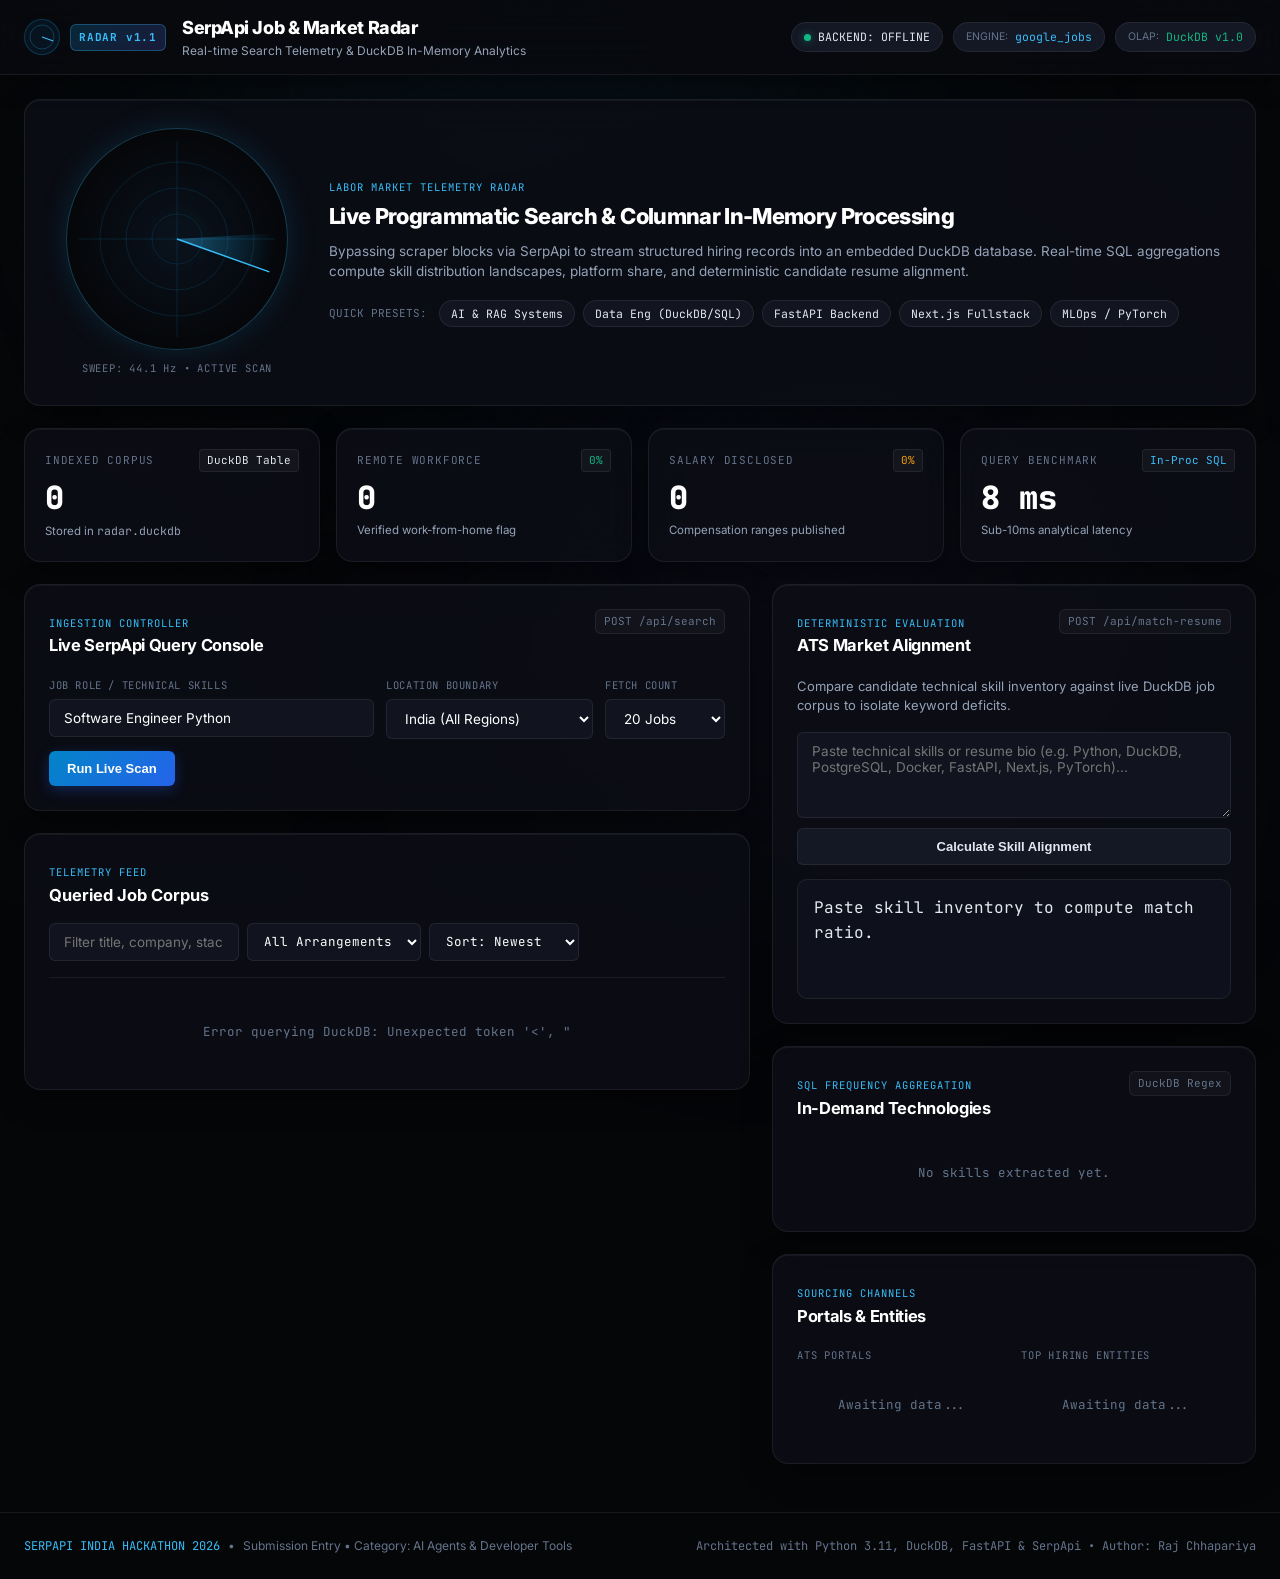
==== static/index.html @ 5a9f79fa "feat(sec-seo): implement security headers, rate limiting, and json-ld schema" ====
<!doctype html>
<html lang="en">
  <head>
    <meta charset="UTF-8" />
    <meta name="viewport" content="width=device-width, initial-scale=1.0" />
    <title>
      SerpApi Job &amp; Market Radar — Real-Time Technical Labor Intelligence
    </title>
    <meta
      name="description"
      content="Live developer job search radar and analytical market intelligence platform. Real-time Google Jobs telemetry via SerpApi and DuckDB in-memory analytical SQL processing."
    />
    <meta
      name="keywords"
      content="SerpApi, Google Jobs API, DuckDB, Python Job Search, Tech Labor Market, ATS Matcher, Real-Time Job Analytics, Software Engineer Jobs India"
    />
    <meta name="author" content="Raj Chhapariya" />
    <meta name="robots" content="index, follow" />
    <link rel="canonical" href="http://127.0.0.1:8000/" />

    <!-- Open Graph Meta Tags -->
    <meta property="og:type" content="website" />
    <meta property="og:url" content="http://127.0.0.1:8000/" />
    <meta
      property="og:title"
      content="SerpApi Job &amp; Market Radar — Real-Time Technical Labor Intelligence"
    />
    <meta
      property="og:description"
      content="Live developer job search radar and market intelligence platform with in-process DuckDB SQL analytics and deterministic ATS keyword gap matching."
    />
    <meta property="og:site_name" content="SerpApi Job &amp; Market Radar" />
    <meta property="og:locale" content="en_US" />

    <!-- Twitter Card Meta Tags -->
    <meta name="twitter:card" content="summary_large_image" />
    <meta name="twitter:title" content="SerpApi Job &amp; Market Radar" />
    <meta
      name="twitter:description"
      content="Stream live Google Jobs data via SerpApi into DuckDB for instant sub-10ms labor market analytics and ATS resume alignment."
    />

    <!-- Structured Data (JSON-LD) -->
    <script type="application/ld+json">
      {
        "@context": "https://schema.org",
        "@type": "WebApplication",
        "name": "SerpApi Job & Market Radar",
        "applicationCategory": "DeveloperApplication",
        "operatingSystem": "All",
        "description": "Real-time technical job search telemetry and in-process DuckDB analytics engine built with Python, FastAPI, and SerpApi.",
        "browserRequirements": "Requires JavaScript. Requires HTML5 Canvas.",
        "author": {
          "@type": "Person",
          "name": "Raj Chhapariya",
          "url": "https://rajchhapariya.space"
        },
        "featureList": [
          "Live Google Jobs extraction via SerpApi",
          "Sub-10ms in-memory analytical SQL via DuckDB",
          "60 FPS Sonar Radar Telemetry Canvas",
          "Deterministic ATS resume keyword gap matching",
          "Multi-channel sourcing telemetry across LinkedIn, Greenhouse, and Lever"
        ],
        "offers": {
          "@type": "Offer",
          "price": "0",
          "priceCurrency": "USD"
        }
      }
    </script>

    <link rel="stylesheet" href="/static/style.css" />
    <link rel="preconnect" href="https://fonts.googleapis.com" />
    <link rel="preconnect" href="https://fonts.gstatic.com" crossorigin />
    <link
      href="https://fonts.googleapis.com/css2?family=Inter:wght@400;500;600;700;800&family=JetBrains+Mono:wght@400;500;600&display=swap"
      rel="stylesheet"
    />
  </head>
  <body class="obsidian-theme">
    <!-- Zero-Byte Procedural SVG Film Grain Overlay -->
    <div class="film-grain-overlay" aria-hidden="true"></div>

    <!-- Volumetric Respiratory Bloom Lighting Pools -->
    <div class="bloom-pool bloom-cyan" aria-hidden="true"></div>
    <div class="bloom-pool bloom-indigo" aria-hidden="true"></div>

    <!-- Glassmorphic Header with Living Telemetry -->
    <header class="app-header">
      <div class="header-container">
        <div class="brand-group">
          <div class="brand-logo-frame">
            <canvas
              id="headerRadarCanvas"
              width="34"
              height="34"
              class="radar-mini-canvas"
            ></canvas>
            <div class="brand-badge">RADAR v1.1</div>
          </div>
          <div class="brand-titles">
            <h1>SerpApi Job &amp; Market Radar</h1>
            <p class="brand-subtitle">
              Real-time Search Telemetry &amp; DuckDB In-Memory Analytics
            </p>
          </div>
        </div>

        <div class="header-telemetry">
          <div class="telemetry-pill" id="apiStatusPill">
            <span class="status-indicator"></span>
            <span id="apiStatusText" class="font-mono">INITIALIZING...</span>
          </div>
          <div class="telemetry-pill">
            <span class="pill-label">ENGINE:</span>
            <span class="font-mono text-cyan">google_jobs</span>
          </div>
          <div class="telemetry-pill">
            <span class="pill-label">OLAP:</span>
            <span class="font-mono text-emerald">DuckDB v1.0</span>
          </div>
        </div>
      </div>
    </header>

    <!-- Main Viewport Shell -->
    <main class="main-shell">
      <!-- Top Hero Telemetry Radar Banner -->
      <section class="hero-radar-banner spotlight-card">
        <div class="radar-banner-grid">
          <div class="radar-visual-col">
            <canvas
              id="mainRadarCanvas"
              width="220"
              height="220"
              class="radar-main-canvas"
            ></canvas>
            <div class="radar-frequency-tag">
              SWEEP: 44.1 Hz &bull; ACTIVE SCAN
            </div>
          </div>
          <div class="radar-info-col">
            <div class="section-eyebrow">LABOR MARKET TELEMETRY RADAR</div>
            <h2>
              Live Programmatic Search &amp; Columnar In-Memory Processing
            </h2>
            <p class="hero-description">
              Bypassing scraper blocks via SerpApi to stream structured hiring
              records into an embedded DuckDB database. Real-time SQL
              aggregations compute skill distribution landscapes, platform
              share, and deterministic candidate resume alignment.
            </p>

            <!-- Quick Query Preset Chips -->
            <div class="preset-chips-container">
              <span class="preset-label font-mono">QUICK PRESETS:</span>
              <button
                type="button"
                class="preset-chip"
                data-query="Applied AI Engineer RAG"
                data-location="India"
              >
                AI &amp; RAG Systems
              </button>
              <button
                type="button"
                class="preset-chip"
                data-query="Data Engineer DuckDB SQL"
                data-location="Remote"
              >
                Data Eng (DuckDB/SQL)
              </button>
              <button
                type="button"
                class="preset-chip"
                data-query="Python FastAPI Backend"
                data-location="Bengaluru, Karnataka, India"
              >
                FastAPI Backend
              </button>
              <button
                type="button"
                class="preset-chip"
                data-query="Full Stack Next.js TypeScript"
                data-location="Remote"
              >
                Next.js Fullstack
              </button>
              <button
                type="button"
                class="preset-chip"
                data-query="MLOps PyTorch Docker"
                data-location="India"
              >
                MLOps / PyTorch
              </button>
            </div>
          </div>
        </div>
      </section>

      <!-- Key Metrics Bento Row -->
      <section class="metrics-bento-grid">
        <div class="metric-card spotlight-card">
          <div class="metric-top">
            <span class="metric-label font-mono">INDEXED CORPUS</span>
            <span class="metric-tag font-mono">DuckDB Table</span>
          </div>
          <div class="metric-value font-mono" id="statTotalJobs">0</div>
          <div class="metric-footer">
            <span class="metric-sub"
              >Stored in <code class="font-mono">radar.duckdb</code></span
            >
          </div>
        </div>

        <div class="metric-card spotlight-card">
          <div class="metric-top">
            <span class="metric-label font-mono">REMOTE WORKFORCE</span>
            <span
              class="metric-tag font-mono text-emerald"
              id="statRemotePercent"
              >0%</span
            >
          </div>
          <div class="metric-value font-mono text-emerald" id="statRemoteJobs">
            0
          </div>
          <div class="metric-footer">
            <span class="metric-sub">Verified work-from-home flag</span>
          </div>
        </div>

        <div class="metric-card spotlight-card">
          <div class="metric-top">
            <span class="metric-label font-mono">SALARY DISCLOSED</span>
            <span class="metric-tag font-mono text-amber" id="statSalaryPercent"
              >0%</span
            >
          </div>
          <div class="metric-value font-mono text-amber" id="statSalaryJobs">
            0
          </div>
          <div class="metric-footer">
            <span class="metric-sub">Compensation ranges published</span>
          </div>
        </div>

        <div class="metric-card spotlight-card">
          <div class="metric-top">
            <span class="metric-label font-mono">QUERY BENCHMARK</span>
            <span class="metric-tag font-mono text-cyan">In-Proc SQL</span>
          </div>
          <div class="metric-value font-mono text-cyan" id="statLatency">
            8 ms
          </div>
          <div class="metric-footer">
            <span class="metric-sub">Sub-10ms analytical latency</span>
          </div>
        </div>
      </section>

      <!-- Asymmetric 8 / 4 Bento Grid -->
      <div class="asymmetric-bento-layout">
        <!-- Left Column (8 Columns): Search Control & Job Feed -->
        <div class="main-column-8">
          <!-- Search Console -->
          <section class="console-card spotlight-card">
            <div class="card-header">
              <div>
                <span class="section-eyebrow">INGESTION CONTROLLER</span>
                <h3>Live SerpApi Query Console</h3>
              </div>
              <span class="card-tag font-mono">POST /api/search</span>
            </div>

            <form id="searchForm" class="search-form">
              <div class="form-grid">
                <div class="form-field flex-grow-2">
                  <label for="queryInput" class="font-mono"
                    >JOB ROLE / TECHNICAL SKILLS</label
                  >
                  <input
                    type="text"
                    id="queryInput"
                    value="Software Engineer Python"
                    placeholder="e.g. Data Engineer DuckDB, AI Engineer, Next.js"
                    required
                  />
                </div>

                <div class="form-field flex-grow-1">
                  <label for="locationInput" class="font-mono"
                    >LOCATION BOUNDARY</label
                  >
                  <select id="locationInput">
                    <option value="India" selected>India (All Regions)</option>
                    <option value="Remote">100% Remote Global</option>
                    <option value="Bengaluru, Karnataka, India">
                      Bengaluru, India
                    </option>
                    <option value="Gurgaon, Haryana, India">
                      Gurgaon / NCR, India
                    </option>
                    <option value="Hyderabad, Telangana, India">
                      Hyderabad, India
                    </option>
                    <option value="United States">
                      United States (Remote)
                    </option>
                  </select>
                </div>

                <div class="form-field flex-fixed-120">
                  <label for="resultsLimit" class="font-mono"
                    >FETCH COUNT</label
                  >
                  <select id="resultsLimit">
                    <option value="10">10 Jobs</option>
                    <option value="20" selected>20 Jobs</option>
                    <option value="50">50 Jobs</option>
                  </select>
                </div>

                <div class="form-field flex-btn">
                  <button type="submit" id="searchBtn" class="btn btn-primary">
                    <span id="searchBtnText">Run Live Scan</span>
                  </button>
                </div>
              </div>
            </form>

            <div
              id="searchNotification"
              class="telemetry-notification font-mono"
              style="display: none"
            ></div>
          </section>

          <!-- Active Jobs Feed Section -->
          <section class="jobs-section spotlight-card">
            <div class="jobs-section-toolbar">
              <div>
                <span class="section-eyebrow">TELEMETRY FEED</span>
                <h3>Queried Job Corpus</h3>
              </div>

              <div class="jobs-filter-group">
                <input
                  type="text"
                  id="filterKeyword"
                  placeholder="Filter title, company, stack..."
                  class="filter-search-input"
                />
                <select id="filterWorkType" class="filter-select">
                  <option value="">All Arrangements</option>
                  <option value="Remote">Remote Only</option>
                  <option value="On-site">On-site Only</option>
                  <option value="Hybrid">Hybrid Only</option>
                </select>
                <select id="filterSort" class="filter-select">
                  <option value="newest" selected>Sort: Newest</option>
                  <option value="company">Sort: Company</option>
                  <option value="title">Sort: Role</option>
                </select>
              </div>
            </div>

            <div id="jobsContainer" class="jobs-stream-container">
              <p class="empty-state font-mono">Awaiting telemetry stream...</p>
            </div>
          </section>
        </div>

        <!-- Right Column (4 Columns): Telemetry Analytics & ATS Matcher -->
        <aside class="sidebar-column-4">
          <!-- ATS Candidate Resume Matcher -->
          <section class="ats-matcher-card spotlight-card">
            <div class="card-header">
              <div>
                <span class="section-eyebrow">DETERMINISTIC EVALUATION</span>
                <h3>ATS Market Alignment</h3>
              </div>
              <span class="card-tag font-mono">POST /api/match-resume</span>
            </div>

            <p class="card-subtext">
              Compare candidate technical skill inventory against live DuckDB
              job corpus to isolate keyword deficits.
            </p>

            <div class="ats-input-wrap">
              <textarea
                id="resumeInput"
                rows="4"
                placeholder="Paste technical skills or resume bio (e.g. Python, DuckDB, PostgreSQL, Docker, FastAPI, Next.js, PyTorch)..."
              ></textarea>
              <button
                type="button"
                id="matchBtn"
                class="btn btn-secondary w-full"
              >
                Calculate Skill Alignment
              </button>
            </div>

            <div id="matcherResults" class="ats-results-panel">
              <div class="ats-empty-state font-mono">
                Paste skill inventory to compute match ratio.
              </div>
            </div>
          </section>

          <!-- Top Demanded Skills Frequency -->
          <section class="skills-card spotlight-card">
            <div class="card-header">
              <div>
                <span class="section-eyebrow">SQL FREQUENCY AGGREGATION</span>
                <h3>In-Demand Technologies</h3>
              </div>
              <span class="card-tag font-mono">DuckDB Regex</span>
            </div>
            <div id="skillsChart" class="skills-bars-container">
              <p class="empty-state font-mono">No skills extracted yet.</p>
            </div>
          </section>

          <!-- Application Portals & Hiring Entities -->
          <section class="distribution-card spotlight-card">
            <div class="card-header">
              <div>
                <span class="section-eyebrow">SOURCING CHANNELS</span>
                <h3>Portals &amp; Entities</h3>
              </div>
            </div>

            <div class="channels-split-grid">
              <div class="channel-col">
                <span class="channel-heading font-mono">ATS PORTALS</span>
                <div id="platformsList" class="channel-badges-list">
                  <p class="empty-state font-mono">Awaiting data...</p>
                </div>
              </div>

              <div class="channel-col">
                <span class="channel-heading font-mono"
                  >TOP HIRING ENTITIES</span
                >
                <div id="companiesList" class="channel-badges-list">
                  <p class="empty-state font-mono">Awaiting data...</p>
                </div>
              </div>
            </div>
          </section>
        </aside>
      </div>
    </main>

    <!-- Interactive Slide-Over Job Inspection Drawer -->
    <aside id="jobDetailDrawer" class="job-drawer" aria-hidden="true">
      <div class="drawer-backdrop" id="drawerBackdrop"></div>
      <div class="drawer-panel">
        <div class="drawer-header">
          <div>
            <span class="section-eyebrow">RECORD INSPECTION</span>
            <h3 id="drawerJobTitle" class="drawer-title">Job Title</h3>
            <p id="drawerJobCompany" class="drawer-company font-mono">
              Company Name
            </p>
          </div>
          <button
            type="button"
            id="closeDrawerBtn"
            class="drawer-close-btn"
            aria-label="Close Drawer"
          >
            &times;
          </button>
        </div>

        <div class="drawer-body">
          <div class="drawer-badges-row" id="drawerBadges"></div>

          <div class="drawer-section">
            <span class="drawer-label font-mono">LOCATION &amp; SCHEDULE</span>
            <p id="drawerLocation" class="drawer-data-text font-mono"></p>
          </div>

          <div class="drawer-section" id="drawerSalaryWrap">
            <span class="drawer-label font-mono">COMPENSATION PACKAGE</span>
            <p
              id="drawerSalary"
              class="drawer-data-text text-amber font-mono"
            ></p>
          </div>

          <div class="drawer-section">
            <span class="drawer-label font-mono"
              >JOB DESCRIPTION &amp; REQUIREMENTS</span
            >
            <div id="drawerDescription" class="drawer-description-text"></div>
          </div>
        </div>

        <div class="drawer-footer">
          <a
            id="drawerApplyBtn"
            href="#"
            target="_blank"
            rel="noopener noreferrer"
            class="btn btn-primary drawer-apply-btn"
          >
            Proceed to Official Portal Application
          </a>
        </div>
      </div>
    </aside>

    <!-- Sleek Obsidian Footer -->
    <footer class="app-footer">
      <div class="footer-inner">
        <div class="footer-brand">
          <span class="font-mono text-cyan">SERPAPI INDIA HACKATHON 2026</span>
          <span class="footer-divider">&bull;</span>
          <span
            >Submission Entry &bull; Category: AI Agents &amp; Developer
            Tools</span
          >
        </div>
        <div class="footer-meta font-mono">
          Architected with Python 3.11, DuckDB, FastAPI &amp; SerpApi &bull;
          Author: Raj Chhapariya
        </div>
      </div>
    </footer>

    <script src="/static/app.js"></script>
  </body>
</html>
---- static/style.css ----
:root {
  --bg-space: #050608;
  --bg-canvas: #090a0f;
  --bg-surface: rgba(12, 14, 22, 0.85);
  --bg-surface-raised: #141724;
  --bg-input: rgba(20, 23, 36, 0.75);

  --border-hairline: rgba(255, 255, 255, 0.07);
  --border-hairline-hover: rgba(255, 255, 255, 0.18);
  --border-active: #0ea5e9;

  --text-white: #ffffff;
  --text-lead: #e2e8f0;
  --text-muted: #94a3b8;
  --text-sub: #64748b;

  --cyan: #38bdf8;
  --cyan-deep: #0ea5e9;
  --indigo: #6366f1;
  --emerald: #10b981;
  --amber: #f59e0b;
  --rose: #f43f5e;

  --font-sans:
    "Inter", -apple-system, BlinkMacSystemFont, "Segoe UI", Roboto, sans-serif;
  --font-mono: "JetBrains Mono", monospace;

  --radius-sm: 6px;
  --radius-md: 10px;
  --radius-lg: 16px;
  --radius-xl: 22px;
}

* {
  box-sizing: border-box;
  margin: 0;
  padding: 0;
}

body.obsidian-theme {
  font-family: var(--font-sans);
  background-color: var(--bg-space);
  color: var(--text-lead);
  line-height: 1.55;
  -webkit-font-smoothing: antialiased;
  min-height: 100vh;
  position: relative;
  overflow-x: hidden;
}

/* Zero-Byte Procedural SVG Film Grain */
.film-grain-overlay {
  position: fixed;
  inset: 0;
  width: 100%;
  height: 100%;
  opacity: 0.035;
  mix-blend-mode: overlay;
  pointer-events: none;
  z-index: 1;
  background-image: url("data:image/svg+xml,%3Csvg viewBox='0 0 200 200' xmlns='http://www.w3.org/2000/svg'%3E%3Cfilter id='noiseFilter'%3E%3CfeTurbulence type='fractalNoise' baseFrequency='0.85' numOctaves='3' stitchTiles='stitch'/%3E%3C/filter%3E%3Crect width='100%25' height='100%25' filter='url(%23noiseFilter)'/%3E%3C/svg%3E");
}

/* Volumetric Respiratory Bloom Lighting Pools */
.bloom-pool {
  position: fixed;
  border-radius: 50%;
  filter: blur(140px);
  pointer-events: none;
  z-index: 0;
  animation: respiratoryPulse 8s cubic-bezier(0.4, 0, 0.6, 1) infinite alternate;
}

.bloom-cyan {
  top: -120px;
  left: 15%;
  width: 700px;
  height: 420px;
  background: rgba(14, 165, 233, 0.07);
}

.bloom-indigo {
  top: 380px;
  right: 10%;
  width: 650px;
  height: 480px;
  background: rgba(99, 102, 241, 0.06);
  animation-delay: -4s;
}

@keyframes respiratoryPulse {
  0% {
    transform: scale(0.92) translate3d(0, 0, 0);
    opacity: 0.7;
  }
  100% {
    transform: scale(1.08) translate3d(24px, 18px, 0);
    opacity: 1;
  }
}

/* Utility Font & Color Classes */
.font-mono {
  font-family: var(--font-mono);
}
.text-cyan {
  color: var(--cyan);
}
.text-emerald {
  color: var(--emerald);
}
.text-amber {
  color: var(--amber);
}
.text-rose {
  color: var(--rose);
}

/* Header */
.app-header {
  position: sticky;
  top: 0;
  z-index: 40;
  background: rgba(9, 10, 15, 0.85);
  backdrop-filter: blur(20px);
  -webkit-backdrop-filter: blur(20px);
  border-bottom: 1px solid var(--border-hairline);
  box-shadow: 0 4px 20px rgba(0, 0, 0, 0.5);
  padding: 14px 0;
}

.header-container {
  max-width: 1340px;
  margin: 0 auto;
  padding: 0 24px;
  display: flex;
  justify-content: space-between;
  align-items: center;
  position: relative;
  z-index: 2;
}

.brand-group {
  display: flex;
  align-items: center;
  gap: 16px;
}

.brand-logo-frame {
  display: flex;
  align-items: center;
  gap: 10px;
}

.radar-mini-canvas {
  border-radius: 50%;
  background: rgba(14, 165, 233, 0.08);
  border: 1px solid rgba(14, 165, 233, 0.25);
  display: block;
}

.brand-badge {
  background: linear-gradient(
    135deg,
    rgba(14, 165, 233, 0.2),
    rgba(99, 102, 241, 0.2)
  );
  border: 1px solid rgba(56, 189, 248, 0.3);
  color: var(--cyan);
  font-family: var(--font-mono);
  font-size: 11px;
  font-weight: 700;
  padding: 4px 8px;
  border-radius: var(--radius-sm);
  letter-spacing: 0.8px;
}

.brand-titles h1 {
  font-size: 18px;
  font-weight: 800;
  letter-spacing: -0.025em;
  color: var(--text-white);
}

.brand-subtitle {
  font-size: 12px;
  color: var(--text-muted);
}

.header-telemetry {
  display: flex;
  align-items: center;
  gap: 10px;
}

.telemetry-pill {
  background: var(--bg-surface-raised);
  border: 1px solid var(--border-hairline);
  border-radius: 999px;
  padding: 5px 12px;
  font-size: 11.5px;
  display: flex;
  align-items: center;
  gap: 7px;
}

.pill-label {
  color: var(--text-sub);
  font-size: 10.5px;
}

.status-indicator {
  width: 7px;
  height: 7px;
  border-radius: 50%;
  background: var(--emerald);
  box-shadow: 0 0 8px rgba(16, 185, 129, 0.6);
  display: inline-block;
}

.status-indicator.warning {
  background: var(--amber);
  box-shadow: 0 0 8px rgba(245, 158, 11, 0.6);
}

/* Main Shell */
.main-shell {
  max-width: 1340px;
  margin: 24px auto 48px auto;
  padding: 0 24px;
  display: flex;
  flex-direction: column;
  gap: 22px;
  position: relative;
  z-index: 2;
}

/* Spotlight Card Physics */
.spotlight-card {
  position: relative;
  overflow: hidden;
  background: var(--bg-surface);
  backdrop-filter: blur(20px);
  -webkit-backdrop-filter: blur(20px);
  border: 1px solid var(--border-hairline);
  box-shadow:
    inset 0 1px 1px rgba(255, 255, 255, 0.06),
    0 10px 30px rgba(0, 0, 0, 0.35);
  border-radius: var(--radius-lg);
  padding: 24px;
  transition:
    border-color 0.25s ease,
    box-shadow 0.25s ease;
}

.spotlight-card::before {
  content: "";
  position: absolute;
  inset: -1px;
  border-radius: inherit;
  background: radial-gradient(
    450px circle at var(--mouse-x, -500px) var(--mouse-y, -500px),
    rgba(14, 165, 233, 0.12),
    transparent 75%
  );
  pointer-events: none;
  opacity: 0;
  transition: opacity 0.3s ease;
  z-index: 1;
}

.spotlight-card:hover::before {
  opacity: 1;
}

.spotlight-card:hover {
  border-color: var(--border-hairline-hover);
}

.section-eyebrow {
  font-family: var(--font-mono);
  font-size: 10.5px;
  letter-spacing: 1px;
  color: var(--cyan);
  text-transform: uppercase;
  margin-bottom: 4px;
}

/* Hero Radar Banner */
.hero-radar-banner {
  padding: 28px 32px;
}

.radar-banner-grid {
  display: grid;
  grid-template-columns: 240px 1fr;
  gap: 32px;
  align-items: center;
}

@media (max-width: 900px) {
  .radar-banner-grid {
    grid-template-columns: 1fr;
    text-align: center;
  }
  .radar-visual-col {
    display: flex;
    flex-direction: column;
    align-items: center;
  }
}

.radar-visual-col {
  display: flex;
  flex-direction: column;
  align-items: center;
  gap: 10px;
}

.radar-main-canvas {
  border-radius: 50%;
  background: radial-gradient(
    circle,
    rgba(14, 165, 233, 0.05) 0%,
    rgba(5, 6, 8, 0.8) 70%
  );
  border: 1px solid rgba(56, 189, 248, 0.3);
  box-shadow: 0 0 30px rgba(14, 165, 233, 0.15);
  display: block;
}

.radar-frequency-tag {
  font-family: var(--font-mono);
  font-size: 10.5px;
  color: var(--text-sub);
  letter-spacing: 0.8px;
}

.radar-info-col h2 {
  font-size: 22px;
  font-weight: 800;
  letter-spacing: -0.03em;
  color: var(--text-white);
  margin-bottom: 8px;
}

.hero-description {
  font-size: 13.5px;
  color: var(--text-muted);
  line-height: 1.5;
  margin-bottom: 18px;
}

/* Quick Query Presets */
.preset-chips-container {
  display: flex;
  align-items: center;
  gap: 8px;
  flex-wrap: wrap;
}

.preset-label {
  font-size: 11px;
  color: var(--text-sub);
  margin-right: 4px;
}

.preset-chip {
  background: rgba(20, 23, 36, 0.85);
  border: 1px solid var(--border-hairline);
  color: var(--text-lead);
  font-family: var(--font-mono);
  font-size: 11.5px;
  padding: 5px 11px;
  border-radius: 999px;
  cursor: pointer;
  transition: all 0.15s ease;
}

.preset-chip:hover {
  background: rgba(14, 165, 233, 0.15);
  border-color: rgba(56, 189, 248, 0.4);
  color: var(--cyan);
  transform: translateY(-1px);
}

/* Metrics Bento Grid */
.metrics-bento-grid {
  display: grid;
  grid-template-columns: repeat(4, 1fr);
  gap: 16px;
}

@media (max-width: 1024px) {
  .metrics-bento-grid {
    grid-template-columns: repeat(2, 1fr);
  }
}

@media (max-width: 600px) {
  .metrics-bento-grid {
    grid-template-columns: 1fr;
  }
}

.metric-card {
  padding: 20px;
  display: flex;
  flex-direction: column;
}

.metric-top {
  display: flex;
  justify-content: space-between;
  align-items: center;
  margin-bottom: 10px;
}

.metric-label {
  font-size: 11px;
  letter-spacing: 0.8px;
  color: var(--text-sub);
}

.metric-tag {
  font-size: 11px;
  background: rgba(255, 255, 255, 0.04);
  border: 1px solid var(--border-hairline);
  padding: 2px 7px;
  border-radius: 4px;
}

.metric-value {
  font-size: 32px;
  font-weight: 800;
  line-height: 1;
  color: var(--text-white);
  margin-bottom: 8px;
}

.metric-footer {
  font-size: 11.5px;
  color: var(--text-muted);
}

/* Asymmetric Bento Layout (8 Columns / 4 Columns) */
.asymmetric-bento-layout {
  display: grid;
  grid-template-columns: 1.8fr 1.2fr;
  gap: 22px;
  align-items: start;
}

@media (max-width: 1080px) {
  .asymmetric-bento-layout {
    grid-template-columns: 1fr;
  }
}

.main-column-8,
.sidebar-column-4 {
  display: flex;
  flex-direction: column;
  gap: 22px;
}

/* Card Headers */
.card-header {
  display: flex;
  justify-content: space-between;
  align-items: flex-start;
  margin-bottom: 18px;
}

.card-header h3 {
  font-size: 16.5px;
  font-weight: 700;
  letter-spacing: -0.02em;
  color: var(--text-white);
}

.card-tag {
  font-size: 11px;
  color: var(--text-sub);
  background: rgba(255, 255, 255, 0.03);
  border: 1px solid var(--border-hairline);
  padding: 3px 8px;
  border-radius: var(--radius-sm);
}

.card-subtext {
  font-size: 13px;
  color: var(--text-muted);
  line-height: 1.5;
  margin-bottom: 16px;
}

/* Search Form */
.form-grid {
  display: flex;
  gap: 12px;
  flex-wrap: wrap;
}

.form-field {
  display: flex;
  flex-direction: column;
  gap: 6px;
}

.form-field label {
  font-size: 10.5px;
  letter-spacing: 0.6px;
  color: var(--text-sub);
}

.flex-grow-2 {
  flex: 2.2;
  min-width: 260px;
}
.flex-grow-1 {
  flex: 1.4;
  min-width: 180px;
}
.flex-fixed-120 {
  flex: 0 0 120px;
}
.flex-btn {
  justify-content: flex-end;
}

input[type="text"],
select,
textarea {
  background: var(--bg-input);
  border: 1px solid var(--border-hairline);
  color: var(--text-white);
  padding: 10px 14px;
  border-radius: var(--radius-sm);
  font-size: 13.5px;
  font-family: var(--font-sans);
  outline: none;
  transition: all 0.2s ease;
}

input[type="text"]:focus,
select:focus,
textarea:focus {
  border-color: var(--cyan);
  background: rgba(20, 23, 36, 0.95);
  box-shadow: 0 0 0 3px rgba(14, 165, 233, 0.15);
}

/* Buttons */
.btn {
  padding: 10px 18px;
  border-radius: var(--radius-sm);
  font-size: 13px;
  font-weight: 600;
  cursor: pointer;
  border: none;
  transition: all 0.2s ease;
  display: inline-flex;
  align-items: center;
  justify-content: center;
  text-decoration: none;
}

.btn-primary {
  background: linear-gradient(135deg, #0284c7, #2563eb);
  color: #ffffff;
  box-shadow: 0 4px 14px rgba(37, 99, 235, 0.3);
}

.btn-primary:hover {
  background: linear-gradient(135deg, #0369a1, #1d4ed8);
  box-shadow: 0 6px 18px rgba(37, 99, 235, 0.45);
  transform: translateY(-1px);
}

.btn-secondary {
  background: var(--bg-surface-raised);
  border: 1px solid var(--border-hairline);
  color: var(--text-lead);
}

.btn-secondary:hover {
  border-color: var(--border-hairline-hover);
  color: var(--cyan);
  background: rgba(20, 23, 36, 0.9);
}

.w-full {
  width: 100%;
}

.telemetry-notification {
  margin-top: 14px;
  padding: 10px 14px;
  border-radius: var(--radius-sm);
  font-size: 12px;
  background: rgba(14, 165, 233, 0.08);
  border: 1px solid rgba(56, 189, 248, 0.25);
  color: var(--cyan);
}

/* Jobs Toolbar & Stream */
.jobs-section-toolbar {
  display: flex;
  justify-content: space-between;
  align-items: center;
  flex-wrap: wrap;
  gap: 14px;
  margin-bottom: 20px;
  border-bottom: 1px solid var(--border-hairline);
  padding-bottom: 16px;
}

.jobs-section-toolbar h3 {
  font-size: 16.5px;
  font-weight: 700;
  color: var(--text-white);
}

.jobs-filter-group {
  display: flex;
  gap: 8px;
  flex-wrap: wrap;
}

.filter-search-input {
  padding: 7px 12px;
  font-size: 12.5px;
  width: 190px;
}

.filter-select {
  padding: 7px 12px;
  font-size: 12.5px;
  font-family: var(--font-mono);
}

.jobs-stream-container {
  display: flex;
  flex-direction: column;
  gap: 12px;
}

/* Job Stream Card */
.job-stream-card {
  background: rgba(18, 22, 34, 0.6);
  border: 1px solid var(--border-hairline);
  border-radius: var(--radius-md);
  padding: 18px 20px;
  display: flex;
  flex-direction: column;
  gap: 10px;
  cursor: pointer;
  transition: all 0.2s ease;
  position: relative;
  z-index: 2;
}

.job-stream-card:hover {
  border-color: rgba(56, 189, 248, 0.35);
  background: rgba(22, 27, 42, 0.85);
  box-shadow: 0 8px 24px rgba(0, 0, 0, 0.4);
  transform: translateY(-1.5px);
}

.job-card-header {
  display: flex;
  justify-content: space-between;
  align-items: flex-start;
  gap: 14px;
}

.job-card-title {
  font-size: 15.5px;
  font-weight: 700;
  color: var(--text-white);
  letter-spacing: -0.015em;
  margin-bottom: 2px;
}

.job-card-company {
  font-size: 13px;
  color: var(--cyan);
  font-family: var(--font-mono);
}

.badge-row {
  display: flex;
  flex-wrap: wrap;
  gap: 6px;
}

.badge {
  font-family: var(--font-mono);
  font-size: 10.5px;
  padding: 3px 8px;
  border-radius: 4px;
  border: 1px solid var(--border-hairline);
  background: rgba(255, 255, 255, 0.04);
  color: var(--text-muted);
}

.badge-remote {
  border-color: rgba(16, 185, 129, 0.3);
  color: var(--emerald);
  background: rgba(16, 185, 129, 0.08);
}

.badge-salary {
  border-color: rgba(245, 158, 11, 0.3);
  color: var(--amber);
  background: rgba(245, 158, 11, 0.08);
}

.job-card-snippet {
  font-size: 13px;
  color: var(--text-muted);
  line-height: 1.48;
}

.job-card-footer {
  display: flex;
  justify-content: space-between;
  align-items: center;
  padding-top: 10px;
  border-top: 1px solid rgba(255, 255, 255, 0.04);
  font-size: 11.5px;
}

.job-card-location {
  color: var(--text-sub);
  font-family: var(--font-mono);
}

.inspect-trigger {
  color: var(--cyan);
  font-family: var(--font-mono);
  font-size: 11px;
  text-decoration: underline;
  text-underline-offset: 3px;
}

/* ATS Candidate Resume Matcher */
.ats-input-wrap {
  display: flex;
  flex-direction: column;
  gap: 10px;
  margin-bottom: 14px;
}

.ats-input-wrap textarea {
  resize: vertical;
  width: 100%;
}

.ats-results-panel {
  background: rgba(18, 22, 34, 0.6);
  border: 1px solid var(--border-hairline);
  border-radius: var(--radius-md);
  padding: 16px;
  min-height: 120px;
}

.ats-gauge-flex {
  display: flex;
  align-items: center;
  gap: 18px;
  margin-bottom: 14px;
  padding-bottom: 12px;
  border-bottom: 1px solid rgba(255, 255, 255, 0.06);
}

.gauge-svg-wrap {
  position: relative;
  width: 72px;
  height: 72px;
  flex-shrink: 0;
}

.gauge-svg {
  transform: rotate(-90deg);
}

.gauge-bg {
  stroke: rgba(255, 255, 255, 0.06);
}

.gauge-progress {
  stroke: var(--emerald);
  stroke-linecap: round;
  transition: stroke-dashoffset 0.8s ease;
}

.gauge-number {
  position: absolute;
  inset: 0;
  display: flex;
  align-items: center;
  justify-content: center;
  font-size: 16px;
  font-weight: 800;
  font-family: var(--font-mono);
  color: var(--text-white);
}

.gauge-text-desc h4 {
  font-size: 14px;
  font-weight: 700;
  color: var(--text-white);
  margin-bottom: 2px;
}

.gauge-text-desc p {
  font-size: 12px;
  color: var(--text-muted);
}

.ats-taxonomy-group {
  margin-bottom: 10px;
}

.ats-taxonomy-title {
  font-size: 10.5px;
  letter-spacing: 0.8px;
  color: var(--text-sub);
  margin-bottom: 6px;
}

.pill-cloud {
  display: flex;
  flex-wrap: wrap;
  gap: 5px;
}

.tax-pill {
  font-size: 11px;
  font-family: var(--font-mono);
  padding: 3px 8px;
  border-radius: 4px;
}

.pill-matched {
  background: rgba(16, 185, 129, 0.12);
  border: 1px solid rgba(16, 185, 129, 0.35);
  color: #6ee7b7;
}

.pill-missing {
  background: rgba(245, 158, 11, 0.12);
  border: 1px solid rgba(245, 158, 11, 0.35);
  color: #fcd34d;
}

/* Skills Chart */
.skills-bars-container {
  display: flex;
  flex-direction: column;
  gap: 11px;
}

.skill-bar-row {
  display: flex;
  flex-direction: column;
  gap: 4px;
}

.skill-bar-header {
  display: flex;
  justify-content: space-between;
  font-size: 12px;
  font-family: var(--font-mono);
}

.skill-track {
  width: 100%;
  height: 6px;
  background: rgba(255, 255, 255, 0.05);
  border-radius: 999px;
  overflow: hidden;
}

.skill-progress-fill {
  height: 100%;
  background: linear-gradient(90deg, #0284c7, #38bdf8);
  border-radius: 999px;
  transition: width 0.6s cubic-bezier(0.16, 1, 0.3, 1);
}

/* Sourcing Channels */
.channels-split-grid {
  display: grid;
  grid-template-columns: 1fr 1fr;
  gap: 14px;
}

.channel-heading {
  font-size: 10.5px;
  color: var(--text-sub);
  letter-spacing: 0.8px;
  display: block;
  margin-bottom: 8px;
}

.channel-badges-list {
  display: flex;
  flex-direction: column;
  gap: 6px;
}

.channel-badge-item {
  display: flex;
  justify-content: space-between;
  align-items: center;
  background: rgba(18, 22, 34, 0.6);
  border: 1px solid var(--border-hairline);
  padding: 7px 10px;
  border-radius: var(--radius-sm);
  font-size: 12px;
}

.channel-badge-count {
  font-family: var(--font-mono);
  font-weight: 700;
  color: var(--cyan);
}

/* Slide-Over Job Detail Drawer */
.job-drawer {
  position: fixed;
  inset: 0;
  z-index: 100;
  pointer-events: none;
  visibility: hidden;
  transition: visibility 0.3s ease;
}

.job-drawer.is-open {
  pointer-events: auto;
  visibility: visible;
}

.drawer-backdrop {
  position: absolute;
  inset: 0;
  background: rgba(5, 6, 8, 0.7);
  backdrop-filter: blur(8px);
  opacity: 0;
  transition: opacity 0.3s ease;
}

.job-drawer.is-open .drawer-backdrop {
  opacity: 1;
}

.drawer-panel {
  position: absolute;
  top: 0;
  right: 0;
  width: 100%;
  max-width: 580px;
  height: 100%;
  background: #090c15;
  border-left: 1px solid var(--border-hairline);
  box-shadow: -10px 0 40px rgba(0, 0, 0, 0.8);
  display: flex;
  flex-direction: column;
  transform: translateX(100%);
  transition: transform 0.35s cubic-bezier(0.16, 1, 0.3, 1);
  z-index: 2;
}

.job-drawer.is-open .drawer-panel {
  transform: translateX(0);
}

.drawer-header {
  padding: 24px;
  border-bottom: 1px solid var(--border-hairline);
  display: flex;
  justify-content: space-between;
  align-items: flex-start;
  gap: 16px;
}

.drawer-title {
  font-size: 18px;
  font-weight: 800;
  color: var(--text-white);
  letter-spacing: -0.02em;
}

.drawer-company {
  font-size: 13.5px;
  color: var(--cyan);
  margin-top: 2px;
}

.drawer-close-btn {
  background: rgba(255, 255, 255, 0.05);
  border: 1px solid var(--border-hairline);
  color: var(--text-muted);
  width: 32px;
  height: 32px;
  border-radius: 50%;
  font-size: 18px;
  cursor: pointer;
  display: flex;
  align-items: center;
  justify-content: center;
  transition: all 0.15s ease;
}

.drawer-close-btn:hover {
  color: #ffffff;
  border-color: rgba(255, 255, 255, 0.3);
}

.drawer-body {
  padding: 24px;
  overflow-y: auto;
  flex: 1;
  display: flex;
  flex-direction: column;
  gap: 20px;
}

.drawer-section {
  display: flex;
  flex-direction: column;
  gap: 6px;
}

.drawer-label {
  font-size: 10.5px;
  letter-spacing: 0.8px;
  color: var(--text-sub);
}

.drawer-data-text {
  font-size: 13.5px;
  color: var(--text-lead);
}

.drawer-description-text {
  font-size: 13.5px;
  color: var(--text-muted);
  line-height: 1.6;
  white-space: pre-wrap;
  background: rgba(14, 18, 28, 0.6);
  padding: 16px;
  border-radius: var(--radius-sm);
  border: 1px solid var(--border-hairline);
}

.drawer-footer {
  padding: 20px 24px;
  border-top: 1px solid var(--border-hairline);
  background: #06080e;
}

.drawer-apply-btn {
  width: 100%;
  padding: 12px;
  font-size: 14px;
}

/* Empty State */
.empty-state {
  color: var(--text-sub);
  font-size: 12.5px;
  padding: 24px 0;
  text-align: center;
}

/* Footer */
.app-footer {
  border-top: 1px solid var(--border-hairline);
  padding: 24px 0;
  margin-top: 40px;
  font-size: 12px;
  color: var(--text-sub);
}

.footer-inner {
  max-width: 1340px;
  margin: 0 auto;
  padding: 0 24px;
  display: flex;
  justify-content: space-between;
  align-items: center;
  flex-wrap: wrap;
  gap: 12px;
}

.footer-brand {
  display: flex;
  align-items: center;
  gap: 8px;
}

.footer-divider {
  color: var(--text-sub);
}
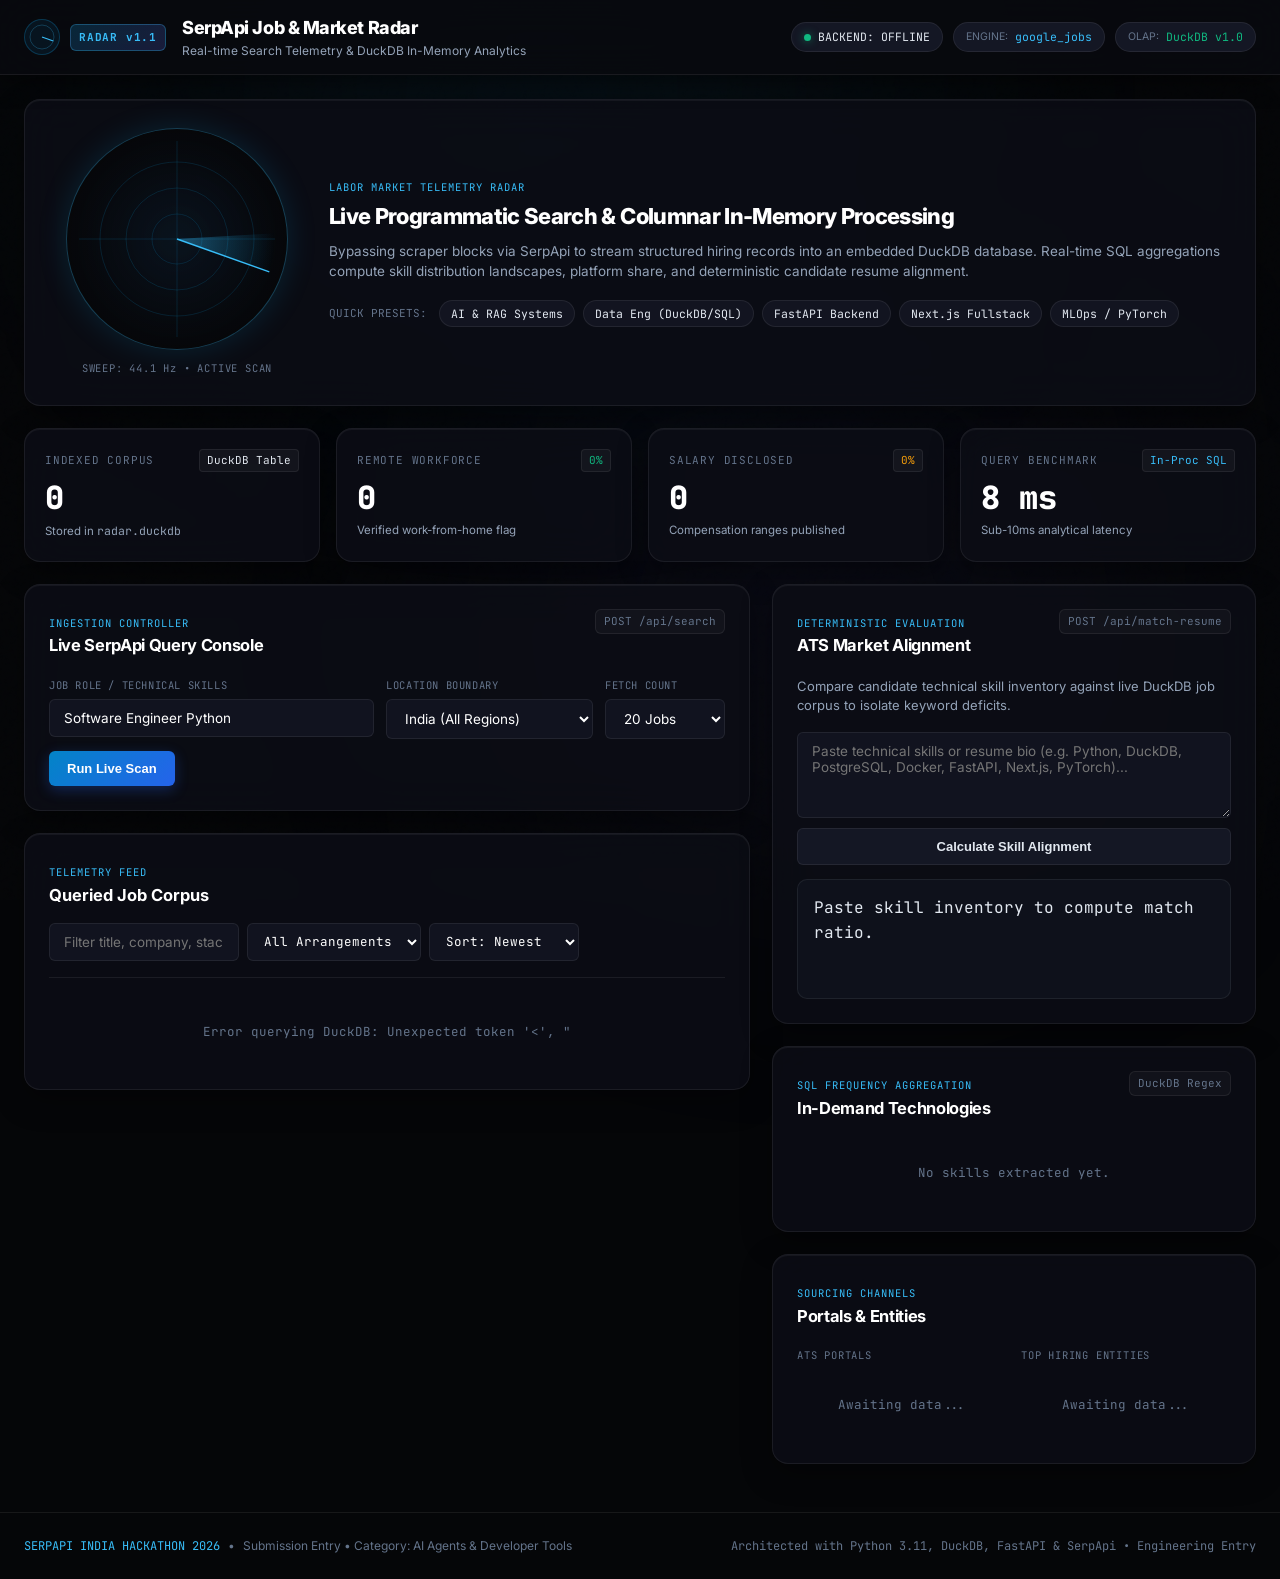
==== commit 14ac70d3: "chore(security): sanitize personal identifiers and expand gitignore rules" ====
--- a/static/index.html
+++ b/static/index.html
@@ -14,7 +14,7 @@
       name="keywords"
       content="SerpApi, Google Jobs API, DuckDB, Python Job Search, Tech Labor Market, ATS Matcher, Real-Time Job Analytics, Software Engineer Jobs India"
     />
-    <meta name="author" content="Raj Chhapariya" />
+    <meta name="author" content="SerpApi Job Radar Team" />
     <meta name="robots" content="index, follow" />
     <link rel="canonical" href="http://127.0.0.1:8000/" />
 
@@ -51,9 +51,9 @@
         "description": "Real-time technical job search telemetry and in-process DuckDB analytics engine built with Python, FastAPI, and SerpApi.",
         "browserRequirements": "Requires JavaScript. Requires HTML5 Canvas.",
         "author": {
-          "@type": "Person",
-          "name": "Raj Chhapariya",
-          "url": "https://rajchhapariya.space"
+          "@type": "Organization",
+          "name": "SerpApi Job Radar Team",
+          "url": "http://127.0.0.1:8000/"
         },
         "featureList": [
           "Live Google Jobs extraction via SerpApi",
@@ -530,7 +530,7 @@
         </div>
         <div class="footer-meta font-mono">
           Architected with Python 3.11, DuckDB, FastAPI &amp; SerpApi &bull;
-          Author: Raj Chhapariya
+          Engineering Entry
         </div>
       </div>
     </footer>
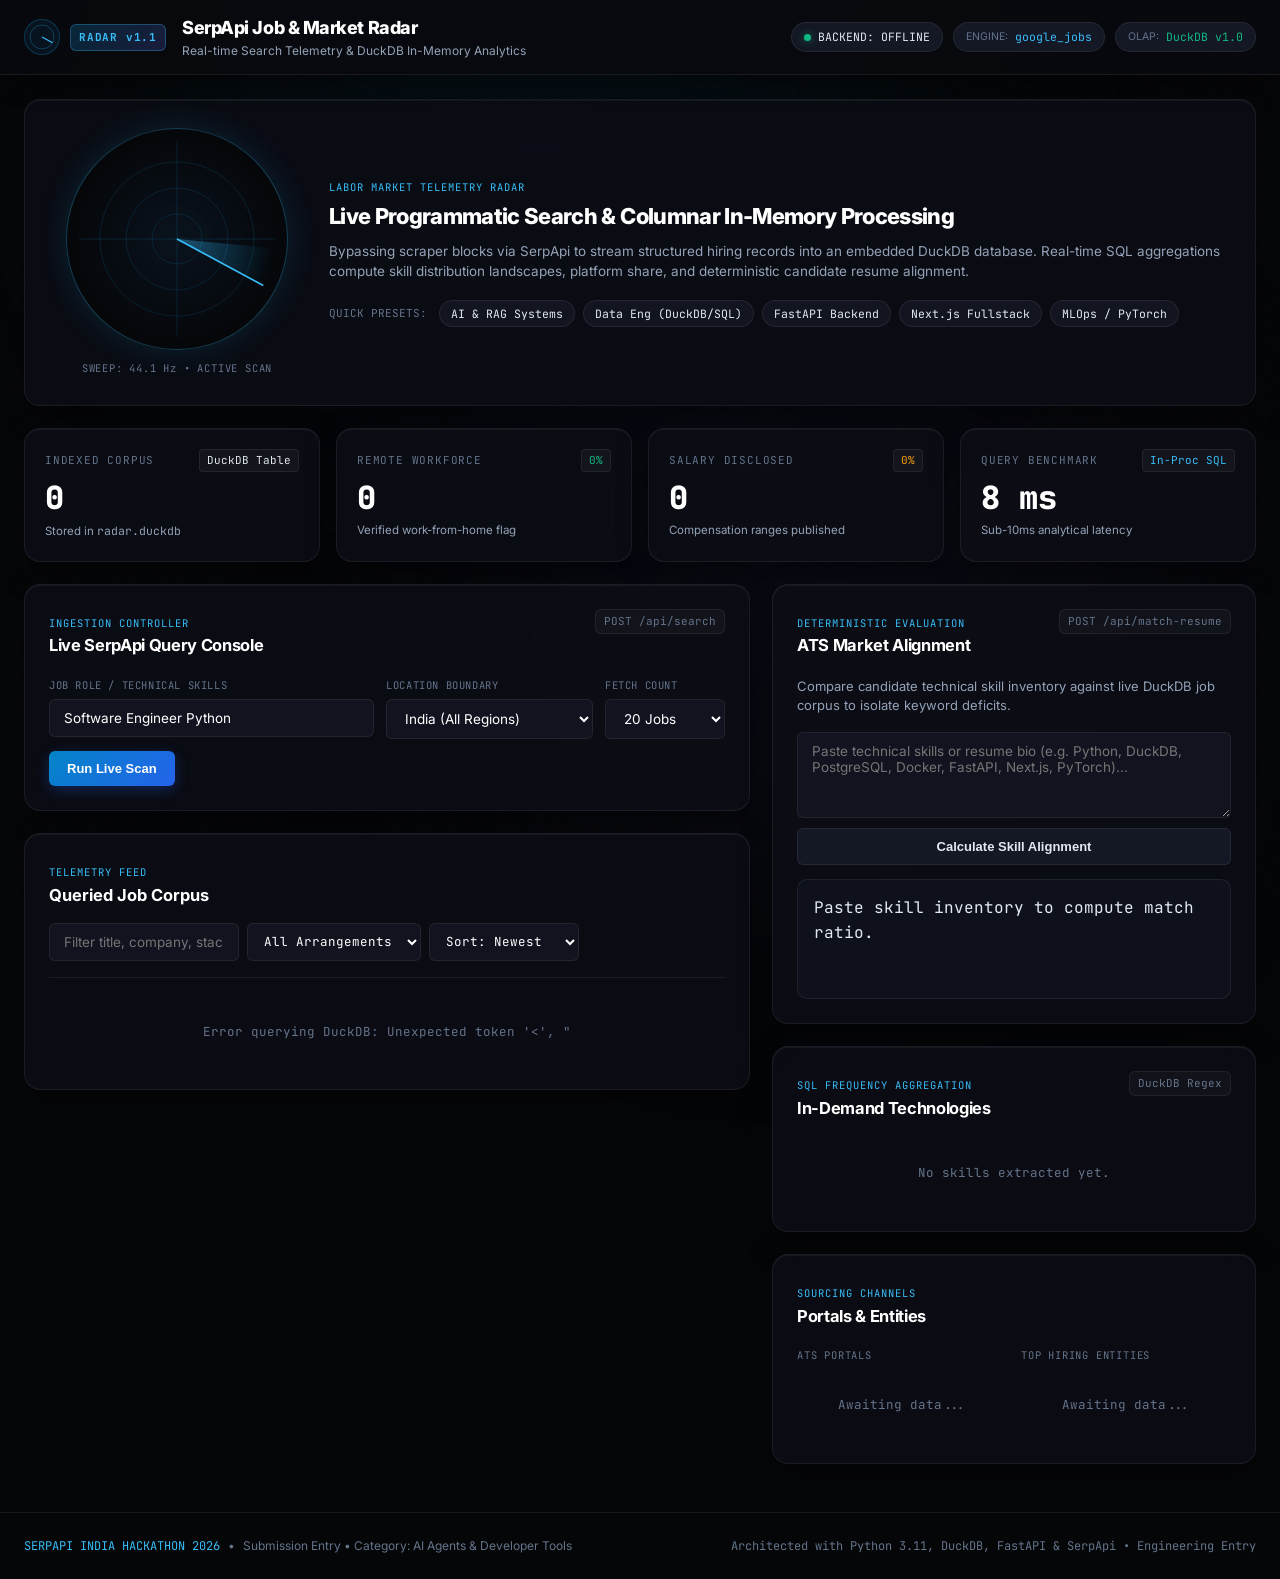
==== commit 64dd36e8: "feat(branding): generate vector logos and multi-size favicons via resvg-py" ====
--- a/static/index.html
+++ b/static/index.html
@@ -69,6 +69,27 @@
         }
       }
     </script>
+
+    <!-- Favicon & Brand Icons -->
+    <link rel="icon" type="image/svg+xml" href="/static/favicon.svg" />
+    <link rel="alternate icon" href="/static/favicon.ico" />
+    <link
+      rel="icon"
+      type="image/png"
+      sizes="32x32"
+      href="/static/favicon-32x32.png"
+    />
+    <link
+      rel="icon"
+      type="image/png"
+      sizes="16x16"
+      href="/static/favicon-16x16.png"
+    />
+    <link
+      rel="apple-touch-icon"
+      sizes="180x180"
+      href="/static/apple-touch-icon.png"
+    />
 
     <link rel="stylesheet" href="/static/style.css" />
     <link rel="preconnect" href="https://fonts.googleapis.com" />
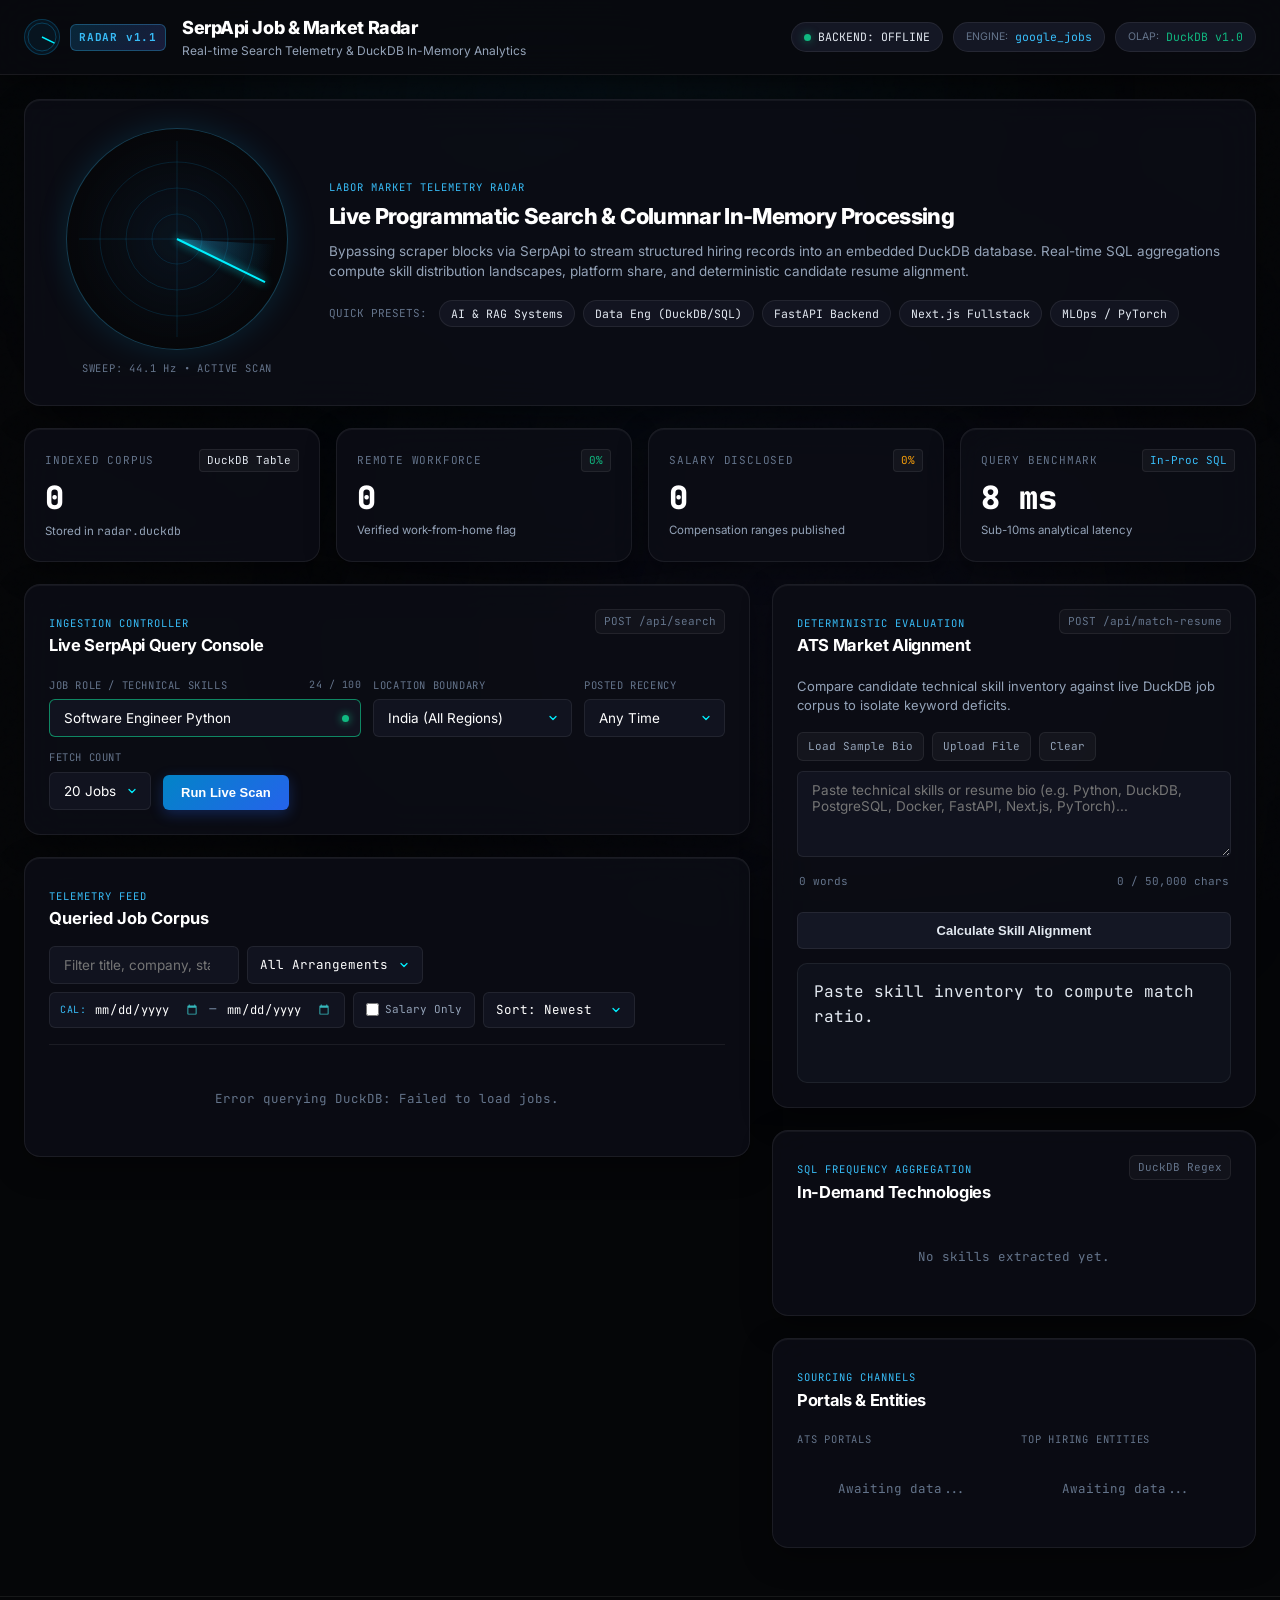
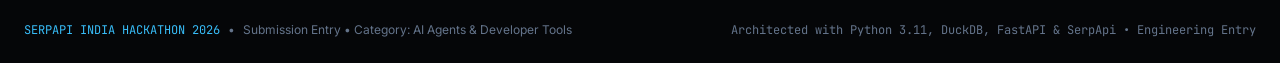
==== commit c8bd15a5: "feat(ui-controls): add field validations, custom dropdowns, calendar range filter, and ats actions" ====
--- a/static/index.html
+++ b/static/index.html
@@ -299,23 +299,43 @@
             <form id="searchForm" class="search-form">
               <div class="form-grid">
                 <div class="form-field flex-grow-2">
-                  <label for="queryInput" class="font-mono"
-                    >JOB ROLE / TECHNICAL SKILLS</label
-                  >
-                  <input
-                    type="text"
-                    id="queryInput"
-                    value="Software Engineer Python"
-                    placeholder="e.g. Data Engineer DuckDB, AI Engineer, Next.js"
-                    required
-                  />
+                  <div class="field-label-row">
+                    <label for="queryInput" class="font-mono"
+                      >JOB ROLE / TECHNICAL SKILLS</label
+                    >
+                    <span id="queryCharCount" class="char-counter font-mono"
+                      >24 / 100</span
+                    >
+                  </div>
+                  <div class="input-validation-wrap">
+                    <input
+                      type="text"
+                      id="queryInput"
+                      value="Software Engineer Python"
+                      placeholder="e.g. Data Engineer DuckDB, AI Engineer, Next.js"
+                      maxlength="100"
+                      required
+                    />
+                    <span
+                      id="queryValidationStatus"
+                      class="validation-dot"
+                      title="Validation status"
+                    ></span>
+                  </div>
+                  <div
+                    id="queryErrorMsg"
+                    class="field-error-text font-mono"
+                    style="display: none"
+                  ></div>
                 </div>
 
                 <div class="form-field flex-grow-1">
-                  <label for="locationInput" class="font-mono"
-                    >LOCATION BOUNDARY</label
-                  >
-                  <select id="locationInput">
+                  <div class="field-label-row">
+                    <label for="locationInput" class="font-mono"
+                      >LOCATION BOUNDARY</label
+                    >
+                  </div>
+                  <select id="locationInput" class="custom-select">
                     <option value="India" selected>India (All Regions)</option>
                     <option value="Remote">100% Remote Global</option>
                     <option value="Bengaluru, Karnataka, India">
@@ -333,11 +353,28 @@
                   </select>
                 </div>
 
-                <div class="form-field flex-fixed-120">
-                  <label for="resultsLimit" class="font-mono"
-                    >FETCH COUNT</label
-                  >
-                  <select id="resultsLimit">
+                <div class="form-field flex-fixed-140">
+                  <div class="field-label-row">
+                    <label for="datePostedInput" class="font-mono"
+                      >POSTED RECENCY</label
+                    >
+                  </div>
+                  <select id="datePostedInput" class="custom-select">
+                    <option value="" selected>Any Time</option>
+                    <option value="today">Past 24 Hours</option>
+                    <option value="3days">Past 3 Days</option>
+                    <option value="week">Past Week</option>
+                    <option value="month">Past Month</option>
+                  </select>
+                </div>
+
+                <div class="form-field flex-fixed-100">
+                  <div class="field-label-row">
+                    <label for="resultsLimit" class="font-mono"
+                      >FETCH COUNT</label
+                    >
+                  </div>
+                  <select id="resultsLimit" class="custom-select">
                     <option value="10">10 Jobs</option>
                     <option value="20" selected>20 Jobs</option>
                     <option value="50">50 Jobs</option>
@@ -368,23 +405,85 @@
               </div>
 
               <div class="jobs-filter-group">
-                <input
-                  type="text"
-                  id="filterKeyword"
-                  placeholder="Filter title, company, stack..."
-                  class="filter-search-input"
-                />
-                <select id="filterWorkType" class="filter-select">
+                <div class="filter-input-wrap">
+                  <input
+                    type="text"
+                    id="filterKeyword"
+                    placeholder="Filter title, company, stack..."
+                    class="filter-search-input"
+                    maxlength="100"
+                  />
+                  <button
+                    type="button"
+                    id="clearKeywordBtn"
+                    class="btn-clear-inline"
+                    style="display: none"
+                    title="Clear filter"
+                  >
+                    &times;
+                  </button>
+                </div>
+                <select id="filterWorkType" class="filter-select custom-select">
                   <option value="">All Arrangements</option>
                   <option value="Remote">Remote Only</option>
                   <option value="On-site">On-site Only</option>
                   <option value="Hybrid">Hybrid Only</option>
                 </select>
-                <select id="filterSort" class="filter-select">
+
+                <!-- Calendar Date Range Inputs -->
+                <div
+                  class="calendar-range-wrap"
+                  title="Filter by Ingestion Date Range"
+                >
+                  <span class="calendar-icon font-mono">CAL:</span>
+                  <input
+                    type="date"
+                    id="filterFromDate"
+                    class="filter-date-input"
+                    title="From Date"
+                  />
+                  <span class="date-dash font-mono">&ndash;</span>
+                  <input
+                    type="date"
+                    id="filterToDate"
+                    class="filter-date-input"
+                    title="To Date"
+                  />
+                  <button
+                    type="button"
+                    id="clearDateBtn"
+                    class="btn-clear-inline"
+                    style="display: none"
+                    title="Clear date range"
+                  >
+                    &times;
+                  </button>
+                </div>
+
+                <!-- Salary Filter Toggle -->
+                <label
+                  class="filter-toggle-pill font-mono"
+                  title="Show only jobs with disclosed salary"
+                >
+                  <input type="checkbox" id="filterSalaryOnly" />
+                  <span>Salary Only</span>
+                </label>
+
+                <select id="filterSort" class="filter-select custom-select">
                   <option value="newest" selected>Sort: Newest</option>
                   <option value="company">Sort: Company</option>
                   <option value="title">Sort: Role</option>
                 </select>
+
+                <button
+                  type="button"
+                  id="clearAllFiltersBtn"
+                  class="btn-reset-filters font-mono"
+                  style="display: none"
+                  title="Reset all filters"
+                >
+                  Reset Filters
+                </button>
               </div>
             </div>
 
@@ -411,12 +510,48 @@
               job corpus to isolate keyword deficits.
             </p>
 
+            <!-- Quick ATS Actions Bar -->
+            <div class="ats-actions-bar">
+              <button
+                type="button"
+                id="loadSampleBioBtn"
+                class="btn-preset-action font-mono"
+              >
+                Load Sample Bio
+              </button>
+              <label
+                for="resumeFileInput"
+                class="btn-preset-action font-mono cursor-pointer"
+                title="Load text or markdown resume"
+              >
+                Upload File
+                <input
+                  type="file"
+                  id="resumeFileInput"
+                  accept=".txt,.md,.json"
+                  style="display: none"
+                />
+              </label>
+              <button
+                type="button"
+                id="clearResumeBtn"
+                class="btn-preset-action font-mono"
+              >
+                Clear
+              </button>
+            </div>
+
             <div class="ats-input-wrap">
               <textarea
                 id="resumeInput"
                 rows="4"
+                maxlength="50000"
                 placeholder="Paste technical skills or resume bio (e.g. Python, DuckDB, PostgreSQL, Docker, FastAPI, Next.js, PyTorch)..."
               ></textarea>
+              <div class="ats-counter-row font-mono">
+                <span id="atsWordCount">0 words</span>
+                <span id="atsCharCount">0 / 50,000 chars</span>
+              </div>
               <button
                 type="button"
                 id="matchBtn"
@@ -534,9 +669,19 @@
           >
             Proceed to Official Portal Application
           </a>
+          <button
+            type="button"
+            id="drawerCopyLinkBtn"
+            class="btn btn-secondary font-mono drawer-copy-btn"
+          >
+            Copy Link
+          </button>
         </div>
       </div>
     </aside>
+
+    <!-- Floating Obsidian Glass Toast Container -->
+    <div id="toastContainer" class="toast-container" aria-live="polite"></div>
 
     <!-- Sleek Obsidian Footer -->
     <footer class="app-footer">
--- a/static/style.css
+++ b/static/style.css
@@ -522,14 +522,69 @@
   flex: 1.4;
   min-width: 180px;
 }
-.flex-fixed-120 {
-  flex: 0 0 120px;
+.flex-fixed-140 {
+  flex: 0 0 140px;
+}
+.flex-fixed-100 {
+  flex: 0 0 100px;
 }
 .flex-btn {
   justify-content: flex-end;
 }
 
+.field-label-row {
+  display: flex;
+  justify-content: space-between;
+  align-items: center;
+}
+
+.char-counter {
+  font-size: 10px;
+  color: var(--text-sub);
+  letter-spacing: 0.5px;
+}
+
+.input-validation-wrap {
+  position: relative;
+  display: flex;
+  align-items: center;
+}
+
+.input-validation-wrap input {
+  width: 100%;
+  padding-right: 32px;
+}
+
+.validation-dot {
+  position: absolute;
+  right: 12px;
+  width: 7px;
+  height: 7px;
+  border-radius: 50%;
+  background: transparent;
+  transition: all 0.25s ease;
+  pointer-events: none;
+}
+
+.validation-dot.valid {
+  background: #10b981;
+  box-shadow: 0 0 8px #10b981;
+}
+
+.validation-dot.invalid {
+  background: #f43f5e;
+  box-shadow: 0 0 8px #f43f5e;
+}
+
+.field-error-text {
+  font-size: 11px;
+  color: #fb7185;
+  margin-top: 3px;
+  letter-spacing: 0.3px;
+}
+
 input[type="text"],
+input[type="date"],
 select,
 textarea {
   background: var(--bg-input);
@@ -543,12 +598,359 @@
   transition: all 0.2s ease;
 }
 
+/* Polished Obsidian Custom Select Dropdowns */
+select,
+.custom-select {
+  appearance: none;
+  -webkit-appearance: none;
+  -moz-appearance: none;
+  background-color: var(--bg-input);
+  background-image: url("data:image/svg+xml,%3Csvg xmlns='http://www.w3.org/2000/svg' width='12' height='12' viewBox='0 0 24 24' fill='none' stroke='%2300f0ff' stroke-width='2.5' stroke-linecap='round' stroke-linejoin='round'%3E%3Cpolyline points='6 9 12 15 18 9'%3E%3C/polyline%3E%3C/svg%3E");
+  background-repeat: no-repeat;
+  background-position: right 12px center;
+  padding-right: 34px !important;
+  cursor: pointer;
+}
+
+select option {
+  background-color: #0b0e17;
+  color: #f8fafc;
+  padding: 10px 14px;
+}
+
 input[type="text"]:focus,
+input[type="date"]:focus,
 select:focus,
 textarea:focus {
   border-color: var(--cyan);
   background: rgba(20, 23, 36, 0.95);
-  box-shadow: 0 0 0 3px rgba(14, 165, 233, 0.15);
+  box-shadow: 0 0 0 3px rgba(14, 165, 233, 0.2);
+}
+
+input.is-invalid {
+  border-color: #f43f5e !important;
+  box-shadow: 0 0 0 3px rgba(244, 63, 94, 0.25) !important;
+  animation: shakeError 0.35s ease;
+}
+
+input.is-valid {
+  border-color: rgba(16, 185, 129, 0.7) !important;
+}
+
+@keyframes shakeError {
+  0%,
+  100% {
+    transform: translateX(0);
+  }
+  20%,
+  60% {
+    transform: translateX(-4px);
+  }
+  40%,
+  80% {
+    transform: translateX(4px);
+  }
+}
+
+/* Calendar Date Input Styling */
+.calendar-range-wrap {
+  display: inline-flex;
+  align-items: center;
+  gap: 6px;
+  background: var(--bg-input);
+  border: 1px solid var(--border-hairline);
+  padding: 4px 10px;
+  border-radius: var(--radius-sm);
+  transition: all 0.2s ease;
+}
+
+.calendar-range-wrap:focus-within {
+  border-color: var(--cyan);
+  box-shadow: 0 0 0 2px rgba(0, 240, 255, 0.2);
+}
+
+.calendar-icon {
+  font-size: 10px;
+  color: var(--cyan);
+  letter-spacing: 0.5px;
+}
+
+.date-dash {
+  color: var(--text-sub);
+}
+
+.filter-date-input {
+  background: transparent !important;
+  border: none !important;
+  color: var(--text-white) !important;
+  font-size: 12px !important;
+  font-family: var(--font-mono) !important;
+  padding: 4px 2px !important;
+  outline: none !important;
+  box-shadow: none !important;
+}
+
+.filter-date-input::-webkit-calendar-picker-indicator {
+  filter: invert(0.8) sepia(1) saturate(5) hue-rotate(140deg);
+  cursor: pointer;
+  opacity: 0.7;
+  transition: opacity 0.2s ease;
+}
+
+.filter-date-input::-webkit-calendar-picker-indicator:hover {
+  opacity: 1;
+}
+
+/* Filter Input Inline Clear */
+.filter-input-wrap {
+  position: relative;
+  display: inline-flex;
+  align-items: center;
+}
+
+.filter-input-wrap input {
+  padding-right: 28px;
+}
+
+.btn-clear-inline {
+  position: absolute;
+  right: 8px;
+  background: none;
+  border: none;
+  color: var(--text-sub);
+  font-size: 16px;
+  cursor: pointer;
+  padding: 0 4px;
+  line-height: 1;
+  transition: color 0.2s ease;
+}
+
+.btn-clear-inline:hover {
+  color: #f43f5e;
+}
+
+/* Filter Salary Toggle Pill */
+.filter-toggle-pill {
+  display: inline-flex;
+  align-items: center;
+  gap: 6px;
+  background: var(--bg-input);
+  border: 1px solid var(--border-hairline);
+  padding: 8px 12px;
+  border-radius: var(--radius-sm);
+  font-size: 11px;
+  color: var(--text-muted);
+  cursor: pointer;
+  user-select: none;
+  transition: all 0.2s ease;
+}
+
+.filter-toggle-pill:hover {
+  border-color: var(--border-hairline-hover);
+  color: var(--text-white);
+}
+
+.filter-toggle-pill input[type="checkbox"] {
+  accent-color: var(--cyan);
+  cursor: pointer;
+}
+
+.btn-reset-filters {
+  background: rgba(244, 63, 94, 0.1);
+  border: 1px solid rgba(244, 63, 94, 0.3);
+  color: #fb7185;
+  font-size: 11px;
+  padding: 6px 10px;
+  border-radius: var(--radius-sm);
+  cursor: pointer;
+  transition: all 0.2s ease;
+}
+
+.btn-reset-filters:hover {
+  background: rgba(244, 63, 94, 0.2);
+  color: #ffffff;
+}
+
+/* ATS Actions Bar & Counters */
+.ats-actions-bar {
+  display: flex;
+  gap: 8px;
+  margin-bottom: 10px;
+}
+
+.btn-preset-action {
+  background: rgba(255, 255, 255, 0.04);
+  border: 1px solid var(--border-hairline);
+  color: var(--text-muted);
+  padding: 5px 10px;
+  border-radius: var(--radius-sm);
+  font-size: 11px;
+  cursor: pointer;
+  transition: all 0.2s ease;
+}
+
+.btn-preset-action:hover {
+  border-color: var(--cyan);
+  color: var(--cyan);
+  background: rgba(0, 240, 255, 0.06);
+}
+
+.ats-counter-row {
+  display: flex;
+  justify-content: space-between;
+  align-items: center;
+  font-size: 11px;
+  color: var(--text-sub);
+  margin-top: 6px;
+  margin-bottom: 12px;
+  padding: 0 2px;
+}
+
+.cursor-pointer {
+  cursor: pointer;
+}
+
+/* Skeleton Loading Shimmer */
+.job-card-skeleton {
+  background: rgba(14, 18, 28, 0.6);
+  border: 1px solid var(--border-hairline);
+  border-radius: var(--radius-md);
+  padding: 20px;
+  margin-bottom: 14px;
+  display: flex;
+  flex-direction: column;
+  gap: 12px;
+  position: relative;
+  overflow: hidden;
+}
+
+.job-card-skeleton::after {
+  content: "";
+  position: absolute;
+  top: 0;
+  left: -100%;
+  width: 100%;
+  height: 100%;
+  background: linear-gradient(
+    90deg,
+    transparent 0%,
+    rgba(255, 255, 255, 0.04) 50%,
+    transparent 100%
+  );
+  animation: shimmer 1.5s infinite;
+}
+
+@keyframes shimmer {
+  0% {
+    left: -100%;
+  }
+  100% {
+    left: 100%;
+  }
+}
+
+.skeleton-line {
+  height: 12px;
+  background: rgba(255, 255, 255, 0.06);
+  border-radius: 4px;
+}
+
+.skeleton-line.w-60 {
+  width: 60%;
+  height: 18px;
+}
+.skeleton-line.w-40 {
+  width: 40%;
+}
+.skeleton-line.w-80 {
+  width: 80%;
+}
+.skeleton-line.w-30 {
+  width: 30%;
+}
+
+/* Floating Obsidian Glass Toast Container */
+.toast-container {
+  position: fixed;
+  bottom: 24px;
+  right: 24px;
+  z-index: 1000;
+  display: flex;
+  flex-direction: column;
+  gap: 10px;
+  pointer-events: none;
+}
+
+.toast-pill {
+  pointer-events: auto;
+  min-width: 280px;
+  max-width: 420px;
+  background: rgba(10, 14, 23, 0.92);
+  backdrop-filter: blur(14px);
+  -webkit-backdrop-filter: blur(14px);
+  border: 1px solid var(--border-hairline);
+  box-shadow:
+    0 10px 30px rgba(0, 0, 0, 0.5),
+    0 0 1px rgba(255, 255, 255, 0.1);
+  padding: 12px 18px;
+  border-radius: var(--radius-sm);
+  display: flex;
+  align-items: center;
+  justify-content: space-between;
+  gap: 12px;
+  font-size: 13px;
+  color: var(--text-white);
+  animation: toastSlideIn 0.28s cubic-bezier(0.16, 1, 0.3, 1);
+  transition: all 0.25s ease;
+}
+
+@keyframes toastSlideIn {
+  from {
+    opacity: 0;
+    transform: translateY(16px) scale(0.96);
+  }
+  to {
+    opacity: 1;
+    transform: translateY(0) scale(1);
+  }
+}
+
+.toast-pill.toast-success {
+  border-left: 3px solid #10b981;
+}
+
+.toast-pill.toast-error {
+  border-left: 3px solid #f43f5e;
+}
+
+.toast-pill.toast-info {
+  border-left: 3px solid #00f0ff;
+}
+
+.toast-pill.toast-warning {
+  border-left: 3px solid #f59e0b;
+}
+
+.toast-close-btn {
+  background: none;
+  border: none;
+  color: var(--text-sub);
+  font-size: 16px;
+  cursor: pointer;
+  line-height: 1;
+  padding: 0;
+  margin-left: 8px;
+  transition: color 0.2s ease;
+}
+
+.toast-close-btn:hover {
+  color: #ffffff;
+}
+
+.drawer-copy-btn {
+  flex: 0 0 110px;
+  padding: 12px 16px;
+  font-size: 13px;
 }
 
 /* Buttons */
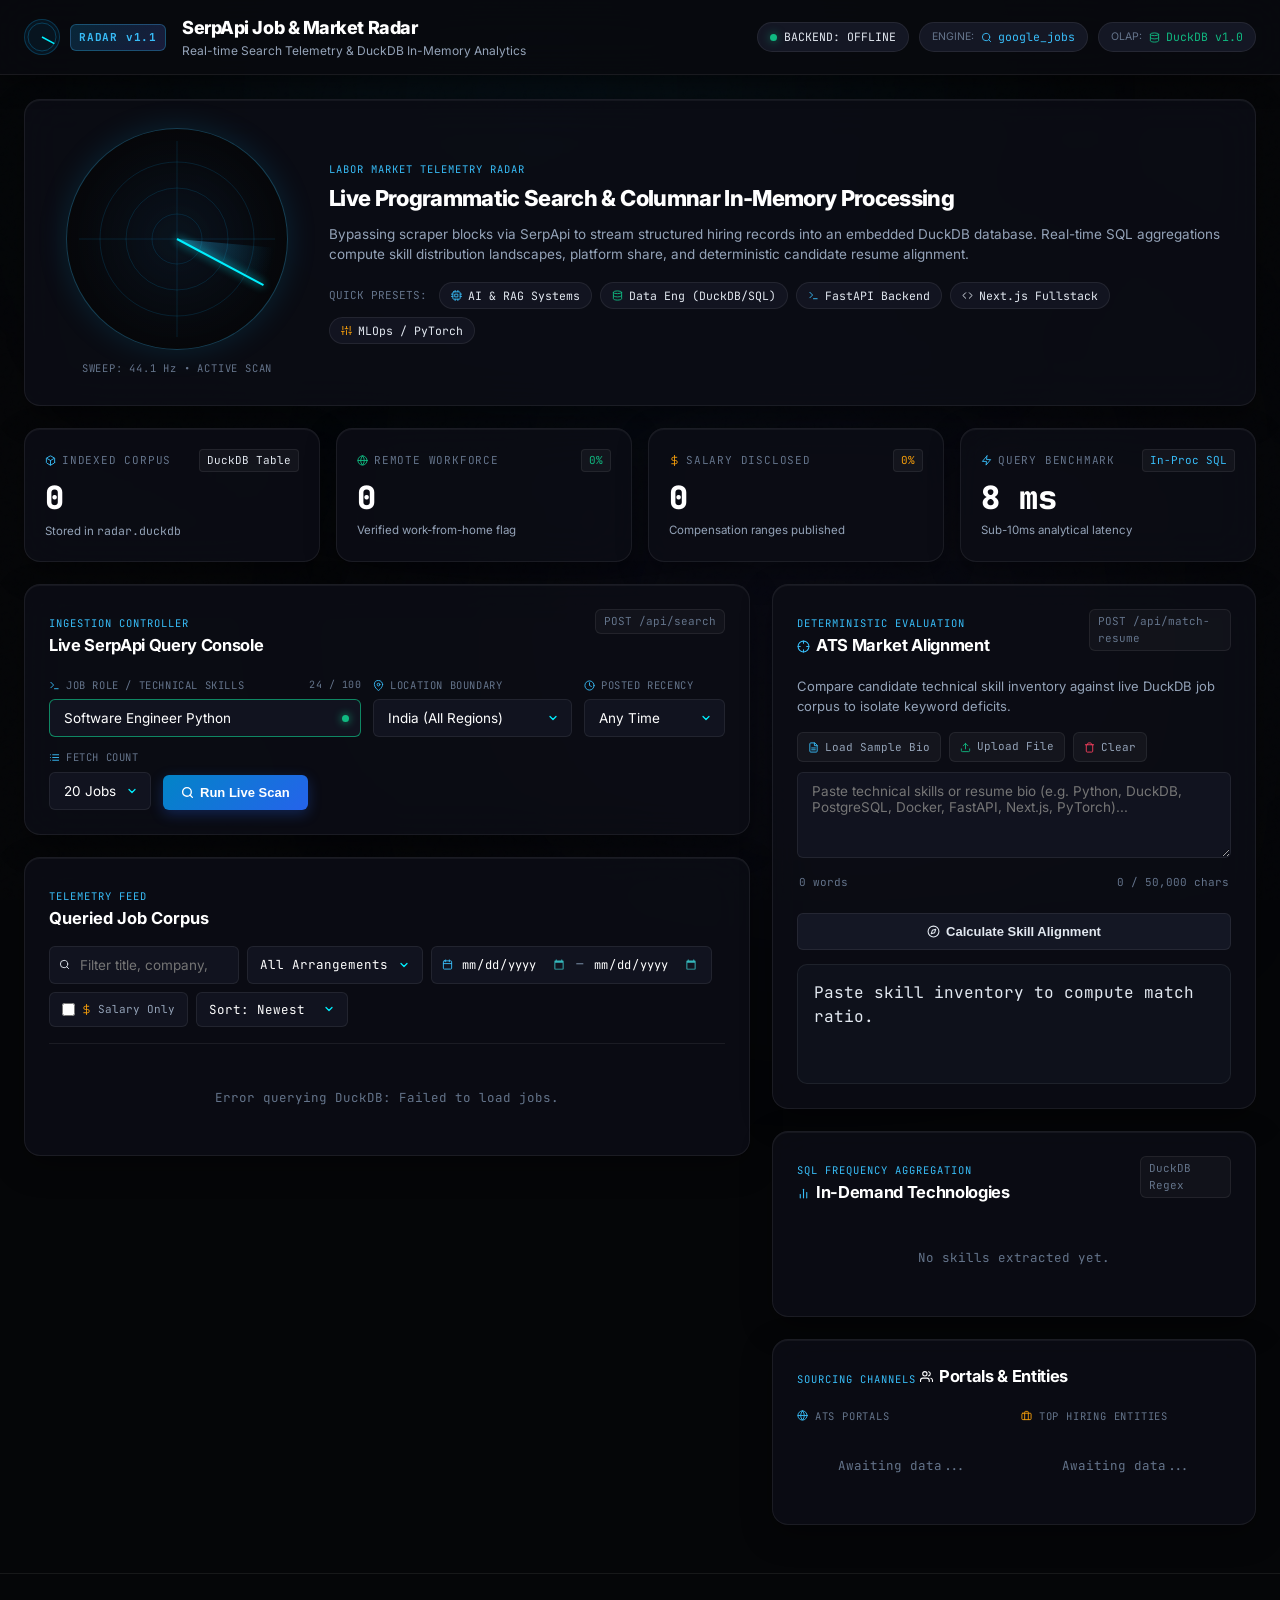
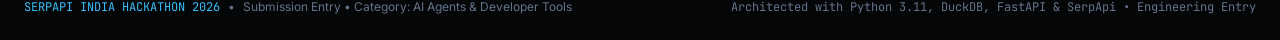
==== commit fc3c10dd: "feat(ui): embed vector svg icons and enforce comprehensive input validation across all fields" ====
--- a/static/index.html
+++ b/static/index.html
@@ -135,11 +135,42 @@
           </div>
           <div class="telemetry-pill">
             <span class="pill-label">ENGINE:</span>
-            <span class="font-mono text-cyan">google_jobs</span>
+            <span class="font-mono text-cyan gap-icon">
+              <svg
+                class="ui-icon ui-icon-xs"
+                viewBox="0 0 24 24"
+                fill="none"
+                stroke="currentColor"
+                stroke-width="2"
+                stroke-linecap="round"
+                stroke-linejoin="round"
+                aria-hidden="true"
+              >
+                <circle cx="11" cy="11" r="8"></circle>
+                <line x1="21" y1="21" x2="16.65" y2="16.65"></line>
+              </svg>
+              google_jobs
+            </span>
           </div>
           <div class="telemetry-pill">
             <span class="pill-label">OLAP:</span>
-            <span class="font-mono text-emerald">DuckDB v1.0</span>
+            <span class="font-mono text-emerald gap-icon">
+              <svg
+                class="ui-icon ui-icon-xs"
+                viewBox="0 0 24 24"
+                fill="none"
+                stroke="currentColor"
+                stroke-width="2"
+                stroke-linecap="round"
+                stroke-linejoin="round"
+                aria-hidden="true"
+              >
+                <ellipse cx="12" cy="5" rx="9" ry="3"></ellipse>
+                <path d="M21 12c0 1.66-4 3-9 3s-9-1.34-9-3"></path>
+                <path d="M3 5v14c0 1.66 4 3 9 3s9-1.34 9-3V5"></path>
+              </svg>
+              DuckDB v1.0
+            </span>
           </div>
         </div>
       </div>
@@ -178,42 +209,123 @@
               <span class="preset-label font-mono">QUICK PRESETS:</span>
               <button
                 type="button"
-                class="preset-chip"
+                class="preset-chip gap-icon"
                 data-query="Applied AI Engineer RAG"
                 data-location="India"
               >
+                <svg
+                  class="ui-icon ui-icon-xs text-cyan"
+                  viewBox="0 0 24 24"
+                  fill="none"
+                  stroke="currentColor"
+                  stroke-width="2"
+                  stroke-linecap="round"
+                  stroke-linejoin="round"
+                  aria-hidden="true"
+                >
+                  <rect x="4" y="4" width="16" height="16" rx="2" ry="2"></rect>
+                  <rect x="9" y="9" width="6" height="6"></rect>
+                  <line x1="9" y1="1" x2="9" y2="4"></line>
+                  <line x1="15" y1="1" x2="15" y2="4"></line>
+                  <line x1="9" y1="20" x2="9" y2="23"></line>
+                  <line x1="15" y1="20" x2="15" y2="23"></line>
+                  <line x1="20" y1="9" x2="23" y2="9"></line>
+                  <line x1="20" y1="14" x2="23" y2="14"></line>
+                  <line x1="1" y1="9" x2="4" y2="9"></line>
+                  <line x1="1" y1="14" x2="4" y2="14"></line>
+                </svg>
                 AI &amp; RAG Systems
               </button>
               <button
                 type="button"
-                class="preset-chip"
+                class="preset-chip gap-icon"
                 data-query="Data Engineer DuckDB SQL"
                 data-location="Remote"
               >
+                <svg
+                  class="ui-icon ui-icon-xs text-emerald"
+                  viewBox="0 0 24 24"
+                  fill="none"
+                  stroke="currentColor"
+                  stroke-width="2"
+                  stroke-linecap="round"
+                  stroke-linejoin="round"
+                  aria-hidden="true"
+                >
+                  <ellipse cx="12" cy="5" rx="9" ry="3"></ellipse>
+                  <path d="M21 12c0 1.66-4 3-9 3s-9-1.34-9-3"></path>
+                  <path d="M3 5v14c0 1.66 4 3 9 3s9-1.34 9-3V5"></path>
+                </svg>
                 Data Eng (DuckDB/SQL)
               </button>
               <button
                 type="button"
-                class="preset-chip"
+                class="preset-chip gap-icon"
                 data-query="Python FastAPI Backend"
                 data-location="Bengaluru, Karnataka, India"
               >
+                <svg
+                  class="ui-icon ui-icon-xs text-cyan"
+                  viewBox="0 0 24 24"
+                  fill="none"
+                  stroke="currentColor"
+                  stroke-width="2"
+                  stroke-linecap="round"
+                  stroke-linejoin="round"
+                  aria-hidden="true"
+                >
+                  <polyline points="4 17 10 11 4 5"></polyline>
+                  <line x1="12" y1="19" x2="20" y2="19"></line>
+                </svg>
                 FastAPI Backend
               </button>
               <button
                 type="button"
-                class="preset-chip"
+                class="preset-chip gap-icon"
                 data-query="Full Stack Next.js TypeScript"
                 data-location="Remote"
               >
+                <svg
+                  class="ui-icon ui-icon-xs text-indigo"
+                  viewBox="0 0 24 24"
+                  fill="none"
+                  stroke="currentColor"
+                  stroke-width="2"
+                  stroke-linecap="round"
+                  stroke-linejoin="round"
+                  aria-hidden="true"
+                >
+                  <polyline points="16 18 22 12 16 6"></polyline>
+                  <polyline points="8 6 2 12 8 18"></polyline>
+                </svg>
                 Next.js Fullstack
               </button>
               <button
                 type="button"
-                class="preset-chip"
+                class="preset-chip gap-icon"
                 data-query="MLOps PyTorch Docker"
                 data-location="India"
               >
+                <svg
+                  class="ui-icon ui-icon-xs text-amber"
+                  viewBox="0 0 24 24"
+                  fill="none"
+                  stroke="currentColor"
+                  stroke-width="2"
+                  stroke-linecap="round"
+                  stroke-linejoin="round"
+                  aria-hidden="true"
+                >
+                  <line x1="4" y1="21" x2="4" y2="14"></line>
+                  <line x1="4" y1="10" x2="4" y2="3"></line>
+                  <line x1="12" y1="21" x2="12" y2="12"></line>
+                  <line x1="12" y1="8" x2="12" y2="3"></line>
+                  <line x1="20" y1="21" x2="20" y2="16"></line>
+                  <line x1="20" y1="12" x2="20" y2="3"></line>
+                  <line x1="1" y1="14" x2="7" y2="14"></line>
+                  <line x1="9" y1="8" x2="15" y2="8"></line>
+                  <line x1="17" y1="16" x2="23" y2="16"></line>
+                </svg>
                 MLOps / PyTorch
               </button>
             </div>
@@ -225,7 +337,25 @@
       <section class="metrics-bento-grid">
         <div class="metric-card spotlight-card">
           <div class="metric-top">
-            <span class="metric-label font-mono">INDEXED CORPUS</span>
+            <span class="metric-label font-mono gap-icon">
+              <svg
+                class="ui-icon ui-icon-xs text-cyan"
+                viewBox="0 0 24 24"
+                fill="none"
+                stroke="currentColor"
+                stroke-width="2"
+                stroke-linecap="round"
+                stroke-linejoin="round"
+                aria-hidden="true"
+              >
+                <path
+                  d="M21 16V8a2 2 0 0 0-1-1.73l-7-4a2 2 0 0 0-2 0l-7 4A2 2 0 0 0 3 8v8a2 2 0 0 0 1 1.73l7 4a2 2 0 0 0 2 0l7-4A2 2 0 0 0 21 16z"
+                ></path>
+                <polyline points="3.27 6.96 12 12.01 20.73 6.96"></polyline>
+                <line x1="12" y1="22.08" x2="12" y2="12"></line>
+              </svg>
+              INDEXED CORPUS
+            </span>
             <span class="metric-tag font-mono">DuckDB Table</span>
           </div>
           <div class="metric-value font-mono" id="statTotalJobs">0</div>
@@ -238,7 +368,25 @@
 
         <div class="metric-card spotlight-card">
           <div class="metric-top">
-            <span class="metric-label font-mono">REMOTE WORKFORCE</span>
+            <span class="metric-label font-mono gap-icon">
+              <svg
+                class="ui-icon ui-icon-xs text-emerald"
+                viewBox="0 0 24 24"
+                fill="none"
+                stroke="currentColor"
+                stroke-width="2"
+                stroke-linecap="round"
+                stroke-linejoin="round"
+                aria-hidden="true"
+              >
+                <circle cx="12" cy="12" r="10"></circle>
+                <line x1="2" y1="12" x2="22" y2="12"></line>
+                <path
+                  d="M12 2a15.3 15.3 0 0 1 4 10 15.3 15.3 0 0 1-4 10 15.3 15.3 0 0 1-4-10 15.3 15.3 0 0 1 4-10z"
+                ></path>
+              </svg>
+              REMOTE WORKFORCE
+            </span>
             <span
               class="metric-tag font-mono text-emerald"
               id="statRemotePercent"
@@ -255,7 +403,24 @@
 
         <div class="metric-card spotlight-card">
           <div class="metric-top">
-            <span class="metric-label font-mono">SALARY DISCLOSED</span>
+            <span class="metric-label font-mono gap-icon">
+              <svg
+                class="ui-icon ui-icon-xs text-amber"
+                viewBox="0 0 24 24"
+                fill="none"
+                stroke="currentColor"
+                stroke-width="2"
+                stroke-linecap="round"
+                stroke-linejoin="round"
+                aria-hidden="true"
+              >
+                <line x1="12" y1="1" x2="12" y2="23"></line>
+                <path
+                  d="M17 5H9.5a3.5 3.5 0 0 0 0 7h5a3.5 3.5 0 0 1 0 7H6"
+                ></path>
+              </svg>
+              SALARY DISCLOSED
+            </span>
             <span class="metric-tag font-mono text-amber" id="statSalaryPercent"
               >0%</span
             >
@@ -270,7 +435,23 @@
 
         <div class="metric-card spotlight-card">
           <div class="metric-top">
-            <span class="metric-label font-mono">QUERY BENCHMARK</span>
+            <span class="metric-label font-mono gap-icon">
+              <svg
+                class="ui-icon ui-icon-xs text-cyan"
+                viewBox="0 0 24 24"
+                fill="none"
+                stroke="currentColor"
+                stroke-width="2"
+                stroke-linecap="round"
+                stroke-linejoin="round"
+                aria-hidden="true"
+              >
+                <polygon
+                  points="13 2 3 14 12 14 11 22 21 10 12 10 13 2"
+                ></polygon>
+              </svg>
+              QUERY BENCHMARK
+            </span>
             <span class="metric-tag font-mono text-cyan">In-Proc SQL</span>
           </div>
           <div class="metric-value font-mono text-cyan" id="statLatency">
@@ -300,9 +481,22 @@
               <div class="form-grid">
                 <div class="form-field flex-grow-2">
                   <div class="field-label-row">
-                    <label for="queryInput" class="font-mono"
-                      >JOB ROLE / TECHNICAL SKILLS</label
-                    >
+                    <label for="queryInput" class="font-mono gap-icon">
+                      <svg
+                        class="ui-icon ui-icon-xs text-cyan"
+                        viewBox="0 0 24 24"
+                        fill="none"
+                        stroke="currentColor"
+                        stroke-width="2"
+                        stroke-linecap="round"
+                        stroke-linejoin="round"
+                        aria-hidden="true"
+                      >
+                        <polyline points="4 17 10 11 4 5"></polyline>
+                        <line x1="12" y1="19" x2="20" y2="19"></line>
+                      </svg>
+                      JOB ROLE / TECHNICAL SKILLS
+                    </label>
                     <span id="queryCharCount" class="char-counter font-mono"
                       >24 / 100</span
                     >
@@ -331,9 +525,24 @@
 
                 <div class="form-field flex-grow-1">
                   <div class="field-label-row">
-                    <label for="locationInput" class="font-mono"
-                      >LOCATION BOUNDARY</label
-                    >
+                    <label for="locationInput" class="font-mono gap-icon">
+                      <svg
+                        class="ui-icon ui-icon-xs text-cyan"
+                        viewBox="0 0 24 24"
+                        fill="none"
+                        stroke="currentColor"
+                        stroke-width="2"
+                        stroke-linecap="round"
+                        stroke-linejoin="round"
+                        aria-hidden="true"
+                      >
+                        <path
+                          d="M21 10c0 7-9 13-9 13s-9-6-9-13a9 9 0 0 1 18 0z"
+                        ></path>
+                        <circle cx="12" cy="10" r="3"></circle>
+                      </svg>
+                      LOCATION BOUNDARY
+                    </label>
                   </div>
                   <select id="locationInput" class="custom-select">
                     <option value="India" selected>India (All Regions)</option>
@@ -355,9 +564,22 @@
 
                 <div class="form-field flex-fixed-140">
                   <div class="field-label-row">
-                    <label for="datePostedInput" class="font-mono"
-                      >POSTED RECENCY</label
-                    >
+                    <label for="datePostedInput" class="font-mono gap-icon">
+                      <svg
+                        class="ui-icon ui-icon-xs text-cyan"
+                        viewBox="0 0 24 24"
+                        fill="none"
+                        stroke="currentColor"
+                        stroke-width="2"
+                        stroke-linecap="round"
+                        stroke-linejoin="round"
+                        aria-hidden="true"
+                      >
+                        <circle cx="12" cy="12" r="10"></circle>
+                        <polyline points="12 6 12 12 16 14"></polyline>
+                      </svg>
+                      POSTED RECENCY
+                    </label>
                   </div>
                   <select id="datePostedInput" class="custom-select">
                     <option value="" selected>Any Time</option>
@@ -370,9 +592,26 @@
 
                 <div class="form-field flex-fixed-100">
                   <div class="field-label-row">
-                    <label for="resultsLimit" class="font-mono"
-                      >FETCH COUNT</label
-                    >
+                    <label for="resultsLimit" class="font-mono gap-icon">
+                      <svg
+                        class="ui-icon ui-icon-xs text-cyan"
+                        viewBox="0 0 24 24"
+                        fill="none"
+                        stroke="currentColor"
+                        stroke-width="2"
+                        stroke-linecap="round"
+                        stroke-linejoin="round"
+                        aria-hidden="true"
+                      >
+                        <line x1="8" y1="6" x2="21" y2="6"></line>
+                        <line x1="8" y1="12" x2="21" y2="12"></line>
+                        <line x1="8" y1="18" x2="21" y2="18"></line>
+                        <line x1="3" y1="6" x2="3.01" y2="6"></line>
+                        <line x1="3" y1="12" x2="3.01" y2="12"></line>
+                        <line x1="3" y1="18" x2="3.01" y2="18"></line>
+                      </svg>
+                      FETCH COUNT
+                    </label>
                   </div>
                   <select id="resultsLimit" class="custom-select">
                     <option value="10">10 Jobs</option>
@@ -382,7 +621,24 @@
                 </div>
 
                 <div class="form-field flex-btn">
-                  <button type="submit" id="searchBtn" class="btn btn-primary">
+                  <button
+                    type="submit"
+                    id="searchBtn"
+                    class="btn btn-primary gap-icon"
+                  >
+                    <svg
+                      class="ui-icon ui-icon-sm"
+                      viewBox="0 0 24 24"
+                      fill="none"
+                      stroke="currentColor"
+                      stroke-width="2.5"
+                      stroke-linecap="round"
+                      stroke-linejoin="round"
+                      aria-hidden="true"
+                    >
+                      <circle cx="11" cy="11" r="8"></circle>
+                      <line x1="21" y1="21" x2="16.65" y2="16.65"></line>
+                    </svg>
                     <span id="searchBtnText">Run Live Scan</span>
                   </button>
                 </div>
@@ -406,6 +662,19 @@
 
               <div class="jobs-filter-group">
                 <div class="filter-input-wrap">
+                  <svg
+                    class="ui-icon ui-icon-xs filter-search-icon text-sub"
+                    viewBox="0 0 24 24"
+                    fill="none"
+                    stroke="currentColor"
+                    stroke-width="2"
+                    stroke-linecap="round"
+                    stroke-linejoin="round"
+                    aria-hidden="true"
+                  >
+                    <circle cx="11" cy="11" r="8"></circle>
+                    <line x1="21" y1="21" x2="16.65" y2="16.65"></line>
+                  </svg>
                   <input
                     type="text"
                     id="filterKeyword"
@@ -420,7 +689,19 @@
                     style="display: none"
                     title="Clear filter"
                   >
-                    &times;
+                    <svg
+                      class="ui-icon ui-icon-xs"
+                      viewBox="0 0 24 24"
+                      fill="none"
+                      stroke="currentColor"
+                      stroke-width="2"
+                      stroke-linecap="round"
+                      stroke-linejoin="round"
+                      aria-hidden="true"
+                    >
+                      <line x1="18" y1="6" x2="6" y2="18"></line>
+                      <line x1="6" y1="6" x2="18" y2="18"></line>
+                    </svg>
                   </button>
                 </div>
                 <select id="filterWorkType" class="filter-select custom-select">
@@ -435,7 +716,28 @@
                   class="calendar-range-wrap"
                   title="Filter by Ingestion Date Range"
                 >
-                  <span class="calendar-icon font-mono">CAL:</span>
+                  <svg
+                    class="ui-icon ui-icon-xs text-cyan"
+                    viewBox="0 0 24 24"
+                    fill="none"
+                    stroke="currentColor"
+                    stroke-width="2"
+                    stroke-linecap="round"
+                    stroke-linejoin="round"
+                    aria-hidden="true"
+                  >
+                    <rect
+                      x="3"
+                      y="4"
+                      width="18"
+                      height="18"
+                      rx="2"
+                      ry="2"
+                    ></rect>
+                    <line x1="16" y1="2" x2="16" y2="6"></line>
+                    <line x1="8" y1="2" x2="8" y2="6"></line>
+                    <line x1="3" y1="10" x2="21" y2="10"></line>
+                  </svg>
                   <input
                     type="date"
                     id="filterFromDate"
@@ -456,16 +758,43 @@
                     style="display: none"
                     title="Clear date range"
                   >
-                    &times;
+                    <svg
+                      class="ui-icon ui-icon-xs"
+                      viewBox="0 0 24 24"
+                      fill="none"
+                      stroke="currentColor"
+                      stroke-width="2"
+                      stroke-linecap="round"
+                      stroke-linejoin="round"
+                      aria-hidden="true"
+                    >
+                      <line x1="18" y1="6" x2="6" y2="18"></line>
+                      <line x1="6" y1="6" x2="18" y2="18"></line>
+                    </svg>
                   </button>
                 </div>
 
                 <!-- Salary Filter Toggle -->
                 <label
-                  class="filter-toggle-pill font-mono"
+                  class="filter-toggle-pill font-mono gap-icon"
                   title="Show only jobs with disclosed salary"
                 >
                   <input type="checkbox" id="filterSalaryOnly" />
+                  <svg
+                    class="ui-icon ui-icon-xs text-amber"
+                    viewBox="0 0 24 24"
+                    fill="none"
+                    stroke="currentColor"
+                    stroke-width="2"
+                    stroke-linecap="round"
+                    stroke-linejoin="round"
+                    aria-hidden="true"
+                  >
+                    <line x1="12" y1="1" x2="12" y2="23"></line>
+                    <path
+                      d="M17 5H9.5a3.5 3.5 0 0 0 0 7h5a3.5 3.5 0 0 1 0 7H6"
+                    ></path>
+                  </svg>
                   <span>Salary Only</span>
                 </label>
 
@@ -478,10 +807,26 @@
                 <button
                   type="button"
                   id="clearAllFiltersBtn"
-                  class="btn-reset-filters font-mono"
+                  class="btn-reset-filters font-mono gap-icon"
                   style="display: none"
                   title="Reset all filters"
                 >
+                  <svg
+                    class="ui-icon ui-icon-xs"
+                    viewBox="0 0 24 24"
+                    fill="none"
+                    stroke="currentColor"
+                    stroke-width="2"
+                    stroke-linecap="round"
+                    stroke-linejoin="round"
+                    aria-hidden="true"
+                  >
+                    <polyline points="1 4 1 10 7 10"></polyline>
+                    <polyline points="23 20 23 14 17 14"></polyline>
+                    <path
+                      d="M20.49 9A9 9 0 0 0 5.64 5.64L1 10m22 4l-4.64 4.36A9 9 0 0 1 3.51 15"
+                    ></path>
+                  </svg>
                   Reset Filters
                 </button>
               </div>
@@ -500,7 +845,25 @@
             <div class="card-header">
               <div>
                 <span class="section-eyebrow">DETERMINISTIC EVALUATION</span>
-                <h3>ATS Market Alignment</h3>
+                <h3 class="gap-icon">
+                  <svg
+                    class="ui-icon ui-icon-sm text-cyan"
+                    viewBox="0 0 24 24"
+                    fill="none"
+                    stroke="currentColor"
+                    stroke-width="2"
+                    stroke-linecap="round"
+                    stroke-linejoin="round"
+                    aria-hidden="true"
+                  >
+                    <circle cx="12" cy="12" r="10"></circle>
+                    <line x1="22" y1="12" x2="18" y2="12"></line>
+                    <line x1="6" y1="12" x2="2" y2="12"></line>
+                    <line x1="12" y1="6" x2="12" y2="2"></line>
+                    <line x1="12" y1="22" x2="12" y2="18"></line>
+                  </svg>
+                  ATS Market Alignment
+                </h3>
               </div>
               <span class="card-tag font-mono">POST /api/match-resume</span>
             </div>
@@ -515,28 +878,74 @@
               <button
                 type="button"
                 id="loadSampleBioBtn"
-                class="btn-preset-action font-mono"
-              >
+                class="btn-preset-action font-mono gap-icon"
+              >
+                <svg
+                  class="ui-icon ui-icon-xs text-cyan"
+                  viewBox="0 0 24 24"
+                  fill="none"
+                  stroke="currentColor"
+                  stroke-width="2"
+                  stroke-linecap="round"
+                  stroke-linejoin="round"
+                  aria-hidden="true"
+                >
+                  <path
+                    d="M14 2H6a2 2 0 0 0-2 2v16a2 2 0 0 0 2 2h12a2 2 0 0 0 2-2V8z"
+                  ></path>
+                  <polyline points="14 2 14 8 20 8"></polyline>
+                  <line x1="16" y1="13" x2="8" y2="13"></line>
+                  <line x1="16" y1="17" x2="8" y2="17"></line>
+                </svg>
                 Load Sample Bio
               </button>
               <label
                 for="resumeFileInput"
-                class="btn-preset-action font-mono cursor-pointer"
-                title="Load text or markdown resume"
-              >
+                class="btn-preset-action font-mono cursor-pointer gap-icon"
+                title="Load text, markdown, or json resume file"
+              >
+                <svg
+                  class="ui-icon ui-icon-xs text-emerald"
+                  viewBox="0 0 24 24"
+                  fill="none"
+                  stroke="currentColor"
+                  stroke-width="2"
+                  stroke-linecap="round"
+                  stroke-linejoin="round"
+                  aria-hidden="true"
+                >
+                  <path d="M21 15v4a2 2 0 0 1-2 2H5a2 2 0 0 1-2-2v-4"></path>
+                  <polyline points="17 8 12 3 7 8"></polyline>
+                  <line x1="12" y1="3" x2="12" y2="15"></line>
+                </svg>
                 Upload File
                 <input
                   type="file"
                   id="resumeFileInput"
-                  accept=".txt,.md,.json"
+                  accept=".txt,.md,.json,.csv"
                   style="display: none"
                 />
               </label>
               <button
                 type="button"
                 id="clearResumeBtn"
-                class="btn-preset-action font-mono"
-              >
+                class="btn-preset-action font-mono gap-icon"
+              >
+                <svg
+                  class="ui-icon ui-icon-xs text-rose"
+                  viewBox="0 0 24 24"
+                  fill="none"
+                  stroke="currentColor"
+                  stroke-width="2"
+                  stroke-linecap="round"
+                  stroke-linejoin="round"
+                  aria-hidden="true"
+                >
+                  <polyline points="3 6 5 6 21 6"></polyline>
+                  <path
+                    d="M19 6v14a2 2 0 0 1-2 2H7a2 2 0 0 1-2-2V6m3 0V4a2 2 0 0 1 2-2h4a2 2 0 0 1 2 2v2"
+                  ></path>
+                </svg>
                 Clear
               </button>
             </div>
@@ -548,6 +957,11 @@
                 maxlength="50000"
                 placeholder="Paste technical skills or resume bio (e.g. Python, DuckDB, PostgreSQL, Docker, FastAPI, Next.js, PyTorch)..."
               ></textarea>
+              <div
+                id="resumeErrorMsg"
+                class="field-error-text font-mono"
+                style="display: none"
+              ></div>
               <div class="ats-counter-row font-mono">
                 <span id="atsWordCount">0 words</span>
                 <span id="atsCharCount">0 / 50,000 chars</span>
@@ -555,8 +969,23 @@
               <button
                 type="button"
                 id="matchBtn"
-                class="btn btn-secondary w-full"
-              >
+                class="btn btn-secondary w-full gap-icon"
+              >
+                <svg
+                  class="ui-icon ui-icon-sm"
+                  viewBox="0 0 24 24"
+                  fill="none"
+                  stroke="currentColor"
+                  stroke-width="2"
+                  stroke-linecap="round"
+                  stroke-linejoin="round"
+                  aria-hidden="true"
+                >
+                  <circle cx="12" cy="12" r="10"></circle>
+                  <polygon
+                    points="16.24 7.76 14.12 14.12 7.76 16.24 9.88 9.88 16.24 7.76"
+                  ></polygon>
+                </svg>
                 Calculate Skill Alignment
               </button>
             </div>
@@ -573,7 +1002,23 @@
             <div class="card-header">
               <div>
                 <span class="section-eyebrow">SQL FREQUENCY AGGREGATION</span>
-                <h3>In-Demand Technologies</h3>
+                <h3 class="gap-icon">
+                  <svg
+                    class="ui-icon ui-icon-sm text-cyan"
+                    viewBox="0 0 24 24"
+                    fill="none"
+                    stroke="currentColor"
+                    stroke-width="2"
+                    stroke-linecap="round"
+                    stroke-linejoin="round"
+                    aria-hidden="true"
+                  >
+                    <line x1="18" y1="20" x2="18" y2="10"></line>
+                    <line x1="12" y1="20" x2="12" y2="4"></line>
+                    <line x1="6" y1="20" x2="6" y2="14"></line>
+                  </svg>
+                  In-Demand Technologies
+                </h3>
               </div>
               <span class="card-tag font-mono">DuckDB Regex</span>
             </div>
@@ -587,22 +1032,77 @@
             <div class="card-header">
               <div>
                 <span class="section-eyebrow">SOURCING CHANNELS</span>
-                <h3>Portals &amp; Entities</h3>
+                <h3 class="gap-icon">
+                  <svg
+                    class="ui-icon ui-icon-sm text-indigo"
+                    viewBox="0 0 24 24"
+                    fill="none"
+                    stroke="currentColor"
+                    stroke-width="2"
+                    stroke-linecap="round"
+                    stroke-linejoin="round"
+                    aria-hidden="true"
+                  >
+                    <path d="M17 21v-2a4 4 0 0 0-4-4H5a4 4 0 0 0-4 4v2"></path>
+                    <circle cx="9" cy="7" r="4"></circle>
+                    <path d="M23 21v-2a4 4 0 0 0-3-3.87"></path>
+                    <path d="M16 3.13a4 4 0 0 1 0 7.75"></path>
+                  </svg>
+                  Portals &amp; Entities
+                </h3>
               </div>
             </div>
 
             <div class="channels-split-grid">
               <div class="channel-col">
-                <span class="channel-heading font-mono">ATS PORTALS</span>
+                <span class="channel-heading font-mono gap-icon">
+                  <svg
+                    class="ui-icon ui-icon-xs text-cyan"
+                    viewBox="0 0 24 24"
+                    fill="none"
+                    stroke="currentColor"
+                    stroke-width="2"
+                    stroke-linecap="round"
+                    stroke-linejoin="round"
+                    aria-hidden="true"
+                  >
+                    <circle cx="12" cy="12" r="10"></circle>
+                    <line x1="2" y1="12" x2="22" y2="12"></line>
+                    <path
+                      d="M12 2a15.3 15.3 0 0 1 4 10 15.3 15.3 0 0 1-4 10 15.3 15.3 0 0 1-4-10 15.3 15.3 0 0 1 4-10z"
+                    ></path>
+                  </svg>
+                  ATS PORTALS
+                </span>
                 <div id="platformsList" class="channel-badges-list">
                   <p class="empty-state font-mono">Awaiting data...</p>
                 </div>
               </div>
 
               <div class="channel-col">
-                <span class="channel-heading font-mono"
-                  >TOP HIRING ENTITIES</span
-                >
+                <span class="channel-heading font-mono gap-icon">
+                  <svg
+                    class="ui-icon ui-icon-xs text-amber"
+                    viewBox="0 0 24 24"
+                    fill="none"
+                    stroke="currentColor"
+                    stroke-width="2"
+                    stroke-linecap="round"
+                    stroke-linejoin="round"
+                    aria-hidden="true"
+                  >
+                    <rect
+                      x="2"
+                      y="7"
+                      width="20"
+                      height="14"
+                      rx="2"
+                      ry="2"
+                    ></rect>
+                    <path d="M16 21V5a2 2 0 0 0-2-2h-4a2 2 0 0 0-2 2v16"></path>
+                  </svg>
+                  TOP HIRING ENTITIES
+                </span>
                 <div id="companiesList" class="channel-badges-list">
                   <p class="empty-state font-mono">Awaiting data...</p>
                 </div>
@@ -631,7 +1131,19 @@
             class="drawer-close-btn"
             aria-label="Close Drawer"
           >
-            &times;
+            <svg
+              class="ui-icon ui-icon-sm"
+              viewBox="0 0 24 24"
+              fill="none"
+              stroke="currentColor"
+              stroke-width="2"
+              stroke-linecap="round"
+              stroke-linejoin="round"
+              aria-hidden="true"
+            >
+              <line x1="18" y1="6" x2="6" y2="18"></line>
+              <line x1="6" y1="6" x2="18" y2="18"></line>
+            </svg>
           </button>
         </div>
 
@@ -639,12 +1151,44 @@
           <div class="drawer-badges-row" id="drawerBadges"></div>
 
           <div class="drawer-section">
-            <span class="drawer-label font-mono">LOCATION &amp; SCHEDULE</span>
+            <span class="drawer-label font-mono gap-icon">
+              <svg
+                class="ui-icon ui-icon-xs text-cyan"
+                viewBox="0 0 24 24"
+                fill="none"
+                stroke="currentColor"
+                stroke-width="2"
+                stroke-linecap="round"
+                stroke-linejoin="round"
+                aria-hidden="true"
+              >
+                <path d="M21 10c0 7-9 13-9 13s-9-6-9-13a9 9 0 0 1 18 0z"></path>
+                <circle cx="12" cy="10" r="3"></circle>
+              </svg>
+              LOCATION &amp; SCHEDULE
+            </span>
             <p id="drawerLocation" class="drawer-data-text font-mono"></p>
           </div>
 
           <div class="drawer-section" id="drawerSalaryWrap">
-            <span class="drawer-label font-mono">COMPENSATION PACKAGE</span>
+            <span class="drawer-label font-mono gap-icon">
+              <svg
+                class="ui-icon ui-icon-xs text-amber"
+                viewBox="0 0 24 24"
+                fill="none"
+                stroke="currentColor"
+                stroke-width="2"
+                stroke-linecap="round"
+                stroke-linejoin="round"
+                aria-hidden="true"
+              >
+                <line x1="12" y1="1" x2="12" y2="23"></line>
+                <path
+                  d="M17 5H9.5a3.5 3.5 0 0 0 0 7h5a3.5 3.5 0 0 1 0 7H6"
+                ></path>
+              </svg>
+              COMPENSATION PACKAGE
+            </span>
             <p
               id="drawerSalary"
               class="drawer-data-text text-amber font-mono"
@@ -652,9 +1196,26 @@
           </div>
 
           <div class="drawer-section">
-            <span class="drawer-label font-mono"
-              >JOB DESCRIPTION &amp; REQUIREMENTS</span
-            >
+            <span class="drawer-label font-mono gap-icon">
+              <svg
+                class="ui-icon ui-icon-xs text-cyan"
+                viewBox="0 0 24 24"
+                fill="none"
+                stroke="currentColor"
+                stroke-width="2"
+                stroke-linecap="round"
+                stroke-linejoin="round"
+                aria-hidden="true"
+              >
+                <path
+                  d="M14 2H6a2 2 0 0 0-2 2v16a2 2 0 0 0 2 2h12a2 2 0 0 0 2-2V8z"
+                ></path>
+                <polyline points="14 2 14 8 20 8"></polyline>
+                <line x1="16" y1="13" x2="8" y2="13"></line>
+                <line x1="16" y1="17" x2="8" y2="17"></line>
+              </svg>
+              JOB DESCRIPTION &amp; REQUIREMENTS
+            </span>
             <div id="drawerDescription" class="drawer-description-text"></div>
           </div>
         </div>
@@ -665,15 +1226,46 @@
             href="#"
             target="_blank"
             rel="noopener noreferrer"
-            class="btn btn-primary drawer-apply-btn"
+            class="btn btn-primary drawer-apply-btn gap-icon"
           >
+            <svg
+              class="ui-icon ui-icon-sm"
+              viewBox="0 0 24 24"
+              fill="none"
+              stroke="currentColor"
+              stroke-width="2"
+              stroke-linecap="round"
+              stroke-linejoin="round"
+              aria-hidden="true"
+            >
+              <path
+                d="M18 13v6a2 2 0 0 1-2 2H5a2 2 0 0 1-2-2V8a2 2 0 0 1 2-2h6"
+              ></path>
+              <polyline points="15 3 21 3 21 9"></polyline>
+              <line x1="10" y1="14" x2="21" y2="3"></line>
+            </svg>
             Proceed to Official Portal Application
           </a>
           <button
             type="button"
             id="drawerCopyLinkBtn"
-            class="btn btn-secondary font-mono drawer-copy-btn"
+            class="btn btn-secondary font-mono drawer-copy-btn gap-icon"
           >
+            <svg
+              class="ui-icon ui-icon-sm"
+              viewBox="0 0 24 24"
+              fill="none"
+              stroke="currentColor"
+              stroke-width="2"
+              stroke-linecap="round"
+              stroke-linejoin="round"
+              aria-hidden="true"
+            >
+              <rect x="9" y="9" width="13" height="13" rx="2" ry="2"></rect>
+              <path
+                d="M5 15H4a2 2 0 0 1-2-2V4a2 2 0 0 1 2-2h9a2 2 0 0 1 2 2v1"
+              ></path>
+            </svg>
             Copy Link
           </button>
         </div>
--- a/static/style.css
+++ b/static/style.css
@@ -114,6 +114,41 @@
 }
 .text-rose {
   color: var(--rose);
+}
+
+/* Inline SVG Icon Utilities */
+.ui-icon {
+  width: 14px;
+  height: 14px;
+  display: inline-block;
+  vertical-align: -2px;
+  flex-shrink: 0;
+  stroke: currentColor;
+}
+.ui-icon-xs {
+  width: 11px;
+  height: 11px;
+  vertical-align: -1px;
+}
+.ui-icon-sm {
+  width: 13px;
+  height: 13px;
+  vertical-align: -2px;
+}
+.ui-icon-md {
+  width: 16px;
+  height: 16px;
+  vertical-align: -3px;
+}
+.ui-icon-lg {
+  width: 20px;
+  height: 20px;
+  vertical-align: -4px;
+}
+.gap-icon {
+  display: inline-flex;
+  align-items: center;
+  gap: 6px;
 }
 
 /* Header */
@@ -701,14 +736,22 @@
   opacity: 1;
 }
 
-/* Filter Input Inline Clear */
+/* Filter Input Inline Clear & Search Icon */
 .filter-input-wrap {
   position: relative;
   display: inline-flex;
   align-items: center;
 }
 
+.filter-search-icon {
+  position: absolute;
+  left: 10px;
+  pointer-events: none;
+  z-index: 2;
+}
+
 .filter-input-wrap input {
+  padding-left: 30px;
   padding-right: 28px;
 }
 
@@ -718,15 +761,34 @@
   background: none;
   border: none;
   color: var(--text-sub);
-  font-size: 16px;
+  display: inline-flex;
+  align-items: center;
+  justify-content: center;
   cursor: pointer;
-  padding: 0 4px;
+  padding: 2px;
   line-height: 1;
-  transition: color 0.2s ease;
+  transition: all 0.2s ease;
 }
 
 .btn-clear-inline:hover {
   color: #f43f5e;
+  transform: scale(1.1);
+}
+
+textarea.is-invalid {
+  border-color: #f43f5e !important;
+  box-shadow: 0 0 0 3px rgba(244, 63, 94, 0.25) !important;
+  animation: shakeError 0.35s ease;
+}
+
+textarea.is-valid {
+  border-color: rgba(16, 185, 129, 0.7) !important;
+}
+
+.calendar-range-wrap.is-invalid {
+  border-color: #f43f5e !important;
+  box-shadow: 0 0 0 2px rgba(244, 63, 94, 0.25) !important;
+  animation: shakeError 0.35s ease;
 }
 
 /* Filter Salary Toggle Pill */
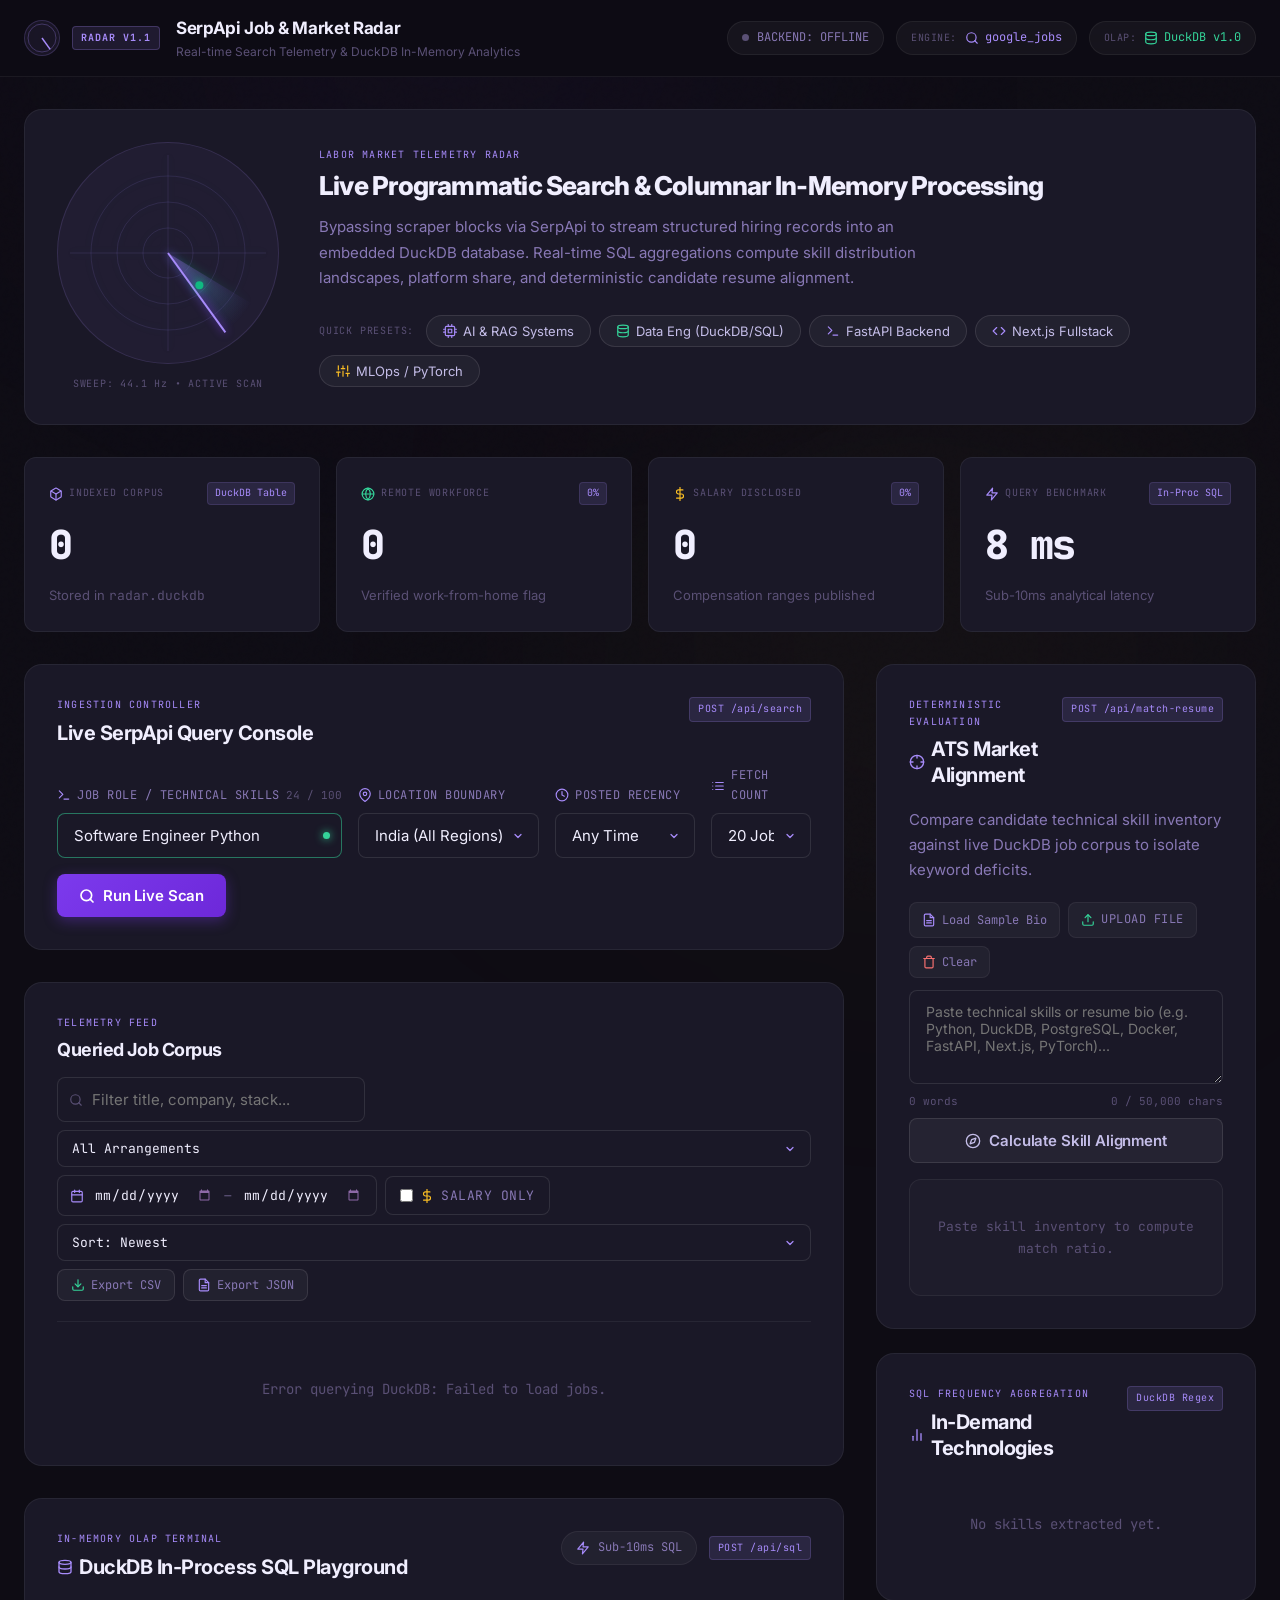
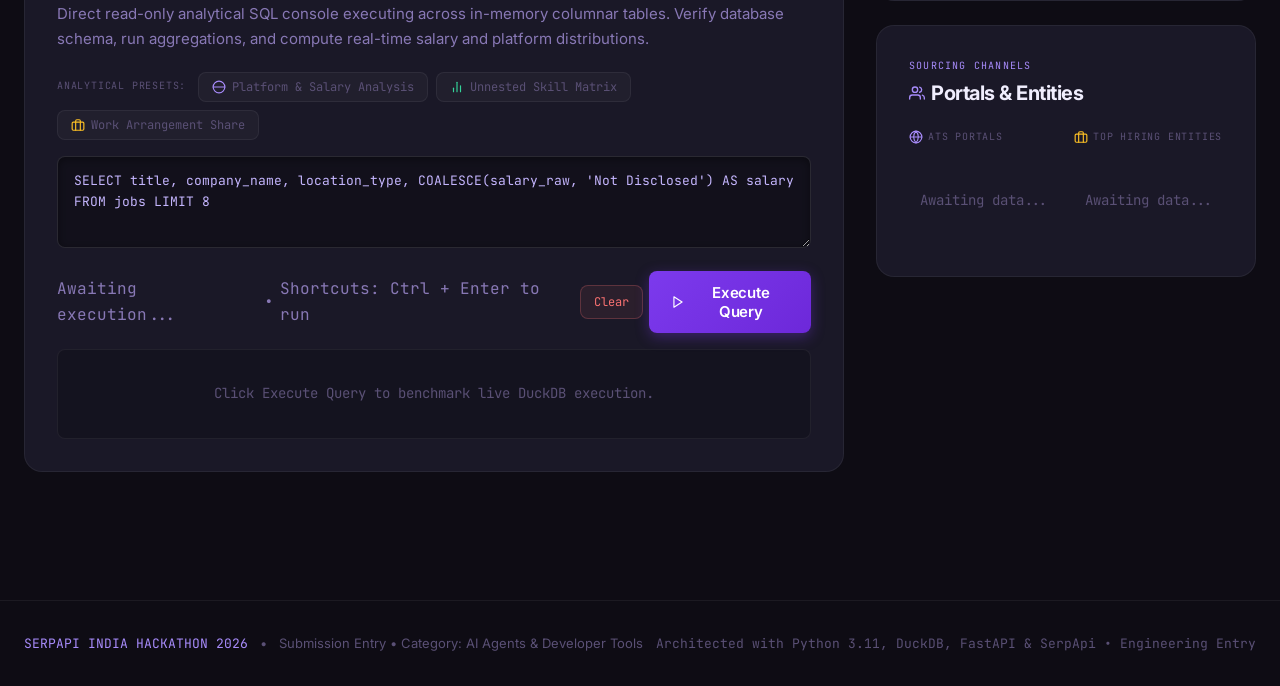
==== commit b898120c: "feat(ui): implement DuckDB database manager and initial project structure for job radar" ====
--- a/static/index.html
+++ b/static/index.html
@@ -829,11 +829,240 @@
                   </svg>
                   Reset Filters
                 </button>
+
+                <button
+                  type="button"
+                  id="exportCsvBtn"
+                  class="btn-export-toolbar font-mono gap-icon"
+                  title="Export filtered job corpus to CSV"
+                >
+                  <svg
+                    class="ui-icon ui-icon-xs text-emerald"
+                    viewBox="0 0 24 24"
+                    fill="none"
+                    stroke="currentColor"
+                    stroke-width="2"
+                    stroke-linecap="round"
+                    stroke-linejoin="round"
+                    aria-hidden="true"
+                  >
+                    <path d="M21 15v4a2 2 0 0 1-2 2H5a2 2 0 0 1-2-2v-4"></path>
+                    <polyline points="7 10 12 15 17 10"></polyline>
+                    <line x1="12" y1="15" x2="12" y2="3"></line>
+                  </svg>
+                  Export CSV
+                </button>
+
+                <button
+                  type="button"
+                  id="exportJsonBtn"
+                  class="btn-export-toolbar font-mono gap-icon"
+                  title="Export filtered job corpus to JSON"
+                >
+                  <svg
+                    class="ui-icon ui-icon-xs text-cyan"
+                    viewBox="0 0 24 24"
+                    fill="none"
+                    stroke="currentColor"
+                    stroke-width="2"
+                    stroke-linecap="round"
+                    stroke-linejoin="round"
+                    aria-hidden="true"
+                  >
+                    <path
+                      d="M14 2H6a2 2 0 0 0-2 2v16a2 2 0 0 0 2 2h12a2 2 0 0 0 2-2V8z"
+                    ></path>
+                    <polyline points="14 2 14 8 20 8"></polyline>
+                    <line x1="16" y1="13" x2="8" y2="13"></line>
+                    <line x1="16" y1="17" x2="8" y2="17"></line>
+                  </svg>
+                  Export JSON
+                </button>
               </div>
             </div>
 
             <div id="jobsContainer" class="jobs-stream-container">
               <p class="empty-state font-mono">Awaiting telemetry stream...</p>
+            </div>
+          </section>
+
+          <!-- Live DuckDB SQL Query Console & OLAP Playground -->
+          <section class="sql-console-card spotlight-card">
+            <div class="card-header">
+              <div>
+                <span class="section-eyebrow">IN-MEMORY OLAP TERMINAL</span>
+                <h3 class="gap-icon">
+                  <svg
+                    class="ui-icon ui-icon-sm text-cyan"
+                    viewBox="0 0 24 24"
+                    fill="none"
+                    stroke="currentColor"
+                    stroke-width="2"
+                    stroke-linecap="round"
+                    stroke-linejoin="round"
+                    aria-hidden="true"
+                  >
+                    <ellipse cx="12" cy="5" rx="9" ry="3"></ellipse>
+                    <path d="M21 12c0 1.66-4 3-9 3s-9-1.34-9-3"></path>
+                    <path d="M3 5v14c0 1.66 4 3 9 3s9-1.34 9-3V5"></path>
+                  </svg>
+                  DuckDB In-Process SQL Playground
+                </h3>
+              </div>
+              <div class="header-telemetry">
+                <span
+                  id="sqlLatencyBadge"
+                  class="telemetry-pill font-mono text-cyan gap-icon"
+                >
+                  <svg
+                    class="ui-icon ui-icon-xs text-cyan"
+                    viewBox="0 0 24 24"
+                    fill="none"
+                    stroke="currentColor"
+                    stroke-width="2"
+                    stroke-linecap="round"
+                    stroke-linejoin="round"
+                    aria-hidden="true"
+                  >
+                    <polygon
+                      points="13 2 3 14 12 14 11 22 21 10 12 10 13 2"
+                    ></polygon>
+                  </svg>
+                  Sub-10ms SQL
+                </span>
+                <span class="card-tag font-mono">POST /api/sql</span>
+              </div>
+            </div>
+
+            <p class="card-subtext">
+              Direct read-only analytical SQL console executing across in-memory
+              columnar tables. Verify database schema, run aggregations, and
+              compute real-time salary and platform distributions.
+            </p>
+
+            <!-- Quick SQL Presets -->
+            <div class="sql-presets-bar">
+              <span class="preset-label font-mono">ANALYTICAL PRESETS:</span>
+              <button
+                type="button"
+                class="sql-preset-btn font-mono gap-icon"
+                data-sql="SELECT COALESCE(via_platform, 'Direct / Portal') AS platform, COUNT(*) AS openings, ROUND(AVG(CASE WHEN salary_raw IS NOT NULL THEN 100.0 ELSE 0.0 END), 1) AS salary_disclosure_pct FROM jobs GROUP BY platform ORDER BY openings DESC LIMIT 10"
+              >
+                <svg
+                  class="ui-icon ui-icon-xs text-cyan"
+                  viewBox="0 0 24 24"
+                  fill="none"
+                  stroke="currentColor"
+                  stroke-width="2"
+                  stroke-linecap="round"
+                  stroke-linejoin="round"
+                  aria-hidden="true"
+                >
+                  <circle cx="12" cy="12" r="10"></circle>
+                  <line x1="2" y1="12" x2="22" y2="12"></line>
+                </svg>
+                Platform &amp; Salary Analysis
+              </button>
+              <button
+                type="button"
+                class="sql-preset-btn font-mono gap-icon"
+                data-sql="SELECT unnest(skills_required) AS skill, COUNT(*) AS demand_count FROM jobs GROUP BY skill ORDER BY demand_count DESC LIMIT 10"
+              >
+                <svg
+                  class="ui-icon ui-icon-xs text-emerald"
+                  viewBox="0 0 24 24"
+                  fill="none"
+                  stroke="currentColor"
+                  stroke-width="2"
+                  stroke-linecap="round"
+                  stroke-linejoin="round"
+                  aria-hidden="true"
+                >
+                  <line x1="18" y1="20" x2="18" y2="10"></line>
+                  <line x1="12" y1="20" x2="12" y2="4"></line>
+                  <line x1="6" y1="20" x2="6" y2="14"></line>
+                </svg>
+                Unnested Skill Matrix
+              </button>
+              <button
+                type="button"
+                class="sql-preset-btn font-mono gap-icon"
+                data-sql="SELECT location_type, COUNT(*) AS total_jobs, ROUND(COUNT(*) * 100.0 / SUM(COUNT(*)) OVER (), 1) AS share_percentage FROM jobs GROUP BY location_type ORDER BY total_jobs DESC"
+              >
+                <svg
+                  class="ui-icon ui-icon-xs text-amber"
+                  viewBox="0 0 24 24"
+                  fill="none"
+                  stroke="currentColor"
+                  stroke-width="2"
+                  stroke-linecap="round"
+                  stroke-linejoin="round"
+                  aria-hidden="true"
+                >
+                  <rect x="2" y="7" width="20" height="14" rx="2" ry="2"></rect>
+                  <path d="M16 21V5a2 2 0 0 0-2-2h-4a2 2 0 0 0-2 2v16"></path>
+                </svg>
+                Work Arrangement Share
+              </button>
+            </div>
+
+            <!-- SQL Query Input -->
+            <div class="sql-editor-wrap">
+              <textarea
+                id="sqlQueryInput"
+                class="sql-editor-textarea font-mono"
+                rows="3"
+                spellcheck="false"
+                placeholder="Enter read-only SELECT query against the 'jobs' table..."
+              >
+SELECT title, company_name, location_type, COALESCE(salary_raw, 'Not Disclosed') AS salary FROM jobs LIMIT 8</textarea>
+            </div>
+
+            <!-- SQL Actions & Execution Metrics -->
+            <div class="sql-actions-bar">
+              <div class="gap-icon font-mono text-sub">
+                <span id="sqlRowCount">Awaiting execution...</span>
+                <span class="text-sub">&bull;</span>
+                <span class="text-sub">Shortcuts: Ctrl + Enter to run</span>
+              </div>
+              <div class="gap-icon">
+                <button
+                  type="button"
+                  id="clearSqlBtn"
+                  class="btn-reset-filters font-mono gap-icon"
+                  title="Clear SQL Query"
+                >
+                  Clear
+                </button>
+                <button
+                  type="button"
+                  id="runSqlBtn"
+                  class="btn btn-primary font-mono gap-icon"
+                >
+                  <svg
+                    class="ui-icon ui-icon-xs"
+                    viewBox="0 0 24 24"
+                    fill="none"
+                    stroke="currentColor"
+                    stroke-width="2"
+                    stroke-linecap="round"
+                    stroke-linejoin="round"
+                    aria-hidden="true"
+                  >
+                    <polygon points="5 3 19 12 5 21 5 3"></polygon>
+                  </svg>
+                  Execute Query
+                </button>
+              </div>
+            </div>
+
+            <!-- SQL Tabular Results View -->
+            <div id="sqlResultsContainer" class="sql-results-panel">
+              <div class="sql-table-wrap" id="sqlTableWrap">
+                <p class="empty-state font-mono">
+                  Click Execute Query to benchmark live DuckDB execution.
+                </p>
+              </div>
             </div>
           </section>
         </div>
--- a/static/style.css
+++ b/static/style.css
@@ -1,173 +1,238 @@
+/* ===================================================================
+   SerpApi Job Radar — Design System v2.0
+   Palette: Warm Charcoal + Violet Accent + Amber Highlight
+   =================================================================== */
+
 :root {
-  --bg-space: #050608;
-  --bg-canvas: #090a0f;
-  --bg-surface: rgba(12, 14, 22, 0.85);
-  --bg-surface-raised: #141724;
-  --bg-input: rgba(20, 23, 36, 0.75);
-
-  --border-hairline: rgba(255, 255, 255, 0.07);
-  --border-hairline-hover: rgba(255, 255, 255, 0.18);
-  --border-active: #0ea5e9;
-
-  --text-white: #ffffff;
-  --text-lead: #e2e8f0;
-  --text-muted: #94a3b8;
-  --text-sub: #64748b;
-
-  --cyan: #38bdf8;
-  --cyan-deep: #0ea5e9;
-  --indigo: #6366f1;
-  --emerald: #10b981;
-  --amber: #f59e0b;
-  --rose: #f43f5e;
-
-  --font-sans:
-    "Inter", -apple-system, BlinkMacSystemFont, "Segoe UI", Roboto, sans-serif;
-  --font-mono: "JetBrains Mono", monospace;
-
-  --radius-sm: 6px;
-  --radius-md: 10px;
-  --radius-lg: 16px;
-  --radius-xl: 22px;
-}
-
-* {
+  /* Backgrounds */
+  --bg-base:    #0e0c14;
+  --bg-page:    #110f1a;
+  --bg-surface: rgba(23, 21, 34, 0);
+  --bg-card:    #1a1827;
+  --bg-card-hover: #1f1c30;
+  --bg-input:   #1a1827;
+  --bg-input-focus: #201d32;
+
+  /* Borders */
+  --border-subtle: rgba(255, 255, 255, 0.06);
+  --border-muted:  rgba(255, 255, 255, 0.10);
+  --border-active: rgba(167, 139, 250, 0.5);
+
+  /* Text */
+  --text-primary:  #f0eefe;
+  --text-secondary: #c4bde8;
+  --text-muted:    #8878b5;
+  --text-faint:    #5a5075;
+
+  /* Accent — Violet */
+  --accent:       #a78bfa;
+  --accent-deep:  #7c3aed;
+  --accent-glow:  rgba(167, 139, 250, 0.12);
+  --accent-glow-strong: rgba(167, 139, 250, 0.25);
+
+  /* Highlight — Amber */
+  --amber:        #fbbf24;
+  --amber-deep:   #d97706;
+  --amber-glow:   rgba(251, 191, 36, 0.12);
+
+  /* Status */
+  --green:        #34d399;
+  --green-glow:   rgba(52, 211, 153, 0.12);
+  --red:          #f87171;
+  --red-glow:     rgba(248, 113, 113, 0.12);
+
+  /* Legacy aliases (used in JS-rendered markup) */
+  --cyan:    #a78bfa;
+  --emerald: #34d399;
+  --rose:    #f87171;
+  --indigo:  #a78bfa;
+
+  /* Typography */
+  --font-sans: "Inter", -apple-system, BlinkMacSystemFont, "Segoe UI", sans-serif;
+  --font-mono: "JetBrains Mono", "Fira Code", monospace;
+
+  /* Radius */
+  --radius-xs: 4px;
+  --radius-sm: 8px;
+  --radius-md: 12px;
+  --radius-lg: 18px;
+  --radius-xl: 24px;
+
+  /* Spacing scale */
+  --space-1: 4px;
+  --space-2: 8px;
+  --space-3: 12px;
+  --space-4: 16px;
+  --space-5: 20px;
+  --space-6: 24px;
+  --space-8: 32px;
+  --space-10: 40px;
+  --space-12: 48px;
+  --space-16: 64px;
+
+  /* Layout */
+  --max-width: 1320px;
+  --sidebar-width: 380px;
+}
+
+/* ===================================================================
+   Reset & Base
+   =================================================================== */
+
+*, *::before, *::after {
   box-sizing: border-box;
   margin: 0;
   padding: 0;
 }
 
+html {
+  scroll-behavior: smooth;
+}
+
+body {
+  font-family: var(--font-sans);
+  font-size: 16px;
+  line-height: 1.65;
+  background-color: var(--bg-base);
+  color: var(--text-secondary);
+  -webkit-font-smoothing: antialiased;
+  -moz-osx-font-smoothing: grayscale;
+  min-height: 100vh;
+  overflow-x: hidden;
+}
+
+/* Keeps old class selectors working */
 body.obsidian-theme {
   font-family: var(--font-sans);
-  background-color: var(--bg-space);
-  color: var(--text-lead);
-  line-height: 1.55;
-  -webkit-font-smoothing: antialiased;
-  min-height: 100vh;
-  position: relative;
-  overflow-x: hidden;
-}
-
-/* Zero-Byte Procedural SVG Film Grain */
+  background-color: var(--bg-base);
+  color: var(--text-secondary);
+}
+
+a { color: inherit; text-decoration: none; }
+button { font-family: var(--font-sans); }
+
+/* ===================================================================
+   Utility Classes
+   =================================================================== */
+
+.font-mono { font-family: var(--font-mono); }
+.font-sans  { font-family: var(--font-sans); }
+.text-primary   { color: var(--text-primary); }
+.text-secondary { color: var(--text-secondary); }
+.text-muted     { color: var(--text-muted); }
+.text-faint     { color: var(--text-faint); }
+.text-accent    { color: var(--accent); }
+.text-amber     { color: var(--amber); }
+.text-green     { color: var(--green); }
+.text-red       { color: var(--red); }
+.text-sub       { color: var(--text-muted); }
+.text-white     { color: var(--text-primary); }
+.text-cyan      { color: var(--accent); }
+.text-emerald   { color: var(--green); }
+.text-rose      { color: var(--red); }
+.text-indigo    { color: var(--accent); }
+
+.w-full { width: 100%; }
+.cursor-pointer { cursor: pointer; }
+.gap-icon { display: inline-flex; align-items: center; gap: 6px; }
+
+/* SVG icon sizes */
+.ui-icon { display: block; flex-shrink: 0; }
+.ui-icon-xs { width: 14px; height: 14px; }
+.ui-icon-sm { width: 16px; height: 16px; }
+.ui-icon-md { width: 18px; height: 18px; }
+.ui-icon-lg { width: 22px; height: 22px; }
+
+/* ===================================================================
+   Ambient glow pools
+   =================================================================== */
+
 .film-grain-overlay {
   position: fixed;
   inset: 0;
-  width: 100%;
-  height: 100%;
-  opacity: 0.035;
+  opacity: 0.025;
   mix-blend-mode: overlay;
   pointer-events: none;
   z-index: 1;
-  background-image: url("data:image/svg+xml,%3Csvg viewBox='0 0 200 200' xmlns='http://www.w3.org/2000/svg'%3E%3Cfilter id='noiseFilter'%3E%3CfeTurbulence type='fractalNoise' baseFrequency='0.85' numOctaves='3' stitchTiles='stitch'/%3E%3C/filter%3E%3Crect width='100%25' height='100%25' filter='url(%23noiseFilter)'/%3E%3C/svg%3E");
-}
-
-/* Volumetric Respiratory Bloom Lighting Pools */
+  background-image: url("data:image/svg+xml,%3Csvg viewBox='0 0 200 200' xmlns='http://www.w3.org/2000/svg'%3E%3Cfilter id='n'%3E%3CfeTurbulence type='fractalNoise' baseFrequency='0.9' numOctaves='4' stitchTiles='stitch'/%3E%3C/filter%3E%3Crect width='100%25' height='100%25' filter='url(%23n)'/%3E%3C/svg%3E");
+}
+
 .bloom-pool {
   position: fixed;
   border-radius: 50%;
-  filter: blur(140px);
+  filter: blur(160px);
   pointer-events: none;
   z-index: 0;
-  animation: respiratoryPulse 8s cubic-bezier(0.4, 0, 0.6, 1) infinite alternate;
 }
 
 .bloom-cyan {
-  top: -120px;
-  left: 15%;
-  width: 700px;
-  height: 420px;
-  background: rgba(14, 165, 233, 0.07);
+  top: -180px;
+  left: 10%;
+  width: 640px;
+  height: 400px;
+  background: rgba(124, 58, 237, 0.06);
 }
 
 .bloom-indigo {
-  top: 380px;
-  right: 10%;
-  width: 650px;
-  height: 480px;
-  background: rgba(99, 102, 241, 0.06);
-  animation-delay: -4s;
-}
-
-@keyframes respiratoryPulse {
-  0% {
-    transform: scale(0.92) translate3d(0, 0, 0);
-    opacity: 0.7;
-  }
-  100% {
-    transform: scale(1.08) translate3d(24px, 18px, 0);
-    opacity: 1;
-  }
-}
-
-/* Utility Font & Color Classes */
-.font-mono {
-  font-family: var(--font-mono);
-}
-.text-cyan {
-  color: var(--cyan);
-}
-.text-emerald {
-  color: var(--emerald);
-}
-.text-amber {
-  color: var(--amber);
-}
-.text-rose {
-  color: var(--rose);
-}
-
-/* Inline SVG Icon Utilities */
-.ui-icon {
-  width: 14px;
-  height: 14px;
-  display: inline-block;
-  vertical-align: -2px;
-  flex-shrink: 0;
-  stroke: currentColor;
-}
-.ui-icon-xs {
-  width: 11px;
-  height: 11px;
-  vertical-align: -1px;
-}
-.ui-icon-sm {
-  width: 13px;
-  height: 13px;
-  vertical-align: -2px;
-}
-.ui-icon-md {
-  width: 16px;
-  height: 16px;
-  vertical-align: -3px;
-}
-.ui-icon-lg {
-  width: 20px;
-  height: 20px;
-  vertical-align: -4px;
-}
-.gap-icon {
-  display: inline-flex;
-  align-items: center;
-  gap: 6px;
-}
-
-/* Header */
+  bottom: 0;
+  right: 5%;
+  width: 600px;
+  height: 500px;
+  background: rgba(251, 191, 36, 0.04);
+}
+
+/* ===================================================================
+   Layout Shell
+   =================================================================== */
+
+.main-shell {
+  position: relative;
+  z-index: 2;
+  max-width: var(--max-width);
+  margin: 0 auto;
+  padding: var(--space-8) var(--space-6) var(--space-16);
+}
+
+.asymmetric-bento-layout {
+  display: grid;
+  grid-template-columns: 1fr var(--sidebar-width);
+  gap: var(--space-8);
+  align-items: start;
+}
+
+.main-column-8 {
+  display: flex;
+  flex-direction: column;
+  gap: var(--space-8);
+  min-width: 0;
+}
+
+.sidebar-column-4 {
+  display: flex;
+  flex-direction: column;
+  gap: var(--space-6);
+  position: sticky;
+  top: 100px;
+}
+
+/* ===================================================================
+   Header
+   =================================================================== */
+
 .app-header {
   position: sticky;
   top: 0;
   z-index: 40;
-  background: rgba(9, 10, 15, 0.85);
-  backdrop-filter: blur(20px);
-  -webkit-backdrop-filter: blur(20px);
-  border-bottom: 1px solid var(--border-hairline);
-  box-shadow: 0 4px 20px rgba(0, 0, 0, 0.5);
-  padding: 14px 0;
+  background: rgba(14, 12, 20, 0.9);
+  backdrop-filter: blur(24px);
+  -webkit-backdrop-filter: blur(24px);
+  border-bottom: 1px solid var(--border-subtle);
 }
 
 .header-container {
-  max-width: 1340px;
+  max-width: var(--max-width);
   margin: 0 auto;
-  padding: 0 24px;
+  padding: 14px var(--space-6);
   display: flex;
   justify-content: space-between;
   align-items: center;
@@ -178,405 +243,377 @@
 .brand-group {
   display: flex;
   align-items: center;
-  gap: 16px;
+  gap: var(--space-4);
 }
 
 .brand-logo-frame {
   display: flex;
   align-items: center;
-  gap: 10px;
+  gap: var(--space-3);
 }
 
 .radar-mini-canvas {
   border-radius: 50%;
-  background: rgba(14, 165, 233, 0.08);
-  border: 1px solid rgba(14, 165, 233, 0.25);
+  background: rgba(167, 139, 250, 0.08);
+  border: 1px solid rgba(167, 139, 250, 0.2);
   display: block;
 }
 
 .brand-badge {
-  background: linear-gradient(
-    135deg,
-    rgba(14, 165, 233, 0.2),
-    rgba(99, 102, 241, 0.2)
-  );
-  border: 1px solid rgba(56, 189, 248, 0.3);
-  color: var(--cyan);
-  font-family: var(--font-mono);
-  font-size: 11px;
+  background: rgba(167, 139, 250, 0.12);
+  border: 1px solid rgba(167, 139, 250, 0.25);
+  color: var(--accent);
+  font-family: var(--font-mono);
+  font-size: 10px;
   font-weight: 700;
-  padding: 4px 8px;
-  border-radius: var(--radius-sm);
-  letter-spacing: 0.8px;
+  padding: 3px 8px;
+  border-radius: var(--radius-xs);
+  letter-spacing: 1px;
+  text-transform: uppercase;
 }
 
 .brand-titles h1 {
-  font-size: 18px;
-  font-weight: 800;
-  letter-spacing: -0.025em;
-  color: var(--text-white);
+  font-size: 17px;
+  font-weight: 700;
+  letter-spacing: -0.02em;
+  color: var(--text-primary);
 }
 
 .brand-subtitle {
   font-size: 12px;
+  color: var(--text-faint);
+}
+
+.header-telemetry {
+  display: flex;
+  align-items: center;
+  gap: var(--space-3);
+}
+
+.telemetry-pill {
+  background: rgba(255, 255, 255, 0.04);
+  border: 1px solid var(--border-subtle);
+  border-radius: 999px;
+  padding: 6px 14px;
+  font-size: 12px;
+  font-family: var(--font-mono);
+  display: flex;
+  align-items: center;
+  gap: 8px;
   color: var(--text-muted);
 }
 
-.header-telemetry {
-  display: flex;
-  align-items: center;
-  gap: 10px;
-}
-
-.telemetry-pill {
-  background: var(--bg-surface-raised);
-  border: 1px solid var(--border-hairline);
-  border-radius: 999px;
-  padding: 5px 12px;
-  font-size: 11.5px;
-  display: flex;
-  align-items: center;
-  gap: 7px;
-}
-
 .pill-label {
-  color: var(--text-sub);
-  font-size: 10.5px;
+  color: var(--text-faint);
+  font-size: 10px;
+  letter-spacing: 0.5px;
 }
 
 .status-indicator {
   width: 7px;
   height: 7px;
   border-radius: 50%;
-  background: var(--emerald);
-  box-shadow: 0 0 8px rgba(16, 185, 129, 0.6);
-  display: inline-block;
-}
-
-.status-indicator.warning {
-  background: var(--amber);
-  box-shadow: 0 0 8px rgba(245, 158, 11, 0.6);
-}
-
-/* Main Shell */
-.main-shell {
-  max-width: 1340px;
-  margin: 24px auto 48px auto;
-  padding: 0 24px;
-  display: flex;
-  flex-direction: column;
-  gap: 22px;
-  position: relative;
-  z-index: 2;
-}
-
-/* Spotlight Card Physics */
+  background: var(--text-faint);
+  flex-shrink: 0;
+}
+
+.status-online .status-indicator {
+  background: var(--green);
+  box-shadow: 0 0 6px var(--green);
+}
+
+/* ===================================================================
+   Cards — shared base
+   =================================================================== */
+
 .spotlight-card {
+  background: var(--bg-card);
+  border: 1px solid var(--border-subtle);
+  border-radius: var(--radius-lg);
+  padding: var(--space-8);
   position: relative;
   overflow: hidden;
-  background: var(--bg-surface);
-  backdrop-filter: blur(20px);
-  -webkit-backdrop-filter: blur(20px);
-  border: 1px solid var(--border-hairline);
-  box-shadow:
-    inset 0 1px 1px rgba(255, 255, 255, 0.06),
-    0 10px 30px rgba(0, 0, 0, 0.35);
-  border-radius: var(--radius-lg);
-  padding: 24px;
-  transition:
-    border-color 0.25s ease,
-    box-shadow 0.25s ease;
+  transition: border-color 0.2s ease;
+}
+
+.spotlight-card:hover {
+  border-color: var(--border-muted);
 }
 
 .spotlight-card::before {
   content: "";
   position: absolute;
-  inset: -1px;
-  border-radius: inherit;
-  background: radial-gradient(
-    450px circle at var(--mouse-x, -500px) var(--mouse-y, -500px),
-    rgba(14, 165, 233, 0.12),
-    transparent 75%
-  );
-  pointer-events: none;
+  top: -1px;
+  left: -1px;
+  right: -1px;
+  height: 1px;
+  background: linear-gradient(90deg, transparent, rgba(167, 139, 250, 0.3), transparent);
   opacity: 0;
   transition: opacity 0.3s ease;
-  z-index: 1;
+  pointer-events: none;
 }
 
 .spotlight-card:hover::before {
   opacity: 1;
 }
 
-.spotlight-card:hover {
-  border-color: var(--border-hairline-hover);
+.card-header {
+  display: flex;
+  justify-content: space-between;
+  align-items: flex-start;
+  gap: var(--space-4);
+  margin-bottom: var(--space-5);
+}
+
+.card-tag {
+  font-family: var(--font-mono);
+  font-size: 10px;
+  color: var(--accent);
+  background: var(--accent-glow);
+  border: 1px solid rgba(167, 139, 250, 0.2);
+  padding: 3px 8px;
+  border-radius: var(--radius-xs);
+  letter-spacing: 0.5px;
+  white-space: nowrap;
+  flex-shrink: 0;
+}
+
+.card-subtext {
+  font-size: 15px;
+  color: var(--text-muted);
+  line-height: 1.65;
+  margin-bottom: var(--space-5);
 }
 
 .section-eyebrow {
-  font-family: var(--font-mono);
-  font-size: 10.5px;
-  letter-spacing: 1px;
-  color: var(--cyan);
+  display: block;
+  font-family: var(--font-mono);
+  font-size: 10px;
+  color: var(--accent);
+  letter-spacing: 1.2px;
   text-transform: uppercase;
-  margin-bottom: 4px;
-}
-
-/* Hero Radar Banner */
+  margin-bottom: 6px;
+}
+
+.spotlight-card h3 {
+  font-size: 20px;
+  font-weight: 700;
+  color: var(--text-primary);
+  letter-spacing: -0.025em;
+  line-height: 1.3;
+}
+
+/* ===================================================================
+   Hero Radar Banner
+   =================================================================== */
+
 .hero-radar-banner {
-  padding: 28px 32px;
+  margin-bottom: var(--space-8);
 }
 
 .radar-banner-grid {
   display: grid;
-  grid-template-columns: 240px 1fr;
-  gap: 32px;
-  align-items: center;
-}
-
-@media (max-width: 900px) {
-  .radar-banner-grid {
-    grid-template-columns: 1fr;
-    text-align: center;
-  }
-  .radar-visual-col {
-    display: flex;
-    flex-direction: column;
-    align-items: center;
-  }
+  grid-template-columns: auto 1fr;
+  gap: var(--space-10);
+  align-items: center;
 }
 
 .radar-visual-col {
   display: flex;
   flex-direction: column;
   align-items: center;
-  gap: 10px;
+  gap: var(--space-3);
 }
 
 .radar-main-canvas {
   border-radius: 50%;
-  background: radial-gradient(
-    circle,
-    rgba(14, 165, 233, 0.05) 0%,
-    rgba(5, 6, 8, 0.8) 70%
-  );
-  border: 1px solid rgba(56, 189, 248, 0.3);
-  box-shadow: 0 0 30px rgba(14, 165, 233, 0.15);
+  background: rgba(167, 139, 250, 0.05);
+  border: 1px solid rgba(167, 139, 250, 0.15);
   display: block;
 }
 
 .radar-frequency-tag {
   font-family: var(--font-mono);
-  font-size: 10.5px;
-  color: var(--text-sub);
+  font-size: 10px;
+  color: var(--text-faint);
   letter-spacing: 0.8px;
 }
 
 .radar-info-col h2 {
-  font-size: 22px;
+  font-size: 26px;
   font-weight: 800;
+  color: var(--text-primary);
   letter-spacing: -0.03em;
-  color: var(--text-white);
-  margin-bottom: 8px;
+  line-height: 1.25;
+  margin-bottom: var(--space-3);
 }
 
 .hero-description {
-  font-size: 13.5px;
+  font-size: 15px;
   color: var(--text-muted);
-  line-height: 1.5;
-  margin-bottom: 18px;
-}
-
-/* Quick Query Presets */
+  line-height: 1.7;
+  margin-bottom: var(--space-6);
+  max-width: 600px;
+}
+
 .preset-chips-container {
   display: flex;
-  align-items: center;
-  gap: 8px;
   flex-wrap: wrap;
+  align-items: center;
+  gap: var(--space-2);
 }
 
 .preset-label {
-  font-size: 11px;
-  color: var(--text-sub);
-  margin-right: 4px;
+  font-size: 10px;
+  color: var(--text-faint);
+  letter-spacing: 0.8px;
+  text-transform: uppercase;
+  margin-right: var(--space-1);
 }
 
 .preset-chip {
-  background: rgba(20, 23, 36, 0.85);
-  border: 1px solid var(--border-hairline);
-  color: var(--text-lead);
-  font-family: var(--font-mono);
-  font-size: 11.5px;
-  padding: 5px 11px;
+  background: rgba(255, 255, 255, 0.04);
+  border: 1px solid var(--border-muted);
+  color: var(--text-secondary);
+  font-size: 13px;
+  padding: 7px 16px;
   border-radius: 999px;
   cursor: pointer;
-  transition: all 0.15s ease;
+  display: inline-flex;
+  align-items: center;
+  gap: 6px;
+  transition: all 0.2s ease;
+  font-family: var(--font-sans);
 }
 
 .preset-chip:hover {
-  background: rgba(14, 165, 233, 0.15);
-  border-color: rgba(56, 189, 248, 0.4);
-  color: var(--cyan);
-  transform: translateY(-1px);
-}
-
-/* Metrics Bento Grid */
-.metrics-bento-grid {
+  border-color: rgba(167, 139, 250, 0.4);
+  color: var(--accent);
+  background: var(--accent-glow);
+}
+
+/* ===================================================================
+   Metrics Bento Row
+   =================================================================== */
+
+.metrics-bento-row {
   display: grid;
   grid-template-columns: repeat(4, 1fr);
-  gap: 16px;
-}
-
-@media (max-width: 1024px) {
-  .metrics-bento-grid {
-    grid-template-columns: repeat(2, 1fr);
-  }
-}
-
-@media (max-width: 600px) {
-  .metrics-bento-grid {
-    grid-template-columns: 1fr;
-  }
+  gap: var(--space-4);
+  margin-bottom: var(--space-8);
 }
 
 .metric-card {
-  padding: 20px;
+  background: var(--bg-card);
+  border: 1px solid var(--border-subtle);
+  border-radius: var(--radius-md);
+  padding: var(--space-6);
   display: flex;
   flex-direction: column;
-}
-
-.metric-top {
+  gap: var(--space-2);
+  transition: border-color 0.2s ease;
+}
+
+.metric-card:hover {
+  border-color: var(--border-muted);
+}
+
+.metric-header {
   display: flex;
   justify-content: space-between;
   align-items: center;
-  margin-bottom: 10px;
+  margin-bottom: var(--space-3);
 }
 
 .metric-label {
+  font-family: var(--font-mono);
+  font-size: 10px;
+  color: var(--text-faint);
+  letter-spacing: 0.8px;
+  text-transform: uppercase;
+  display: flex;
+  align-items: center;
+  gap: 6px;
+}
+
+.metric-tag {
+  font-family: var(--font-mono);
+  font-size: 10px;
+  color: var(--accent);
+  background: var(--accent-glow);
+  border: 1px solid rgba(167, 139, 250, 0.15);
+  padding: 2px 7px;
+  border-radius: var(--radius-xs);
+}
+
+.metric-value {
+  font-family: var(--font-mono);
+  font-size: 40px;
+  font-weight: 800;
+  color: var(--text-primary);
+  letter-spacing: -0.04em;
+  line-height: 1;
+}
+
+.metric-footer {
+  margin-top: var(--space-2);
+}
+
+.metric-sub {
+  font-size: 13px;
+  color: var(--text-faint);
+}
+
+/* ===================================================================
+   Search Console Form
+   =================================================================== */
+
+.search-form {
+  display: flex;
+  flex-direction: column;
+  gap: var(--space-5);
+}
+
+.form-grid {
+  display: flex;
+  gap: var(--space-4);
+  flex-wrap: wrap;
+  align-items: flex-end;
+}
+
+.form-field {
+  display: flex;
+  flex-direction: column;
+  gap: var(--space-2);
+}
+
+.flex-grow-2 { flex: 2.2; min-width: 240px; }
+.flex-grow-1 { flex: 1.4; min-width: 160px; }
+.flex-fixed-140 { flex: 0 0 140px; }
+.flex-fixed-100 { flex: 0 0 100px; }
+.flex-btn { justify-content: flex-end; }
+
+.field-label-row {
+  display: flex;
+  justify-content: space-between;
+  align-items: center;
+}
+
+label, .field-label-row label {
+  font-size: 12px;
+  color: var(--text-muted);
+  font-family: var(--font-mono);
+  letter-spacing: 0.5px;
+  text-transform: uppercase;
+  display: flex;
+  align-items: center;
+  gap: 6px;
+}
+
+.char-counter {
   font-size: 11px;
-  letter-spacing: 0.8px;
-  color: var(--text-sub);
-}
-
-.metric-tag {
-  font-size: 11px;
-  background: rgba(255, 255, 255, 0.04);
-  border: 1px solid var(--border-hairline);
-  padding: 2px 7px;
-  border-radius: 4px;
-}
-
-.metric-value {
-  font-size: 32px;
-  font-weight: 800;
-  line-height: 1;
-  color: var(--text-white);
-  margin-bottom: 8px;
-}
-
-.metric-footer {
-  font-size: 11.5px;
-  color: var(--text-muted);
-}
-
-/* Asymmetric Bento Layout (8 Columns / 4 Columns) */
-.asymmetric-bento-layout {
-  display: grid;
-  grid-template-columns: 1.8fr 1.2fr;
-  gap: 22px;
-  align-items: start;
-}
-
-@media (max-width: 1080px) {
-  .asymmetric-bento-layout {
-    grid-template-columns: 1fr;
-  }
-}
-
-.main-column-8,
-.sidebar-column-4 {
-  display: flex;
-  flex-direction: column;
-  gap: 22px;
-}
-
-/* Card Headers */
-.card-header {
-  display: flex;
-  justify-content: space-between;
-  align-items: flex-start;
-  margin-bottom: 18px;
-}
-
-.card-header h3 {
-  font-size: 16.5px;
-  font-weight: 700;
-  letter-spacing: -0.02em;
-  color: var(--text-white);
-}
-
-.card-tag {
-  font-size: 11px;
-  color: var(--text-sub);
-  background: rgba(255, 255, 255, 0.03);
-  border: 1px solid var(--border-hairline);
-  padding: 3px 8px;
-  border-radius: var(--radius-sm);
-}
-
-.card-subtext {
-  font-size: 13px;
-  color: var(--text-muted);
-  line-height: 1.5;
-  margin-bottom: 16px;
-}
-
-/* Search Form */
-.form-grid {
-  display: flex;
-  gap: 12px;
-  flex-wrap: wrap;
-}
-
-.form-field {
-  display: flex;
-  flex-direction: column;
-  gap: 6px;
-}
-
-.form-field label {
-  font-size: 10.5px;
-  letter-spacing: 0.6px;
-  color: var(--text-sub);
-}
-
-.flex-grow-2 {
-  flex: 2.2;
-  min-width: 260px;
-}
-.flex-grow-1 {
-  flex: 1.4;
-  min-width: 180px;
-}
-.flex-fixed-140 {
-  flex: 0 0 140px;
-}
-.flex-fixed-100 {
-  flex: 0 0 100px;
-}
-.flex-btn {
-  justify-content: flex-end;
-}
-
-.field-label-row {
-  display: flex;
-  justify-content: space-between;
-  align-items: center;
-}
-
-.char-counter {
-  font-size: 10px;
-  color: var(--text-sub);
-  letter-spacing: 0.5px;
+  color: var(--text-faint);
+  font-family: var(--font-mono);
 }
 
 .input-validation-wrap {
@@ -602,123 +639,130 @@
 }
 
 .validation-dot.valid {
-  background: #10b981;
-  box-shadow: 0 0 8px #10b981;
+  background: var(--green);
+  box-shadow: 0 0 8px var(--green);
 }
 
 .validation-dot.invalid {
-  background: #f43f5e;
-  box-shadow: 0 0 8px #f43f5e;
+  background: var(--red);
+  box-shadow: 0 0 8px var(--red);
 }
 
 .field-error-text {
-  font-size: 11px;
-  color: #fb7185;
-  margin-top: 3px;
-  letter-spacing: 0.3px;
-}
+  font-size: 12px;
+  color: var(--red);
+  font-family: var(--font-mono);
+  margin-top: 4px;
+}
+
+.telemetry-notification {
+  margin-top: var(--space-4);
+  padding: 12px 16px;
+  border-radius: var(--radius-sm);
+  font-size: 13px;
+  font-family: var(--font-mono);
+  background: var(--accent-glow);
+  border: 1px solid rgba(167, 139, 250, 0.2);
+  color: var(--accent);
+}
+
+/* ===================================================================
+   Inputs, Selects
+   =================================================================== */
 
 input[type="text"],
 input[type="date"],
 select,
 textarea {
   background: var(--bg-input);
-  border: 1px solid var(--border-hairline);
-  color: var(--text-white);
-  padding: 10px 14px;
+  border: 1px solid var(--border-muted);
+  color: var(--text-primary);
+  padding: 12px 16px;
   border-radius: var(--radius-sm);
-  font-size: 13.5px;
+  font-size: 15px;
   font-family: var(--font-sans);
   outline: none;
   transition: all 0.2s ease;
-}
-
-/* Polished Obsidian Custom Select Dropdowns */
-select,
-.custom-select {
-  appearance: none;
-  -webkit-appearance: none;
-  -moz-appearance: none;
-  background-color: var(--bg-input);
-  background-image: url("data:image/svg+xml,%3Csvg xmlns='http://www.w3.org/2000/svg' width='12' height='12' viewBox='0 0 24 24' fill='none' stroke='%2300f0ff' stroke-width='2.5' stroke-linecap='round' stroke-linejoin='round'%3E%3Cpolyline points='6 9 12 15 18 9'%3E%3C/polyline%3E%3C/svg%3E");
-  background-repeat: no-repeat;
-  background-position: right 12px center;
-  padding-right: 34px !important;
-  cursor: pointer;
-}
-
-select option {
-  background-color: #0b0e17;
-  color: #f8fafc;
-  padding: 10px 14px;
+  width: 100%;
 }
 
 input[type="text"]:focus,
 input[type="date"]:focus,
 select:focus,
 textarea:focus {
-  border-color: var(--cyan);
-  background: rgba(20, 23, 36, 0.95);
-  box-shadow: 0 0 0 3px rgba(14, 165, 233, 0.2);
-}
-
-input.is-invalid {
-  border-color: #f43f5e !important;
-  box-shadow: 0 0 0 3px rgba(244, 63, 94, 0.25) !important;
+  border-color: rgba(167, 139, 250, 0.5);
+  background: var(--bg-input-focus);
+  box-shadow: 0 0 0 3px var(--accent-glow);
+}
+
+input.is-invalid, textarea.is-invalid {
+  border-color: var(--red) !important;
+  box-shadow: 0 0 0 3px var(--red-glow) !important;
   animation: shakeError 0.35s ease;
 }
 
-input.is-valid {
-  border-color: rgba(16, 185, 129, 0.7) !important;
+input.is-valid, textarea.is-valid {
+  border-color: rgba(52, 211, 153, 0.5) !important;
 }
 
 @keyframes shakeError {
-  0%,
-  100% {
-    transform: translateX(0);
-  }
-  20%,
-  60% {
-    transform: translateX(-4px);
-  }
-  40%,
-  80% {
-    transform: translateX(4px);
-  }
-}
-
-/* Calendar Date Input Styling */
+  0%, 100% { transform: translateX(0); }
+  20%, 60% { transform: translateX(-4px); }
+  40%, 80% { transform: translateX(4px); }
+}
+
+select {
+  appearance: none;
+  -webkit-appearance: none;
+  background-color: var(--bg-input);
+  background-image: url("data:image/svg+xml,%3Csvg xmlns='http://www.w3.org/2000/svg' width='12' height='12' viewBox='0 0 24 24' fill='none' stroke='%23a78bfa' stroke-width='2.5' stroke-linecap='round' stroke-linejoin='round'%3E%3Cpolyline points='6 9 12 15 18 9'%3E%3C/polyline%3E%3C/svg%3E");
+  background-repeat: no-repeat;
+  background-position: right 14px center;
+  padding-right: 36px !important;
+  cursor: pointer;
+}
+
+select option {
+  background-color: #1a1827;
+  color: var(--text-primary);
+}
+
+/* ===================================================================
+   Date Range
+   =================================================================== */
+
 .calendar-range-wrap {
   display: inline-flex;
   align-items: center;
-  gap: 6px;
+  gap: 8px;
   background: var(--bg-input);
-  border: 1px solid var(--border-hairline);
-  padding: 4px 10px;
+  border: 1px solid var(--border-muted);
+  padding: 6px 12px;
   border-radius: var(--radius-sm);
   transition: all 0.2s ease;
 }
 
 .calendar-range-wrap:focus-within {
-  border-color: var(--cyan);
-  box-shadow: 0 0 0 2px rgba(0, 240, 255, 0.2);
-}
-
-.calendar-icon {
-  font-size: 10px;
-  color: var(--cyan);
-  letter-spacing: 0.5px;
+  border-color: rgba(167, 139, 250, 0.5);
+  box-shadow: 0 0 0 3px var(--accent-glow);
+}
+
+.calendar-range-wrap.is-invalid {
+  border-color: var(--red) !important;
+  box-shadow: 0 0 0 2px var(--red-glow) !important;
+  animation: shakeError 0.35s ease;
 }
 
 .date-dash {
-  color: var(--text-sub);
+  color: var(--text-faint);
+  font-family: var(--font-mono);
 }
 
 .filter-date-input {
   background: transparent !important;
   border: none !important;
-  color: var(--text-white) !important;
-  font-size: 12px !important;
+  color: var(--text-primary) !important;
+  font-size: 13px !important;
   font-family: var(--font-mono) !important;
   padding: 4px 2px !important;
   outline: none !important;
@@ -726,9 +770,9 @@
 }
 
 .filter-date-input::-webkit-calendar-picker-indicator {
-  filter: invert(0.8) sepia(1) saturate(5) hue-rotate(140deg);
+  filter: invert(0.6) sepia(1) saturate(3) hue-rotate(220deg);
   cursor: pointer;
-  opacity: 0.7;
+  opacity: 0.6;
   transition: opacity 0.2s ease;
 }
 
@@ -736,290 +780,14 @@
   opacity: 1;
 }
 
-/* Filter Input Inline Clear & Search Icon */
-.filter-input-wrap {
-  position: relative;
-  display: inline-flex;
-  align-items: center;
-}
-
-.filter-search-icon {
-  position: absolute;
-  left: 10px;
-  pointer-events: none;
-  z-index: 2;
-}
-
-.filter-input-wrap input {
-  padding-left: 30px;
-  padding-right: 28px;
-}
-
-.btn-clear-inline {
-  position: absolute;
-  right: 8px;
-  background: none;
-  border: none;
-  color: var(--text-sub);
-  display: inline-flex;
-  align-items: center;
-  justify-content: center;
-  cursor: pointer;
-  padding: 2px;
-  line-height: 1;
-  transition: all 0.2s ease;
-}
-
-.btn-clear-inline:hover {
-  color: #f43f5e;
-  transform: scale(1.1);
-}
-
-textarea.is-invalid {
-  border-color: #f43f5e !important;
-  box-shadow: 0 0 0 3px rgba(244, 63, 94, 0.25) !important;
-  animation: shakeError 0.35s ease;
-}
-
-textarea.is-valid {
-  border-color: rgba(16, 185, 129, 0.7) !important;
-}
-
-.calendar-range-wrap.is-invalid {
-  border-color: #f43f5e !important;
-  box-shadow: 0 0 0 2px rgba(244, 63, 94, 0.25) !important;
-  animation: shakeError 0.35s ease;
-}
-
-/* Filter Salary Toggle Pill */
-.filter-toggle-pill {
-  display: inline-flex;
-  align-items: center;
-  gap: 6px;
-  background: var(--bg-input);
-  border: 1px solid var(--border-hairline);
-  padding: 8px 12px;
+/* ===================================================================
+   Buttons
+   =================================================================== */
+
+.btn {
+  padding: 12px 22px;
   border-radius: var(--radius-sm);
-  font-size: 11px;
-  color: var(--text-muted);
-  cursor: pointer;
-  user-select: none;
-  transition: all 0.2s ease;
-}
-
-.filter-toggle-pill:hover {
-  border-color: var(--border-hairline-hover);
-  color: var(--text-white);
-}
-
-.filter-toggle-pill input[type="checkbox"] {
-  accent-color: var(--cyan);
-  cursor: pointer;
-}
-
-.btn-reset-filters {
-  background: rgba(244, 63, 94, 0.1);
-  border: 1px solid rgba(244, 63, 94, 0.3);
-  color: #fb7185;
-  font-size: 11px;
-  padding: 6px 10px;
-  border-radius: var(--radius-sm);
-  cursor: pointer;
-  transition: all 0.2s ease;
-}
-
-.btn-reset-filters:hover {
-  background: rgba(244, 63, 94, 0.2);
-  color: #ffffff;
-}
-
-/* ATS Actions Bar & Counters */
-.ats-actions-bar {
-  display: flex;
-  gap: 8px;
-  margin-bottom: 10px;
-}
-
-.btn-preset-action {
-  background: rgba(255, 255, 255, 0.04);
-  border: 1px solid var(--border-hairline);
-  color: var(--text-muted);
-  padding: 5px 10px;
-  border-radius: var(--radius-sm);
-  font-size: 11px;
-  cursor: pointer;
-  transition: all 0.2s ease;
-}
-
-.btn-preset-action:hover {
-  border-color: var(--cyan);
-  color: var(--cyan);
-  background: rgba(0, 240, 255, 0.06);
-}
-
-.ats-counter-row {
-  display: flex;
-  justify-content: space-between;
-  align-items: center;
-  font-size: 11px;
-  color: var(--text-sub);
-  margin-top: 6px;
-  margin-bottom: 12px;
-  padding: 0 2px;
-}
-
-.cursor-pointer {
-  cursor: pointer;
-}
-
-/* Skeleton Loading Shimmer */
-.job-card-skeleton {
-  background: rgba(14, 18, 28, 0.6);
-  border: 1px solid var(--border-hairline);
-  border-radius: var(--radius-md);
-  padding: 20px;
-  margin-bottom: 14px;
-  display: flex;
-  flex-direction: column;
-  gap: 12px;
-  position: relative;
-  overflow: hidden;
-}
-
-.job-card-skeleton::after {
-  content: "";
-  position: absolute;
-  top: 0;
-  left: -100%;
-  width: 100%;
-  height: 100%;
-  background: linear-gradient(
-    90deg,
-    transparent 0%,
-    rgba(255, 255, 255, 0.04) 50%,
-    transparent 100%
-  );
-  animation: shimmer 1.5s infinite;
-}
-
-@keyframes shimmer {
-  0% {
-    left: -100%;
-  }
-  100% {
-    left: 100%;
-  }
-}
-
-.skeleton-line {
-  height: 12px;
-  background: rgba(255, 255, 255, 0.06);
-  border-radius: 4px;
-}
-
-.skeleton-line.w-60 {
-  width: 60%;
-  height: 18px;
-}
-.skeleton-line.w-40 {
-  width: 40%;
-}
-.skeleton-line.w-80 {
-  width: 80%;
-}
-.skeleton-line.w-30 {
-  width: 30%;
-}
-
-/* Floating Obsidian Glass Toast Container */
-.toast-container {
-  position: fixed;
-  bottom: 24px;
-  right: 24px;
-  z-index: 1000;
-  display: flex;
-  flex-direction: column;
-  gap: 10px;
-  pointer-events: none;
-}
-
-.toast-pill {
-  pointer-events: auto;
-  min-width: 280px;
-  max-width: 420px;
-  background: rgba(10, 14, 23, 0.92);
-  backdrop-filter: blur(14px);
-  -webkit-backdrop-filter: blur(14px);
-  border: 1px solid var(--border-hairline);
-  box-shadow:
-    0 10px 30px rgba(0, 0, 0, 0.5),
-    0 0 1px rgba(255, 255, 255, 0.1);
-  padding: 12px 18px;
-  border-radius: var(--radius-sm);
-  display: flex;
-  align-items: center;
-  justify-content: space-between;
-  gap: 12px;
-  font-size: 13px;
-  color: var(--text-white);
-  animation: toastSlideIn 0.28s cubic-bezier(0.16, 1, 0.3, 1);
-  transition: all 0.25s ease;
-}
-
-@keyframes toastSlideIn {
-  from {
-    opacity: 0;
-    transform: translateY(16px) scale(0.96);
-  }
-  to {
-    opacity: 1;
-    transform: translateY(0) scale(1);
-  }
-}
-
-.toast-pill.toast-success {
-  border-left: 3px solid #10b981;
-}
-
-.toast-pill.toast-error {
-  border-left: 3px solid #f43f5e;
-}
-
-.toast-pill.toast-info {
-  border-left: 3px solid #00f0ff;
-}
-
-.toast-pill.toast-warning {
-  border-left: 3px solid #f59e0b;
-}
-
-.toast-close-btn {
-  background: none;
-  border: none;
-  color: var(--text-sub);
-  font-size: 16px;
-  cursor: pointer;
-  line-height: 1;
-  padding: 0;
-  margin-left: 8px;
-  transition: color 0.2s ease;
-}
-
-.toast-close-btn:hover {
-  color: #ffffff;
-}
-
-.drawer-copy-btn {
-  flex: 0 0 110px;
-  padding: 12px 16px;
-  font-size: 13px;
-}
-
-/* Buttons */
-.btn {
-  padding: 10px 18px;
-  border-radius: var(--radius-sm);
-  font-size: 13px;
+  font-size: 15px;
   font-weight: 600;
   cursor: pointer;
   border: none;
@@ -1027,129 +795,257 @@
   display: inline-flex;
   align-items: center;
   justify-content: center;
+  gap: 8px;
   text-decoration: none;
+  font-family: var(--font-sans);
+  letter-spacing: -0.01em;
 }
 
 .btn-primary {
-  background: linear-gradient(135deg, #0284c7, #2563eb);
+  background: linear-gradient(135deg, var(--accent-deep), #6d28d9);
   color: #ffffff;
-  box-shadow: 0 4px 14px rgba(37, 99, 235, 0.3);
+  box-shadow: 0 4px 14px rgba(124, 58, 237, 0.35);
 }
 
 .btn-primary:hover {
-  background: linear-gradient(135deg, #0369a1, #1d4ed8);
-  box-shadow: 0 6px 18px rgba(37, 99, 235, 0.45);
+  background: linear-gradient(135deg, #6d28d9, #5b21b6);
+  box-shadow: 0 6px 20px rgba(124, 58, 237, 0.45);
   transform: translateY(-1px);
 }
 
+.btn-primary:disabled {
+  opacity: 0.55;
+  cursor: not-allowed;
+  transform: none;
+}
+
 .btn-secondary {
-  background: var(--bg-surface-raised);
-  border: 1px solid var(--border-hairline);
-  color: var(--text-lead);
+  background: rgba(255, 255, 255, 0.05);
+  border: 1px solid var(--border-muted);
+  color: var(--text-secondary);
 }
 
 .btn-secondary:hover {
-  border-color: var(--border-hairline-hover);
-  color: var(--cyan);
-  background: rgba(20, 23, 36, 0.9);
-}
-
-.w-full {
-  width: 100%;
-}
-
-.telemetry-notification {
-  margin-top: 14px;
-  padding: 10px 14px;
+  border-color: rgba(167, 139, 250, 0.35);
+  color: var(--accent);
+  background: var(--accent-glow);
+}
+
+.filter-input-wrap {
+  position: relative;
+  display: inline-flex;
+  align-items: center;
+}
+
+.filter-search-icon {
+  position: absolute;
+  left: 12px;
+  pointer-events: none;
+  z-index: 2;
+  color: var(--text-faint);
+}
+
+.filter-input-wrap input {
+  padding-left: 34px;
+  padding-right: 32px;
+}
+
+.filter-search-input {
+  padding: 9px 12px 9px 34px;
+  font-size: 14px;
+  width: 210px;
+}
+
+.filter-select {
+  padding: 9px 36px 9px 14px;
+  font-size: 13px;
+  font-family: var(--font-mono);
+}
+
+.btn-clear-inline {
+  position: absolute;
+  right: 9px;
+  background: none;
+  border: none;
+  color: var(--text-faint);
+  display: inline-flex;
+  align-items: center;
+  justify-content: center;
+  cursor: pointer;
+  padding: 2px;
+  line-height: 1;
+  transition: color 0.2s ease;
+}
+
+.btn-clear-inline:hover { color: var(--red); }
+
+.btn-reset-filters {
+  background: rgba(248, 113, 113, 0.08);
+  border: 1px solid rgba(248, 113, 113, 0.25);
+  color: var(--red);
+  font-size: 12px;
+  font-family: var(--font-mono);
+  padding: 8px 13px;
+  border-radius: var(--radius-sm);
+  cursor: pointer;
+  display: inline-flex;
+  align-items: center;
+  gap: 6px;
+  transition: all 0.2s ease;
+}
+
+.btn-reset-filters:hover {
+  background: rgba(248, 113, 113, 0.15);
+  color: #ffffff;
+}
+
+.btn-export-toolbar {
+  background: rgba(255, 255, 255, 0.04);
+  border: 1px solid var(--border-muted);
+  color: var(--text-muted);
+  font-size: 12px;
+  font-family: var(--font-mono);
+  padding: 7px 13px;
+  border-radius: var(--radius-sm);
+  cursor: pointer;
+  display: inline-flex;
+  align-items: center;
+  gap: 6px;
+  transition: all 0.2s ease;
+  user-select: none;
+}
+
+.btn-export-toolbar:hover {
+  border-color: rgba(167, 139, 250, 0.35);
+  color: var(--accent);
+  background: var(--accent-glow);
+}
+
+.btn-preset-action {
+  background: rgba(255, 255, 255, 0.04);
+  border: 1px solid var(--border-subtle);
+  color: var(--text-muted);
+  padding: 7px 12px;
   border-radius: var(--radius-sm);
   font-size: 12px;
-  background: rgba(14, 165, 233, 0.08);
-  border: 1px solid rgba(56, 189, 248, 0.25);
-  color: var(--cyan);
-}
-
-/* Jobs Toolbar & Stream */
+  font-family: var(--font-mono);
+  cursor: pointer;
+  display: inline-flex;
+  align-items: center;
+  gap: 6px;
+  transition: all 0.2s ease;
+}
+
+.btn-preset-action:hover {
+  border-color: rgba(167, 139, 250, 0.3);
+  color: var(--accent);
+}
+
+.filter-toggle-pill {
+  display: inline-flex;
+  align-items: center;
+  gap: 7px;
+  background: var(--bg-input);
+  border: 1px solid var(--border-muted);
+  padding: 8px 14px;
+  border-radius: var(--radius-sm);
+  font-size: 13px;
+  font-family: var(--font-mono);
+  color: var(--text-muted);
+  cursor: pointer;
+  user-select: none;
+  transition: all 0.2s ease;
+}
+
+.filter-toggle-pill:hover {
+  border-color: rgba(251, 191, 36, 0.35);
+  color: var(--amber);
+}
+
+.filter-toggle-pill input[type="checkbox"] {
+  accent-color: var(--accent);
+  cursor: pointer;
+}
+
+/* ===================================================================
+   Jobs Section Toolbar
+   =================================================================== */
+
 .jobs-section-toolbar {
   display: flex;
   justify-content: space-between;
   align-items: center;
   flex-wrap: wrap;
-  gap: 14px;
-  margin-bottom: 20px;
-  border-bottom: 1px solid var(--border-hairline);
-  padding-bottom: 16px;
+  gap: var(--space-4);
+  margin-bottom: var(--space-6);
+  padding-bottom: var(--space-5);
+  border-bottom: 1px solid var(--border-subtle);
 }
 
 .jobs-section-toolbar h3 {
-  font-size: 16.5px;
-  font-weight: 700;
-  color: var(--text-white);
+  font-size: 18px;
 }
 
 .jobs-filter-group {
   display: flex;
-  gap: 8px;
+  gap: var(--space-2);
   flex-wrap: wrap;
-}
-
-.filter-search-input {
-  padding: 7px 12px;
-  font-size: 12.5px;
-  width: 190px;
-}
-
-.filter-select {
-  padding: 7px 12px;
-  font-size: 12.5px;
-  font-family: var(--font-mono);
-}
+  align-items: center;
+}
+
+/* ===================================================================
+   Job Stream Cards
+   =================================================================== */
 
 .jobs-stream-container {
   display: flex;
   flex-direction: column;
-  gap: 12px;
-}
-
-/* Job Stream Card */
+  gap: var(--space-4);
+}
+
 .job-stream-card {
-  background: rgba(18, 22, 34, 0.6);
-  border: 1px solid var(--border-hairline);
+  background: var(--bg-card);
+  border: 1px solid var(--border-subtle);
   border-radius: var(--radius-md);
-  padding: 18px 20px;
+  padding: var(--space-6);
   display: flex;
   flex-direction: column;
-  gap: 10px;
+  gap: var(--space-3);
   cursor: pointer;
   transition: all 0.2s ease;
   position: relative;
-  z-index: 2;
 }
 
 .job-stream-card:hover {
-  border-color: rgba(56, 189, 248, 0.35);
-  background: rgba(22, 27, 42, 0.85);
-  box-shadow: 0 8px 24px rgba(0, 0, 0, 0.4);
-  transform: translateY(-1.5px);
+  border-color: rgba(167, 139, 250, 0.25);
+  background: var(--bg-card-hover);
+  transform: translateY(-1px);
+  box-shadow: 0 8px 30px rgba(0, 0, 0, 0.35);
+}
+
+.job-stream-card:focus {
+  outline: none;
+  border-color: rgba(167, 139, 250, 0.45);
 }
 
 .job-card-header {
   display: flex;
   justify-content: space-between;
   align-items: flex-start;
-  gap: 14px;
+  gap: var(--space-4);
 }
 
 .job-card-title {
-  font-size: 15.5px;
+  font-size: 16px;
   font-weight: 700;
-  color: var(--text-white);
+  color: var(--text-primary);
   letter-spacing: -0.015em;
-  margin-bottom: 2px;
+  margin-bottom: 3px;
 }
 
 .job-card-company {
   font-size: 13px;
-  color: var(--cyan);
+  color: var(--accent);
   font-family: var(--font-mono);
 }
 
@@ -1157,86 +1053,173 @@
   display: flex;
   flex-wrap: wrap;
   gap: 6px;
+  flex-shrink: 0;
 }
 
 .badge {
   font-family: var(--font-mono);
-  font-size: 10.5px;
-  padding: 3px 8px;
-  border-radius: 4px;
-  border: 1px solid var(--border-hairline);
-  background: rgba(255, 255, 255, 0.04);
+  font-size: 11px;
+  padding: 3px 9px;
+  border-radius: var(--radius-xs);
+  border: 1px solid var(--border-muted);
+  background: rgba(255, 255, 255, 0.03);
   color: var(--text-muted);
+  white-space: nowrap;
+  display: inline-flex;
+  align-items: center;
+  gap: 5px;
 }
 
 .badge-remote {
-  border-color: rgba(16, 185, 129, 0.3);
-  color: var(--emerald);
-  background: rgba(16, 185, 129, 0.08);
+  border-color: rgba(52, 211, 153, 0.3);
+  color: var(--green);
+  background: var(--green-glow);
 }
 
 .badge-salary {
-  border-color: rgba(245, 158, 11, 0.3);
+  border-color: rgba(251, 191, 36, 0.3);
   color: var(--amber);
-  background: rgba(245, 158, 11, 0.08);
+  background: var(--amber-glow);
+}
+
+.badge-fit {
+  border-color: rgba(52, 211, 153, 0.4);
+  color: var(--green);
+  background: var(--green-glow);
+  font-weight: 700;
 }
 
 .job-card-snippet {
-  font-size: 13px;
+  font-size: 14px;
   color: var(--text-muted);
-  line-height: 1.48;
+  line-height: 1.6;
 }
 
 .job-card-footer {
   display: flex;
   justify-content: space-between;
   align-items: center;
-  padding-top: 10px;
+  padding-top: var(--space-3);
   border-top: 1px solid rgba(255, 255, 255, 0.04);
-  font-size: 11.5px;
+  font-size: 12px;
 }
 
 .job-card-location {
-  color: var(--text-sub);
-  font-family: var(--font-mono);
+  color: var(--text-faint);
+  font-family: var(--font-mono);
+  display: flex;
+  align-items: center;
+  gap: 5px;
 }
 
 .inspect-trigger {
-  color: var(--cyan);
+  color: var(--accent);
   font-family: var(--font-mono);
   font-size: 11px;
-  text-decoration: underline;
-  text-underline-offset: 3px;
-}
-
-/* ATS Candidate Resume Matcher */
+  display: inline-flex;
+  align-items: center;
+  gap: 5px;
+  opacity: 0.7;
+  transition: opacity 0.2s ease;
+}
+
+.job-stream-card:hover .inspect-trigger { opacity: 1; }
+
+/* ===================================================================
+   Skeleton Loader
+   =================================================================== */
+
+.job-card-skeleton {
+  background: var(--bg-card);
+  border: 1px solid var(--border-subtle);
+  border-radius: var(--radius-md);
+  padding: var(--space-6);
+  display: flex;
+  flex-direction: column;
+  gap: var(--space-3);
+  overflow: hidden;
+  position: relative;
+}
+
+.job-card-skeleton::after {
+  content: "";
+  position: absolute;
+  inset: 0;
+  background: linear-gradient(90deg, transparent, rgba(255,255,255,0.03), transparent);
+  animation: shimmer 1.6s infinite;
+}
+
+@keyframes shimmer {
+  0%   { transform: translateX(-100%); }
+  100% { transform: translateX(100%); }
+}
+
+.skeleton-line {
+  height: 13px;
+  background: rgba(255, 255, 255, 0.05);
+  border-radius: var(--radius-xs);
+}
+.skeleton-line.w-60 { width: 60%; height: 18px; }
+.skeleton-line.w-40 { width: 40%; }
+.skeleton-line.w-80 { width: 80%; }
+.skeleton-line.w-30 { width: 30%; }
+
+/* ===================================================================
+   ATS Matcher
+   =================================================================== */
+
+.ats-actions-bar {
+  display: flex;
+  gap: var(--space-2);
+  margin-bottom: var(--space-3);
+  flex-wrap: wrap;
+}
+
 .ats-input-wrap {
   display: flex;
   flex-direction: column;
-  gap: 10px;
-  margin-bottom: 14px;
+  gap: var(--space-2);
+  margin-bottom: var(--space-4);
 }
 
 .ats-input-wrap textarea {
   resize: vertical;
   width: 100%;
+  font-size: 14px;
+}
+
+.ats-counter-row {
+  display: flex;
+  justify-content: space-between;
+  align-items: center;
+  font-size: 11px;
+  font-family: var(--font-mono);
+  color: var(--text-faint);
 }
 
 .ats-results-panel {
-  background: rgba(18, 22, 34, 0.6);
-  border: 1px solid var(--border-hairline);
+  background: rgba(255, 255, 255, 0.02);
+  border: 1px solid var(--border-subtle);
   border-radius: var(--radius-md);
-  padding: 16px;
-  min-height: 120px;
+  padding: var(--space-5);
+  min-height: 100px;
+}
+
+.ats-empty-state {
+  color: var(--text-faint);
+  font-size: 13px;
+  font-family: var(--font-mono);
+  text-align: center;
+  padding: var(--space-4) 0;
 }
 
 .ats-gauge-flex {
   display: flex;
   align-items: center;
-  gap: 18px;
-  margin-bottom: 14px;
-  padding-bottom: 12px;
-  border-bottom: 1px solid rgba(255, 255, 255, 0.06);
+  gap: var(--space-5);
+  margin-bottom: var(--space-4);
+  padding-bottom: var(--space-4);
+  border-bottom: 1px solid var(--border-subtle);
 }
 
 .gauge-svg-wrap {
@@ -1246,16 +1229,11 @@
   flex-shrink: 0;
 }
 
-.gauge-svg {
-  transform: rotate(-90deg);
-}
-
-.gauge-bg {
-  stroke: rgba(255, 255, 255, 0.06);
-}
+.gauge-svg { transform: rotate(-90deg); }
+.gauge-bg { stroke: rgba(255, 255, 255, 0.06); }
 
 .gauge-progress {
-  stroke: var(--emerald);
+  stroke: var(--green);
   stroke-linecap: round;
   transition: stroke-dashoffset 0.8s ease;
 }
@@ -1269,14 +1247,14 @@
   font-size: 16px;
   font-weight: 800;
   font-family: var(--font-mono);
-  color: var(--text-white);
+  color: var(--text-primary);
 }
 
 .gauge-text-desc h4 {
   font-size: 14px;
   font-weight: 700;
-  color: var(--text-white);
-  margin-bottom: 2px;
+  color: var(--text-primary);
+  margin-bottom: 3px;
 }
 
 .gauge-text-desc p {
@@ -1284,15 +1262,18 @@
   color: var(--text-muted);
 }
 
-.ats-taxonomy-group {
-  margin-bottom: 10px;
-}
+.ats-taxonomy-group { margin-bottom: var(--space-3); }
 
 .ats-taxonomy-title {
-  font-size: 10.5px;
+  font-size: 10px;
+  font-family: var(--font-mono);
   letter-spacing: 0.8px;
-  color: var(--text-sub);
-  margin-bottom: 6px;
+  color: var(--text-faint);
+  text-transform: uppercase;
+  margin-bottom: 8px;
+  display: flex;
+  align-items: center;
+  gap: 6px;
 }
 
 .pill-cloud {
@@ -1304,45 +1285,60 @@
 .tax-pill {
   font-size: 11px;
   font-family: var(--font-mono);
-  padding: 3px 8px;
-  border-radius: 4px;
+  padding: 4px 9px;
+  border-radius: var(--radius-xs);
 }
 
 .pill-matched {
-  background: rgba(16, 185, 129, 0.12);
-  border: 1px solid rgba(16, 185, 129, 0.35);
-  color: #6ee7b7;
+  background: rgba(52, 211, 153, 0.1);
+  border: 1px solid rgba(52, 211, 153, 0.3);
+  color: var(--green);
 }
 
 .pill-missing {
-  background: rgba(245, 158, 11, 0.12);
-  border: 1px solid rgba(245, 158, 11, 0.35);
-  color: #fcd34d;
-}
-
-/* Skills Chart */
+  background: var(--amber-glow);
+  border: 1px solid rgba(251, 191, 36, 0.3);
+  color: var(--amber);
+}
+
+.tax-pill.clickable-pill {
+  cursor: pointer;
+  transition: all 0.18s ease;
+  user-select: none;
+}
+
+.tax-pill.clickable-pill:hover {
+  transform: translateY(-1px);
+  box-shadow: 0 4px 10px rgba(167, 139, 250, 0.2);
+}
+
+/* ===================================================================
+   Skills Bar Chart
+   =================================================================== */
+
 .skills-bars-container {
   display: flex;
   flex-direction: column;
-  gap: 11px;
+  gap: var(--space-3);
 }
 
 .skill-bar-row {
   display: flex;
   flex-direction: column;
-  gap: 4px;
+  gap: 5px;
 }
 
 .skill-bar-header {
   display: flex;
   justify-content: space-between;
-  font-size: 12px;
-  font-family: var(--font-mono);
+  font-size: 13px;
+  font-family: var(--font-mono);
+  color: var(--text-secondary);
 }
 
 .skill-track {
   width: 100%;
-  height: 6px;
+  height: 5px;
   background: rgba(255, 255, 255, 0.05);
   border-radius: 999px;
   overflow: hidden;
@@ -1350,24 +1346,31 @@
 
 .skill-progress-fill {
   height: 100%;
-  background: linear-gradient(90deg, #0284c7, #38bdf8);
+  background: linear-gradient(90deg, var(--accent-deep), var(--accent));
   border-radius: 999px;
-  transition: width 0.6s cubic-bezier(0.16, 1, 0.3, 1);
-}
-
-/* Sourcing Channels */
+  transition: width 0.7s cubic-bezier(0.16, 1, 0.3, 1);
+}
+
+/* ===================================================================
+   Sourcing Channels
+   =================================================================== */
+
 .channels-split-grid {
   display: grid;
   grid-template-columns: 1fr 1fr;
-  gap: 14px;
+  gap: var(--space-4);
 }
 
 .channel-heading {
-  font-size: 10.5px;
-  color: var(--text-sub);
+  font-size: 10px;
+  font-family: var(--font-mono);
+  color: var(--text-faint);
   letter-spacing: 0.8px;
-  display: block;
-  margin-bottom: 8px;
+  text-transform: uppercase;
+  display: flex;
+  align-items: center;
+  gap: 5px;
+  margin-bottom: var(--space-3);
 }
 
 .channel-badges-list {
@@ -1380,20 +1383,142 @@
   display: flex;
   justify-content: space-between;
   align-items: center;
-  background: rgba(18, 22, 34, 0.6);
-  border: 1px solid var(--border-hairline);
+  background: rgba(255, 255, 255, 0.02);
+  border: 1px solid var(--border-subtle);
   padding: 7px 10px;
   border-radius: var(--radius-sm);
   font-size: 12px;
+  color: var(--text-secondary);
 }
 
 .channel-badge-count {
   font-family: var(--font-mono);
   font-weight: 700;
-  color: var(--cyan);
-}
-
-/* Slide-Over Job Detail Drawer */
+  font-size: 12px;
+  color: var(--accent);
+}
+
+/* ===================================================================
+   SQL Console
+   =================================================================== */
+
+.sql-header-row {
+  display: flex;
+  justify-content: space-between;
+  align-items: center;
+  flex-wrap: wrap;
+  gap: var(--space-3);
+}
+
+.sql-presets-bar {
+  display: flex;
+  flex-wrap: wrap;
+  gap: var(--space-2);
+  margin: var(--space-5) 0 var(--space-4);
+  align-items: center;
+}
+
+.sql-preset-btn {
+  background: rgba(255, 255, 255, 0.03);
+  border: 1px solid var(--border-subtle);
+  color: var(--text-faint);
+  font-size: 12px;
+  font-family: var(--font-mono);
+  padding: 6px 13px;
+  border-radius: var(--radius-sm);
+  cursor: pointer;
+  display: inline-flex;
+  align-items: center;
+  gap: 6px;
+  transition: all 0.2s ease;
+}
+
+.sql-preset-btn:hover {
+  color: var(--accent);
+  border-color: rgba(167, 139, 250, 0.3);
+  background: var(--accent-glow);
+}
+
+.sql-editor-wrap {
+  position: relative;
+  margin-bottom: var(--space-4);
+}
+
+.sql-editor-textarea {
+  width: 100%;
+  font-family: var(--font-mono);
+  font-size: 13px;
+  background: rgba(0, 0, 0, 0.3);
+  border: 1px solid var(--border-muted);
+  color: #c4b5fd;
+  padding: 14px 16px;
+  border-radius: var(--radius-sm);
+  resize: vertical;
+  line-height: 1.6;
+  box-shadow: inset 0 2px 8px rgba(0, 0, 0, 0.4);
+}
+
+.sql-editor-textarea:focus {
+  border-color: rgba(167, 139, 250, 0.5);
+  box-shadow: 0 0 0 3px var(--accent-glow), inset 0 2px 8px rgba(0, 0, 0, 0.4);
+  outline: none;
+}
+
+.sql-actions-bar {
+  display: flex;
+  justify-content: space-between;
+  align-items: center;
+  margin-bottom: var(--space-4);
+  gap: var(--space-3);
+}
+
+.sql-results-panel {
+  border: 1px solid var(--border-subtle);
+  border-radius: var(--radius-sm);
+  background: rgba(0, 0, 0, 0.2);
+  overflow: hidden;
+}
+
+.sql-table-wrap {
+  max-height: 280px;
+  overflow-x: auto;
+  overflow-y: auto;
+}
+
+.sql-table {
+  width: 100%;
+  border-collapse: collapse;
+  font-family: var(--font-mono);
+  font-size: 12px;
+  text-align: left;
+}
+
+.sql-table th {
+  position: sticky;
+  top: 0;
+  background: #1a1827;
+  color: var(--accent);
+  padding: 9px 14px;
+  border-bottom: 1px solid var(--border-muted);
+  font-size: 11px;
+  letter-spacing: 0.5px;
+  z-index: 2;
+  white-space: nowrap;
+}
+
+.sql-table td {
+  padding: 8px 14px;
+  border-bottom: 1px solid rgba(255, 255, 255, 0.03);
+  color: var(--text-secondary);
+  white-space: nowrap;
+}
+
+.sql-table tr:hover td { background: rgba(167, 139, 250, 0.04); }
+
+/* ===================================================================
+   Slide-Over Drawer
+   =================================================================== */
+
 .job-drawer {
   position: fixed;
   inset: 0;
@@ -1403,6 +1528,7 @@
   transition: visibility 0.3s ease;
 }
 
+.job-drawer.open,
 .job-drawer.is-open {
   pointer-events: auto;
   visibility: visible;
@@ -1411,26 +1537,25 @@
 .drawer-backdrop {
   position: absolute;
   inset: 0;
-  background: rgba(5, 6, 8, 0.7);
-  backdrop-filter: blur(8px);
+  background: rgba(0, 0, 0, 0.65);
+  backdrop-filter: blur(6px);
   opacity: 0;
   transition: opacity 0.3s ease;
 }
 
-.job-drawer.is-open .drawer-backdrop {
-  opacity: 1;
-}
+.job-drawer.open .drawer-backdrop,
+.job-drawer.is-open .drawer-backdrop { opacity: 1; }
 
 .drawer-panel {
   position: absolute;
   top: 0;
   right: 0;
   width: 100%;
-  max-width: 580px;
+  max-width: 560px;
   height: 100%;
-  background: #090c15;
-  border-left: 1px solid var(--border-hairline);
-  box-shadow: -10px 0 40px rgba(0, 0, 0, 0.8);
+  background: #13111e;
+  border-left: 1px solid var(--border-muted);
+  box-shadow: -20px 0 60px rgba(0, 0, 0, 0.6);
   display: flex;
   flex-direction: column;
   transform: translateX(100%);
@@ -1438,135 +1563,301 @@
   z-index: 2;
 }
 
-.job-drawer.is-open .drawer-panel {
-  transform: translateX(0);
-}
+.job-drawer.open .drawer-panel,
+.job-drawer.is-open .drawer-panel { transform: translateX(0); }
 
 .drawer-header {
-  padding: 24px;
-  border-bottom: 1px solid var(--border-hairline);
+  padding: var(--space-8);
+  border-bottom: 1px solid var(--border-subtle);
   display: flex;
   justify-content: space-between;
   align-items: flex-start;
-  gap: 16px;
+  gap: var(--space-4);
 }
 
 .drawer-title {
-  font-size: 18px;
+  font-size: 20px;
   font-weight: 800;
-  color: var(--text-white);
-  letter-spacing: -0.02em;
+  color: var(--text-primary);
+  letter-spacing: -0.025em;
+  line-height: 1.3;
 }
 
 .drawer-company {
-  font-size: 13.5px;
-  color: var(--cyan);
-  margin-top: 2px;
+  font-size: 14px;
+  font-family: var(--font-mono);
+  color: var(--accent);
+  margin-top: 3px;
 }
 
 .drawer-close-btn {
-  background: rgba(255, 255, 255, 0.05);
-  border: 1px solid var(--border-hairline);
+  background: rgba(255, 255, 255, 0.06);
+  border: 1px solid var(--border-muted);
   color: var(--text-muted);
-  width: 32px;
-  height: 32px;
+  width: 34px;
+  height: 34px;
   border-radius: 50%;
-  font-size: 18px;
   cursor: pointer;
   display: flex;
   align-items: center;
   justify-content: center;
-  transition: all 0.15s ease;
+  transition: all 0.2s ease;
+  flex-shrink: 0;
 }
 
 .drawer-close-btn:hover {
-  color: #ffffff;
-  border-color: rgba(255, 255, 255, 0.3);
+  color: var(--text-primary);
+  background: rgba(255, 255, 255, 0.1);
+}
+
+.drawer-badges-row {
+  display: flex;
+  flex-wrap: wrap;
+  gap: 6px;
+  padding: 0 var(--space-8);
+  margin-top: var(--space-5);
+  margin-bottom: var(--space-3);
 }
 
 .drawer-body {
-  padding: 24px;
+  padding: var(--space-6) var(--space-8);
   overflow-y: auto;
   flex: 1;
   display: flex;
   flex-direction: column;
-  gap: 20px;
+  gap: var(--space-6);
 }
 
 .drawer-section {
   display: flex;
   flex-direction: column;
-  gap: 6px;
+  gap: var(--space-2);
 }
 
 .drawer-label {
-  font-size: 10.5px;
+  font-size: 10px;
+  font-family: var(--font-mono);
   letter-spacing: 0.8px;
-  color: var(--text-sub);
+  text-transform: uppercase;
+  color: var(--text-faint);
+  display: flex;
+  align-items: center;
+  gap: 5px;
 }
 
 .drawer-data-text {
-  font-size: 13.5px;
-  color: var(--text-lead);
+  font-size: 14px;
+  color: var(--text-secondary);
 }
 
 .drawer-description-text {
-  font-size: 13.5px;
+  font-size: 14px;
   color: var(--text-muted);
+  line-height: 1.65;
+  white-space: pre-wrap;
+  background: rgba(255, 255, 255, 0.02);
+  padding: var(--space-5);
+  border-radius: var(--radius-sm);
+  border: 1px solid var(--border-subtle);
+}
+
+.drawer-footer {
+  padding: var(--space-5) var(--space-8);
+  border-top: 1px solid var(--border-subtle);
+  background: rgba(0, 0, 0, 0.2);
+  display: flex;
+  gap: var(--space-3);
+  align-items: center;
+}
+
+.drawer-apply-btn { flex: 1; padding: 13px; font-size: 14px; }
+.drawer-copy-btn  { padding: 12px 18px; font-size: 13px; }
+
+/* ===================================================================
+   Toast Notifications
+   =================================================================== */
+
+.toast-container {
+  position: fixed;
+  bottom: 28px;
+  right: 28px;
+  z-index: 1000;
+  display: flex;
+  flex-direction: column;
+  gap: var(--space-3);
+  pointer-events: none;
+}
+
+.toast-pill {
+  pointer-events: auto;
+  min-width: 300px;
+  max-width: 440px;
+  background: #1f1c2e;
+  backdrop-filter: blur(16px);
+  border: 1px solid var(--border-muted);
+  box-shadow: 0 16px 40px rgba(0, 0, 0, 0.5);
+  padding: 14px 18px;
+  border-radius: var(--radius-md);
+  display: flex;
+  align-items: center;
+  justify-content: space-between;
+  gap: var(--space-3);
+  font-size: 14px;
+  color: var(--text-secondary);
+  animation: toastSlideIn 0.3s cubic-bezier(0.16, 1, 0.3, 1);
+  transition: all 0.25s ease;
+}
+
+@keyframes toastSlideIn {
+  from { opacity: 0; transform: translateY(16px) scale(0.95); }
+  to   { opacity: 1; transform: translateY(0)   scale(1); }
+}
+
+.toast-pill.toast-success { border-left: 3px solid var(--green); }
+.toast-pill.toast-error   { border-left: 3px solid var(--red); }
+.toast-pill.toast-info    { border-left: 3px solid var(--accent); }
+.toast-pill.toast-warning { border-left: 3px solid var(--amber); }
+
+.toast-close-btn {
+  background: none;
+  border: none;
+  color: var(--text-faint);
+  cursor: pointer;
+  padding: 0;
+  margin-left: var(--space-2);
+  display: flex;
+  align-items: center;
+  transition: color 0.2s ease;
+}
+
+.toast-close-btn:hover { color: var(--text-primary); }
+
+/* ===================================================================
+   Error Pages
+   =================================================================== */
+
+.error-page {
+  min-height: 100vh;
+  display: flex;
+  align-items: center;
+  justify-content: center;
+  flex-direction: column;
+  padding: var(--space-8);
+  text-align: center;
+}
+
+.error-code {
+  font-family: var(--font-mono);
+  font-size: 96px;
+  font-weight: 900;
+  color: var(--text-primary);
+  letter-spacing: -0.06em;
+  line-height: 1;
+  background: linear-gradient(135deg, var(--accent), var(--amber));
+  -webkit-background-clip: text;
+  -webkit-text-fill-color: transparent;
+  background-clip: text;
+}
+
+.error-title {
+  font-size: 24px;
+  font-weight: 700;
+  color: var(--text-primary);
+  margin: var(--space-5) 0 var(--space-3);
+  letter-spacing: -0.02em;
+}
+
+.error-description {
+  font-size: 15px;
+  color: var(--text-muted);
+  max-width: 440px;
   line-height: 1.6;
-  white-space: pre-wrap;
-  background: rgba(14, 18, 28, 0.6);
-  padding: 16px;
-  border-radius: var(--radius-sm);
-  border: 1px solid var(--border-hairline);
-}
-
-.drawer-footer {
-  padding: 20px 24px;
-  border-top: 1px solid var(--border-hairline);
-  background: #06080e;
-}
-
-.drawer-apply-btn {
-  width: 100%;
-  padding: 12px;
+  margin-bottom: var(--space-8);
+}
+
+/* ===================================================================
+   Footer
+   =================================================================== */
+
+.app-footer {
+  border-top: 1px solid var(--border-subtle);
+  padding: var(--space-8) 0;
+  margin-top: var(--space-16);
+  font-size: 13px;
+  color: var(--text-faint);
+}
+
+.footer-inner {
+  max-width: var(--max-width);
+  margin: 0 auto;
+  padding: 0 var(--space-6);
+  display: flex;
+  justify-content: space-between;
+  align-items: center;
+  flex-wrap: wrap;
+  gap: var(--space-3);
+}
+
+.footer-brand {
+  display: flex;
+  align-items: center;
+  gap: var(--space-3);
+}
+
+.footer-divider { color: var(--text-faint); }
+
+/* ===================================================================
+   Empty State
+   =================================================================== */
+
+.empty-state {
+  color: var(--text-faint);
   font-size: 14px;
-}
-
-/* Empty State */
-.empty-state {
-  color: var(--text-sub);
-  font-size: 12.5px;
-  padding: 24px 0;
+  font-family: var(--font-mono);
+  padding: var(--space-8) 0;
   text-align: center;
 }
 
-/* Footer */
-.app-footer {
-  border-top: 1px solid var(--border-hairline);
-  padding: 24px 0;
-  margin-top: 40px;
-  font-size: 12px;
-  color: var(--text-sub);
-}
-
-.footer-inner {
-  max-width: 1340px;
-  margin: 0 auto;
-  padding: 0 24px;
+/* ===================================================================
+   Responsive
+   =================================================================== */
+
+@media (max-width: 1100px) {
+  .asymmetric-bento-layout {
+    grid-template-columns: 1fr;
+  }
+  .sidebar-column-4 { position: static; }
+  .metrics-bento-row { grid-template-columns: repeat(2, 1fr); }
+}
+
+@media (max-width: 720px) {
+  .metrics-bento-row { grid-template-columns: 1fr 1fr; }
+  .metrics-bento-grid { grid-template-columns: 1fr 1fr; }
+  .radar-banner-grid { grid-template-columns: 1fr; }
+  .radar-visual-col { display: none; }
+  .channels-split-grid { grid-template-columns: 1fr; }
+  .header-telemetry { display: none; }
+  .main-shell { padding: var(--space-4) var(--space-4) var(--space-8); }
+}
+
+/* ===================================================================
+   Class aliases: HTML uses metrics-bento-grid & metric-top
+   =================================================================== */
+
+.metrics-bento-grid {
+  display: grid;
+  grid-template-columns: repeat(4, 1fr);
+  gap: var(--space-4);
+  margin-bottom: var(--space-8);
+}
+
+.metric-top {
   display: flex;
   justify-content: space-between;
   align-items: center;
-  flex-wrap: wrap;
-  gap: 12px;
-}
-
-.footer-brand {
-  display: flex;
-  align-items: center;
-  gap: 8px;
-}
-
-.footer-divider {
-  color: var(--text-sub);
-}
+  margin-bottom: var(--space-3);
+}
+
+@media (max-width: 1100px) {
+  .metrics-bento-grid { grid-template-columns: repeat(2, 1fr); }
+}
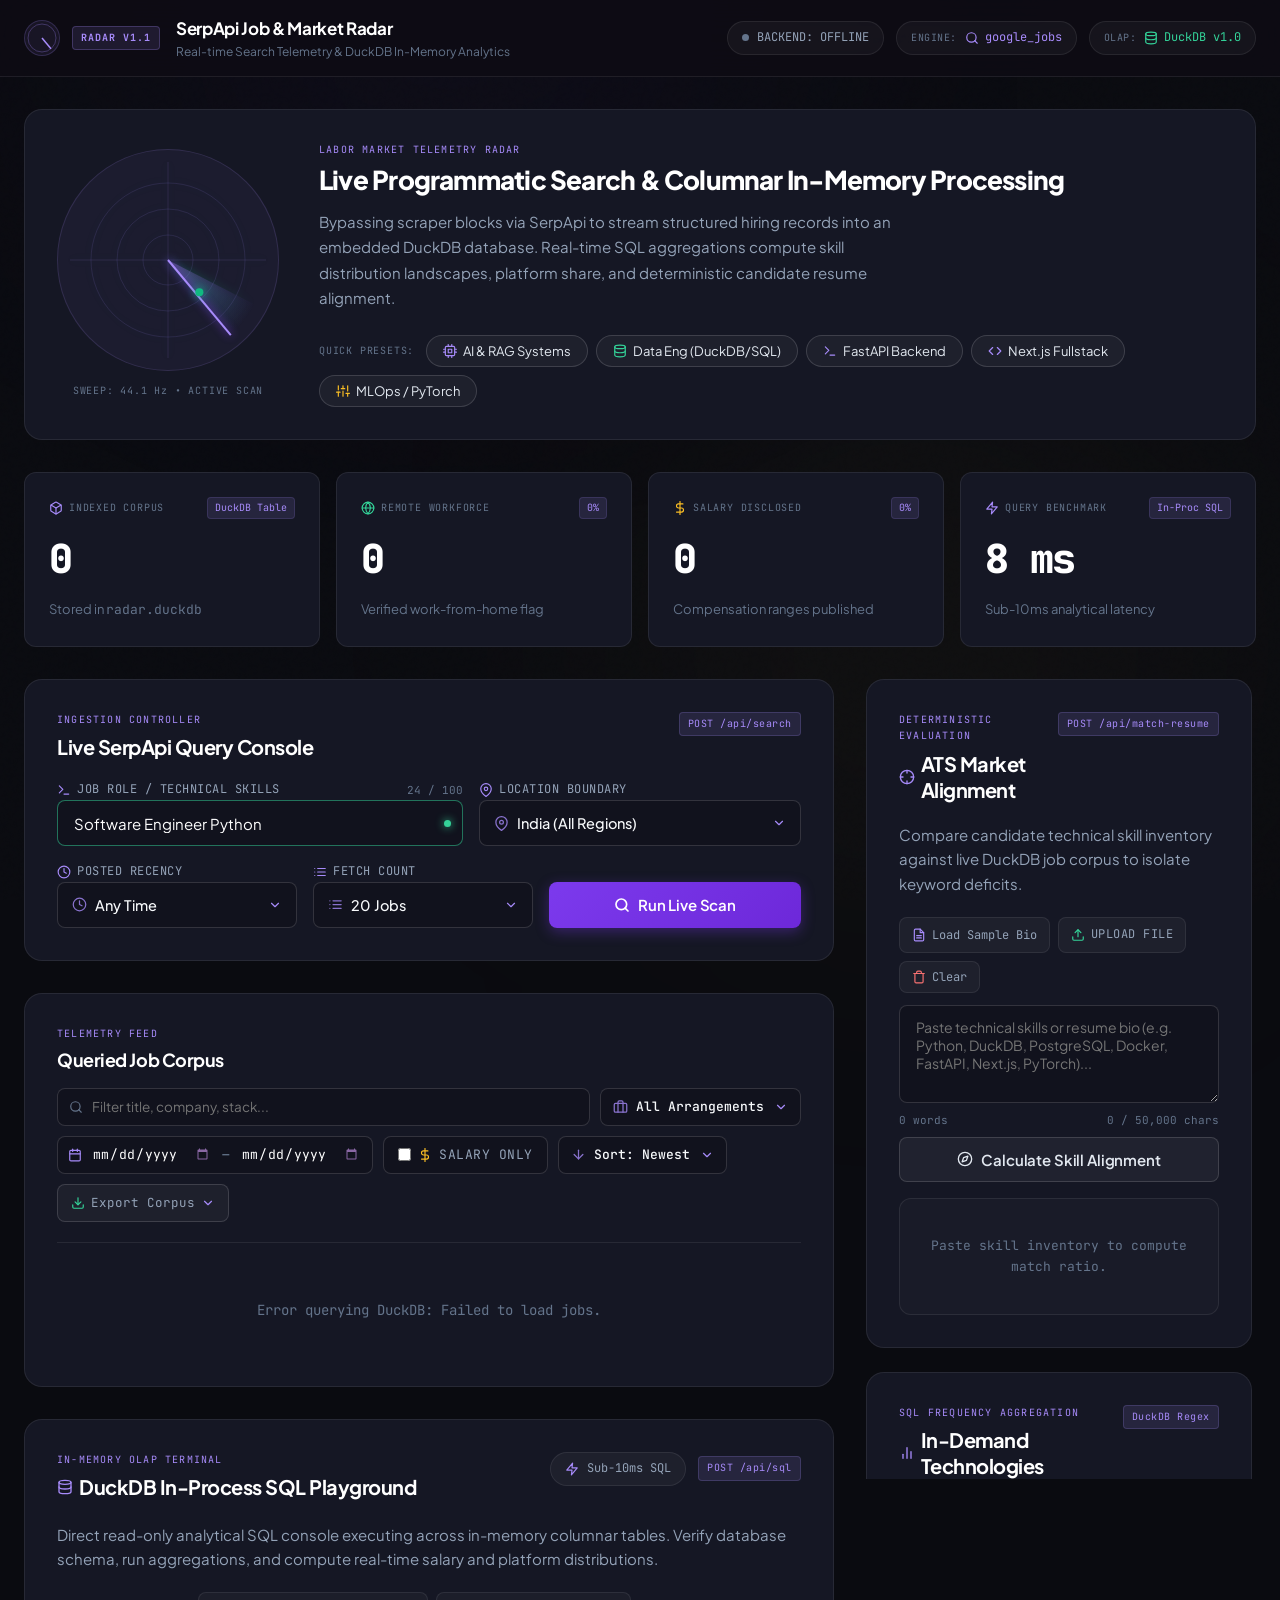
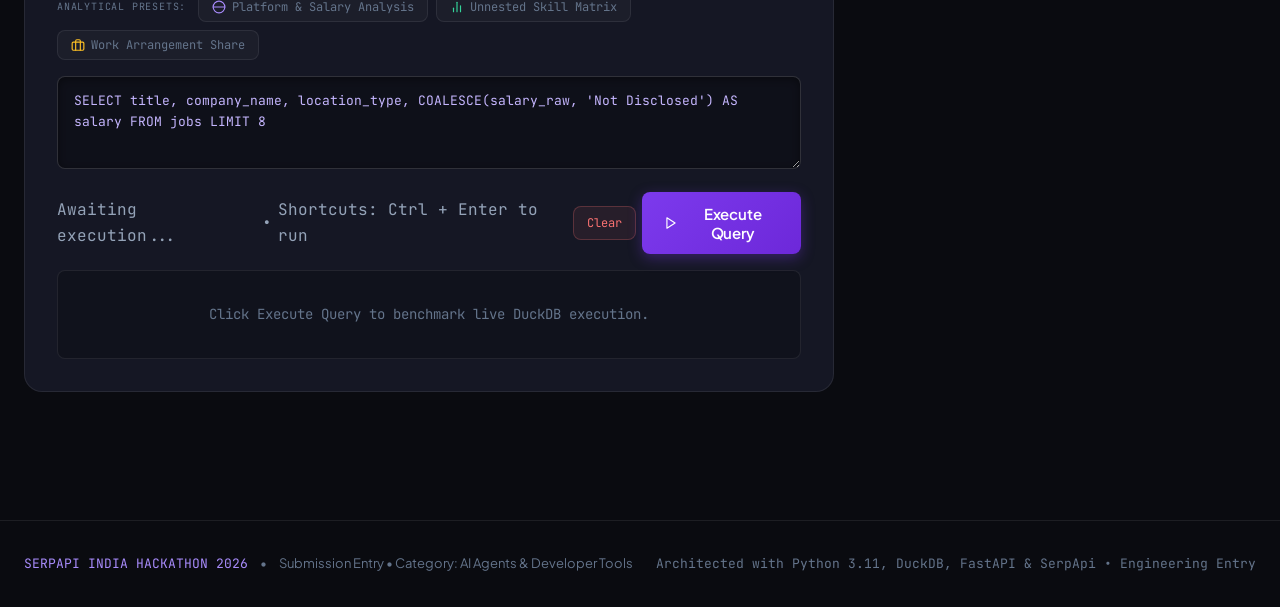
==== commit 74ba1b35: "feat: initialize core application with FastAPI backend, DuckDB database, and static frontend assets" ====
--- a/static/index.html
+++ b/static/index.html
@@ -95,7 +95,7 @@
     <link rel="preconnect" href="https://fonts.googleapis.com" />
     <link rel="preconnect" href="https://fonts.gstatic.com" crossorigin />
     <link
-      href="https://fonts.googleapis.com/css2?family=Inter:wght@400;500;600;700;800&family=JetBrains+Mono:wght@400;500;600&display=swap"
+      href="https://fonts.googleapis.com/css2?family=JetBrains+Mono:wght@400;500;600&family=Plus+Jakarta+Sans:wght@400;500;600;700;800&display=swap"
       rel="stylesheet"
     />
   </head>
@@ -478,169 +478,175 @@
             </div>
 
             <form id="searchForm" class="search-form">
-              <div class="form-grid">
-                <div class="form-field flex-grow-2">
-                  <div class="field-label-row">
-                    <label for="queryInput" class="font-mono gap-icon">
+              <div class="search-form-rows">
+                <div class="form-row form-row-primary">
+                  <div class="form-field flex-query">
+                    <div class="field-label-row">
+                      <label for="queryInput" class="font-mono gap-icon">
+                        <svg
+                          class="ui-icon ui-icon-xs text-cyan"
+                          viewBox="0 0 24 24"
+                          fill="none"
+                          stroke="currentColor"
+                          stroke-width="2"
+                          stroke-linecap="round"
+                          stroke-linejoin="round"
+                          aria-hidden="true"
+                        >
+                          <polyline points="4 17 10 11 4 5"></polyline>
+                          <line x1="12" y1="19" x2="20" y2="19"></line>
+                        </svg>
+                        JOB ROLE / TECHNICAL SKILLS
+                      </label>
+                      <span id="queryCharCount" class="char-counter font-mono"
+                        >24 / 100</span
+                      >
+                    </div>
+                    <div class="input-validation-wrap">
+                      <input
+                        type="text"
+                        id="queryInput"
+                        value="Software Engineer Python"
+                        placeholder="e.g. Data Engineer DuckDB, AI Engineer, Next.js"
+                        maxlength="100"
+                        required
+                      />
+                      <span
+                        id="queryValidationStatus"
+                        class="validation-dot"
+                        title="Validation status"
+                      ></span>
+                    </div>
+                    <div
+                      id="queryErrorMsg"
+                      class="field-error-text font-mono"
+                      style="display: none"
+                    ></div>
+                  </div>
+
+                  <div class="form-field flex-location">
+                    <div class="field-label-row">
+                      <label for="locationInput" class="font-mono gap-icon">
+                        <svg
+                          class="ui-icon ui-icon-xs text-cyan"
+                          viewBox="0 0 24 24"
+                          fill="none"
+                          stroke="currentColor"
+                          stroke-width="2"
+                          stroke-linecap="round"
+                          stroke-linejoin="round"
+                          aria-hidden="true"
+                        >
+                          <path
+                            d="M21 10c0 7-9 13-9 13s-9-6-9-13a9 9 0 0 1 18 0z"
+                          ></path>
+                          <circle cx="12" cy="10" r="3"></circle>
+                        </svg>
+                        LOCATION BOUNDARY
+                      </label>
+                    </div>
+                    <select id="locationInput" class="custom-select">
+                      <option value="India" selected>
+                        India (All Regions)
+                      </option>
+                      <option value="Remote">100% Remote Global</option>
+                      <option value="Bengaluru, Karnataka, India">
+                        Bengaluru, India
+                      </option>
+                      <option value="Gurgaon, Haryana, India">
+                        Gurgaon / NCR, India
+                      </option>
+                      <option value="Hyderabad, Telangana, India">
+                        Hyderabad, India
+                      </option>
+                      <option value="United States">
+                        United States (Remote)
+                      </option>
+                    </select>
+                  </div>
+                </div>
+
+                <div class="form-row form-row-secondary">
+                  <div class="form-field flex-recency">
+                    <div class="field-label-row">
+                      <label for="datePostedInput" class="font-mono gap-icon">
+                        <svg
+                          class="ui-icon ui-icon-xs text-cyan"
+                          viewBox="0 0 24 24"
+                          fill="none"
+                          stroke="currentColor"
+                          stroke-width="2"
+                          stroke-linecap="round"
+                          stroke-linejoin="round"
+                          aria-hidden="true"
+                        >
+                          <circle cx="12" cy="12" r="10"></circle>
+                          <polyline points="12 6 12 12 16 14"></polyline>
+                        </svg>
+                        POSTED RECENCY
+                      </label>
+                    </div>
+                    <select id="datePostedInput" class="custom-select">
+                      <option value="" selected>Any Time</option>
+                      <option value="today">Past 24 Hours</option>
+                      <option value="3days">Past 3 Days</option>
+                      <option value="week">Past Week</option>
+                      <option value="month">Past Month</option>
+                    </select>
+                  </div>
+
+                  <div class="form-field flex-limit">
+                    <div class="field-label-row">
+                      <label for="resultsLimit" class="font-mono gap-icon">
+                        <svg
+                          class="ui-icon ui-icon-xs text-cyan"
+                          viewBox="0 0 24 24"
+                          fill="none"
+                          stroke="currentColor"
+                          stroke-width="2"
+                          stroke-linecap="round"
+                          stroke-linejoin="round"
+                          aria-hidden="true"
+                        >
+                          <line x1="8" y1="6" x2="21" y2="6"></line>
+                          <line x1="8" y1="12" x2="21" y2="12"></line>
+                          <line x1="8" y1="18" x2="21" y2="18"></line>
+                          <line x1="3" y1="6" x2="3.01" y2="6"></line>
+                          <line x1="3" y1="12" x2="3.01" y2="12"></line>
+                          <line x1="3" y1="18" x2="3.01" y2="18"></line>
+                        </svg>
+                        FETCH COUNT
+                      </label>
+                    </div>
+                    <select id="resultsLimit" class="custom-select">
+                      <option value="10">10 Jobs</option>
+                      <option value="20" selected>20 Jobs</option>
+                      <option value="50">50 Jobs</option>
+                    </select>
+                  </div>
+
+                  <div class="form-field flex-btn">
+                    <button
+                      type="submit"
+                      id="searchBtn"
+                      class="btn btn-primary gap-icon"
+                    >
                       <svg
-                        class="ui-icon ui-icon-xs text-cyan"
+                        class="ui-icon ui-icon-sm"
                         viewBox="0 0 24 24"
                         fill="none"
                         stroke="currentColor"
-                        stroke-width="2"
+                        stroke-width="2.5"
                         stroke-linecap="round"
                         stroke-linejoin="round"
                         aria-hidden="true"
                       >
-                        <polyline points="4 17 10 11 4 5"></polyline>
-                        <line x1="12" y1="19" x2="20" y2="19"></line>
+                        <circle cx="11" cy="11" r="8"></circle>
+                        <line x1="21" y1="21" x2="16.65" y2="16.65"></line>
                       </svg>
-                      JOB ROLE / TECHNICAL SKILLS
-                    </label>
-                    <span id="queryCharCount" class="char-counter font-mono"
-                      >24 / 100</span
-                    >
+                      <span id="searchBtnText">Run Live Scan</span>
+                    </button>
                   </div>
-                  <div class="input-validation-wrap">
-                    <input
-                      type="text"
-                      id="queryInput"
-                      value="Software Engineer Python"
-                      placeholder="e.g. Data Engineer DuckDB, AI Engineer, Next.js"
-                      maxlength="100"
-                      required
-                    />
-                    <span
-                      id="queryValidationStatus"
-                      class="validation-dot"
-                      title="Validation status"
-                    ></span>
-                  </div>
-                  <div
-                    id="queryErrorMsg"
-                    class="field-error-text font-mono"
-                    style="display: none"
-                  ></div>
-                </div>
-
-                <div class="form-field flex-grow-1">
-                  <div class="field-label-row">
-                    <label for="locationInput" class="font-mono gap-icon">
-                      <svg
-                        class="ui-icon ui-icon-xs text-cyan"
-                        viewBox="0 0 24 24"
-                        fill="none"
-                        stroke="currentColor"
-                        stroke-width="2"
-                        stroke-linecap="round"
-                        stroke-linejoin="round"
-                        aria-hidden="true"
-                      >
-                        <path
-                          d="M21 10c0 7-9 13-9 13s-9-6-9-13a9 9 0 0 1 18 0z"
-                        ></path>
-                        <circle cx="12" cy="10" r="3"></circle>
-                      </svg>
-                      LOCATION BOUNDARY
-                    </label>
-                  </div>
-                  <select id="locationInput" class="custom-select">
-                    <option value="India" selected>India (All Regions)</option>
-                    <option value="Remote">100% Remote Global</option>
-                    <option value="Bengaluru, Karnataka, India">
-                      Bengaluru, India
-                    </option>
-                    <option value="Gurgaon, Haryana, India">
-                      Gurgaon / NCR, India
-                    </option>
-                    <option value="Hyderabad, Telangana, India">
-                      Hyderabad, India
-                    </option>
-                    <option value="United States">
-                      United States (Remote)
-                    </option>
-                  </select>
-                </div>
-
-                <div class="form-field flex-fixed-140">
-                  <div class="field-label-row">
-                    <label for="datePostedInput" class="font-mono gap-icon">
-                      <svg
-                        class="ui-icon ui-icon-xs text-cyan"
-                        viewBox="0 0 24 24"
-                        fill="none"
-                        stroke="currentColor"
-                        stroke-width="2"
-                        stroke-linecap="round"
-                        stroke-linejoin="round"
-                        aria-hidden="true"
-                      >
-                        <circle cx="12" cy="12" r="10"></circle>
-                        <polyline points="12 6 12 12 16 14"></polyline>
-                      </svg>
-                      POSTED RECENCY
-                    </label>
-                  </div>
-                  <select id="datePostedInput" class="custom-select">
-                    <option value="" selected>Any Time</option>
-                    <option value="today">Past 24 Hours</option>
-                    <option value="3days">Past 3 Days</option>
-                    <option value="week">Past Week</option>
-                    <option value="month">Past Month</option>
-                  </select>
-                </div>
-
-                <div class="form-field flex-fixed-100">
-                  <div class="field-label-row">
-                    <label for="resultsLimit" class="font-mono gap-icon">
-                      <svg
-                        class="ui-icon ui-icon-xs text-cyan"
-                        viewBox="0 0 24 24"
-                        fill="none"
-                        stroke="currentColor"
-                        stroke-width="2"
-                        stroke-linecap="round"
-                        stroke-linejoin="round"
-                        aria-hidden="true"
-                      >
-                        <line x1="8" y1="6" x2="21" y2="6"></line>
-                        <line x1="8" y1="12" x2="21" y2="12"></line>
-                        <line x1="8" y1="18" x2="21" y2="18"></line>
-                        <line x1="3" y1="6" x2="3.01" y2="6"></line>
-                        <line x1="3" y1="12" x2="3.01" y2="12"></line>
-                        <line x1="3" y1="18" x2="3.01" y2="18"></line>
-                      </svg>
-                      FETCH COUNT
-                    </label>
-                  </div>
-                  <select id="resultsLimit" class="custom-select">
-                    <option value="10">10 Jobs</option>
-                    <option value="20" selected>20 Jobs</option>
-                    <option value="50">50 Jobs</option>
-                  </select>
-                </div>
-
-                <div class="form-field flex-btn">
-                  <button
-                    type="submit"
-                    id="searchBtn"
-                    class="btn btn-primary gap-icon"
-                  >
-                    <svg
-                      class="ui-icon ui-icon-sm"
-                      viewBox="0 0 24 24"
-                      fill="none"
-                      stroke="currentColor"
-                      stroke-width="2.5"
-                      stroke-linecap="round"
-                      stroke-linejoin="round"
-                      aria-hidden="true"
-                    >
-                      <circle cx="11" cy="11" r="8"></circle>
-                      <line x1="21" y1="21" x2="16.65" y2="16.65"></line>
-                    </svg>
-                    <span id="searchBtnText">Run Live Scan</span>
-                  </button>
                 </div>
               </div>
             </form>
@@ -830,54 +836,110 @@
                   Reset Filters
                 </button>
 
-                <button
-                  type="button"
-                  id="exportCsvBtn"
-                  class="btn-export-toolbar font-mono gap-icon"
-                  title="Export filtered job corpus to CSV"
-                >
-                  <svg
-                    class="ui-icon ui-icon-xs text-emerald"
-                    viewBox="0 0 24 24"
-                    fill="none"
-                    stroke="currentColor"
-                    stroke-width="2"
-                    stroke-linecap="round"
-                    stroke-linejoin="round"
-                    aria-hidden="true"
+                <!-- Unified Export Dropdown Menu -->
+                <div class="export-dropdown-wrap" id="exportDropdownWrap">
+                  <button
+                    type="button"
+                    id="exportDropdownTrigger"
+                    class="btn-export-toolbar font-mono gap-icon"
+                    aria-haspopup="true"
+                    aria-expanded="false"
+                    title="Export filtered job corpus in multiple formats"
                   >
-                    <path d="M21 15v4a2 2 0 0 1-2 2H5a2 2 0 0 1-2-2v-4"></path>
-                    <polyline points="7 10 12 15 17 10"></polyline>
-                    <line x1="12" y1="15" x2="12" y2="3"></line>
-                  </svg>
-                  Export CSV
-                </button>
-
-                <button
-                  type="button"
-                  id="exportJsonBtn"
-                  class="btn-export-toolbar font-mono gap-icon"
-                  title="Export filtered job corpus to JSON"
-                >
-                  <svg
-                    class="ui-icon ui-icon-xs text-cyan"
-                    viewBox="0 0 24 24"
-                    fill="none"
-                    stroke="currentColor"
-                    stroke-width="2"
-                    stroke-linecap="round"
-                    stroke-linejoin="round"
-                    aria-hidden="true"
+                    <svg
+                      class="ui-icon ui-icon-xs text-emerald"
+                      viewBox="0 0 24 24"
+                      fill="none"
+                      stroke="currentColor"
+                      stroke-width="2"
+                      stroke-linecap="round"
+                      stroke-linejoin="round"
+                      aria-hidden="true"
+                    >
+                      <path
+                        d="M21 15v4a2 2 0 0 1-2 2H5a2 2 0 0 1-2-2v-4"
+                      ></path>
+                      <polyline points="7 10 12 15 17 10"></polyline>
+                      <line x1="12" y1="15" x2="12" y2="3"></line>
+                    </svg>
+                    <span>Export Corpus</span>
+                    <svg
+                      class="radar-select-chevron"
+                      viewBox="0 0 24 24"
+                      fill="none"
+                      stroke="currentColor"
+                      stroke-width="2"
+                      stroke-linecap="round"
+                      stroke-linejoin="round"
+                      aria-hidden="true"
+                    >
+                      <polyline points="6 9 12 15 18 9"></polyline>
+                    </svg>
+                  </button>
+                  <div
+                    class="export-dropdown-menu"
+                    id="exportDropdownMenu"
+                    role="menu"
                   >
-                    <path
-                      d="M14 2H6a2 2 0 0 0-2 2v16a2 2 0 0 0 2 2h12a2 2 0 0 0 2-2V8z"
-                    ></path>
-                    <polyline points="14 2 14 8 20 8"></polyline>
-                    <line x1="16" y1="13" x2="8" y2="13"></line>
-                    <line x1="16" y1="17" x2="8" y2="17"></line>
-                  </svg>
-                  Export JSON
-                </button>
+                    <button
+                      type="button"
+                      id="exportCsvBtn"
+                      class="radar-dropdown-item gap-icon"
+                      role="menuitem"
+                      title="Export filtered job corpus to CSV"
+                    >
+                      <span class="dropdown-item-left">
+                        <svg
+                          class="ui-icon ui-icon-xs text-emerald"
+                          viewBox="0 0 24 24"
+                          fill="none"
+                          stroke="currentColor"
+                          stroke-width="2"
+                          stroke-linecap="round"
+                          stroke-linejoin="round"
+                          aria-hidden="true"
+                        >
+                          <path
+                            d="M21 15v4a2 2 0 0 1-2 2H5a2 2 0 0 1-2-2v-4"
+                          ></path>
+                          <polyline points="7 10 12 15 17 10"></polyline>
+                          <line x1="12" y1="15" x2="12" y2="3"></line>
+                        </svg>
+                        <span class="dropdown-item-label">Export as CSV</span>
+                      </span>
+                      <span class="dropdown-item-meta font-mono">.csv</span>
+                    </button>
+                    <button
+                      type="button"
+                      id="exportJsonBtn"
+                      class="radar-dropdown-item gap-icon"
+                      role="menuitem"
+                      title="Export filtered job corpus to JSON"
+                    >
+                      <span class="dropdown-item-left">
+                        <svg
+                          class="ui-icon ui-icon-xs text-cyan"
+                          viewBox="0 0 24 24"
+                          fill="none"
+                          stroke="currentColor"
+                          stroke-width="2"
+                          stroke-linecap="round"
+                          stroke-linejoin="round"
+                          aria-hidden="true"
+                        >
+                          <path
+                            d="M14 2H6a2 2 0 0 0-2 2v16a2 2 0 0 0 2 2h12a2 2 0 0 0 2-2V8z"
+                          ></path>
+                          <polyline points="14 2 14 8 20 8"></polyline>
+                          <line x1="16" y1="13" x2="8" y2="13"></line>
+                          <line x1="16" y1="17" x2="8" y2="17"></line>
+                        </svg>
+                        <span class="dropdown-item-label">Export as JSON</span>
+                      </span>
+                      <span class="dropdown-item-meta font-mono">.json</span>
+                    </button>
+                  </div>
+                </div>
               </div>
             </div>
 
--- a/static/style.css
+++ b/static/style.css
@@ -5,50 +5,52 @@
 
 :root {
   /* Backgrounds */
-  --bg-base:    #0e0c14;
-  --bg-page:    #110f1a;
-  --bg-surface: rgba(23, 21, 34, 0);
-  --bg-card:    #1a1827;
-  --bg-card-hover: #1f1c30;
-  --bg-input:   #1a1827;
-  --bg-input-focus: #201d32;
+  --bg-base: #0a0b10;
+  --bg-page: #0e1017;
+  --bg-surface: #13141f;
+  --bg-card: #151724;
+  --bg-card-hover: #1b1d2e;
+  --bg-input: #11121d;
+  --bg-input-focus: #181928;
 
   /* Borders */
-  --border-subtle: rgba(255, 255, 255, 0.06);
-  --border-muted:  rgba(255, 255, 255, 0.10);
-  --border-active: rgba(167, 139, 250, 0.5);
-
-  /* Text */
-  --text-primary:  #f0eefe;
-  --text-secondary: #c4bde8;
-  --text-muted:    #8878b5;
-  --text-faint:    #5a5075;
+  --border-subtle: rgba(255, 255, 255, 0.08);
+  --border-muted: rgba(255, 255, 255, 0.14);
+  --border-active: rgba(167, 139, 250, 0.55);
+
+  /* High-Contrast Crystal-Clear Typography */
+  --text-primary: #ffffff; /* Pure white for headings and values */
+  --text-secondary: #e2e8f0; /* Crisp Slate 200 for body and labels */
+  --text-muted: #94a3b8; /* Slate 400 for subtext (WCAG AA compliant) */
+  --text-faint: #64748b; /* Slate 500 for subtle accents and indicators */
 
   /* Accent — Violet */
-  --accent:       #a78bfa;
-  --accent-deep:  #7c3aed;
-  --accent-glow:  rgba(167, 139, 250, 0.12);
+  --accent: #a78bfa;
+  --accent-deep: #7c3aed;
+  --accent-glow: rgba(167, 139, 250, 0.12);
   --accent-glow-strong: rgba(167, 139, 250, 0.25);
 
   /* Highlight — Amber */
-  --amber:        #fbbf24;
-  --amber-deep:   #d97706;
-  --amber-glow:   rgba(251, 191, 36, 0.12);
+  --amber: #fbbf24;
+  --amber-deep: #d97706;
+  --amber-glow: rgba(251, 191, 36, 0.12);
 
   /* Status */
-  --green:        #34d399;
-  --green-glow:   rgba(52, 211, 153, 0.12);
-  --red:          #f87171;
-  --red-glow:     rgba(248, 113, 113, 0.12);
+  --green: #34d399;
+  --green-glow: rgba(52, 211, 153, 0.12);
+  --red: #f87171;
+  --red-glow: rgba(248, 113, 113, 0.12);
 
   /* Legacy aliases (used in JS-rendered markup) */
-  --cyan:    #a78bfa;
+  --cyan: #a78bfa;
   --emerald: #34d399;
-  --rose:    #f87171;
-  --indigo:  #a78bfa;
+  --rose: #f87171;
+  --indigo: #a78bfa;
 
   /* Typography */
-  --font-sans: "Inter", -apple-system, BlinkMacSystemFont, "Segoe UI", sans-serif;
+  --font-sans:
+    "Plus Jakarta Sans", -apple-system, BlinkMacSystemFont, "Segoe UI",
+    sans-serif;
   --font-mono: "JetBrains Mono", "Fira Code", monospace;
 
   /* Radius */
@@ -79,7 +81,9 @@
    Reset & Base
    =================================================================== */
 
-*, *::before, *::after {
+*,
+*::before,
+*::after {
   box-sizing: border-box;
   margin: 0;
   padding: 0;
@@ -108,40 +112,100 @@
   color: var(--text-secondary);
 }
 
-a { color: inherit; text-decoration: none; }
-button { font-family: var(--font-sans); }
+a {
+  color: inherit;
+  text-decoration: none;
+}
+button {
+  font-family: var(--font-sans);
+}
 
 /* ===================================================================
    Utility Classes
    =================================================================== */
 
-.font-mono { font-family: var(--font-mono); }
-.font-sans  { font-family: var(--font-sans); }
-.text-primary   { color: var(--text-primary); }
-.text-secondary { color: var(--text-secondary); }
-.text-muted     { color: var(--text-muted); }
-.text-faint     { color: var(--text-faint); }
-.text-accent    { color: var(--accent); }
-.text-amber     { color: var(--amber); }
-.text-green     { color: var(--green); }
-.text-red       { color: var(--red); }
-.text-sub       { color: var(--text-muted); }
-.text-white     { color: var(--text-primary); }
-.text-cyan      { color: var(--accent); }
-.text-emerald   { color: var(--green); }
-.text-rose      { color: var(--red); }
-.text-indigo    { color: var(--accent); }
-
-.w-full { width: 100%; }
-.cursor-pointer { cursor: pointer; }
-.gap-icon { display: inline-flex; align-items: center; gap: 6px; }
+.font-mono {
+  font-family: var(--font-mono);
+}
+.font-sans {
+  font-family: var(--font-sans);
+}
+.text-primary {
+  color: var(--text-primary);
+}
+.text-secondary {
+  color: var(--text-secondary);
+}
+.text-muted {
+  color: var(--text-muted);
+}
+.text-faint {
+  color: var(--text-faint);
+}
+.text-accent {
+  color: var(--accent);
+}
+.text-amber {
+  color: var(--amber);
+}
+.text-green {
+  color: var(--green);
+}
+.text-red {
+  color: var(--red);
+}
+.text-sub {
+  color: var(--text-muted);
+}
+.text-white {
+  color: var(--text-primary);
+}
+.text-cyan {
+  color: var(--accent);
+}
+.text-emerald {
+  color: var(--green);
+}
+.text-rose {
+  color: var(--red);
+}
+.text-indigo {
+  color: var(--accent);
+}
+
+.w-full {
+  width: 100%;
+}
+.cursor-pointer {
+  cursor: pointer;
+}
+.gap-icon {
+  display: inline-flex;
+  align-items: center;
+  gap: 6px;
+}
 
 /* SVG icon sizes */
-.ui-icon { display: block; flex-shrink: 0; }
-.ui-icon-xs { width: 14px; height: 14px; }
-.ui-icon-sm { width: 16px; height: 16px; }
-.ui-icon-md { width: 18px; height: 18px; }
-.ui-icon-lg { width: 22px; height: 22px; }
+.ui-icon {
+  display: block;
+  flex-shrink: 0;
+}
+.ui-icon-xs {
+  width: 14px;
+  height: 14px;
+}
+.ui-icon-sm {
+  width: 16px;
+  height: 16px;
+}
+.ui-icon-md {
+  width: 18px;
+  height: 18px;
+}
+.ui-icon-lg {
+  width: 22px;
+  height: 22px;
+}
 
 /* ===================================================================
    Ambient glow pools
@@ -195,7 +259,7 @@
 
 .asymmetric-bento-layout {
   display: grid;
-  grid-template-columns: 1fr var(--sidebar-width);
+  grid-template-columns: minmax(0, 1.4fr) minmax(320px, 390px);
   gap: var(--space-8);
   align-items: start;
 }
@@ -212,7 +276,19 @@
   flex-direction: column;
   gap: var(--space-6);
   position: sticky;
-  top: 100px;
+  top: 86px;
+  max-height: calc(100vh - 100px);
+  overflow-y: auto;
+  padding-right: 4px;
+}
+
+.sidebar-column-4::-webkit-scrollbar {
+  width: 5px;
+}
+
+.sidebar-column-4::-webkit-scrollbar-thumb {
+  background: rgba(255, 255, 255, 0.12);
+  border-radius: 999px;
 }
 
 /* ===================================================================
@@ -332,8 +408,13 @@
   border-radius: var(--radius-lg);
   padding: var(--space-8);
   position: relative;
-  overflow: hidden;
   transition: border-color 0.2s ease;
+}
+
+.spotlight-card.has-open-dropdown,
+.spotlight-card:has(.radar-select-wrapper.is-open),
+.spotlight-card:has(.export-dropdown-wrap.is-open) {
+  z-index: 1300 !important;
 }
 
 .spotlight-card:hover {
@@ -347,7 +428,12 @@
   left: -1px;
   right: -1px;
   height: 1px;
-  background: linear-gradient(90deg, transparent, rgba(167, 139, 250, 0.3), transparent);
+  background: linear-gradient(
+    90deg,
+    transparent,
+    rgba(167, 139, 250, 0.3),
+    transparent
+  );
   opacity: 0;
   transition: opacity 0.3s ease;
   pointer-events: none;
@@ -574,24 +660,70 @@
   gap: var(--space-5);
 }
 
-.form-grid {
-  display: flex;
+.search-form-rows {
+  display: flex;
+  flex-direction: column;
   gap: var(--space-4);
-  flex-wrap: wrap;
+}
+
+.form-row {
+  display: flex;
+  gap: var(--space-4);
   align-items: flex-end;
 }
 
-.form-field {
-  display: flex;
-  flex-direction: column;
-  gap: var(--space-2);
-}
-
-.flex-grow-2 { flex: 2.2; min-width: 240px; }
-.flex-grow-1 { flex: 1.4; min-width: 160px; }
-.flex-fixed-140 { flex: 0 0 140px; }
-.flex-fixed-100 { flex: 0 0 100px; }
-.flex-btn { justify-content: flex-end; }
+.form-row-primary {
+  display: flex;
+  gap: var(--space-4);
+}
+
+.form-row-primary .flex-query {
+  flex: 1.4 1 320px;
+}
+
+.form-row-primary .flex-location {
+  flex: 1 1 260px;
+}
+
+.form-row-secondary {
+  display: flex;
+  gap: var(--space-4);
+  align-items: flex-end;
+}
+
+.form-row-secondary .flex-recency {
+  flex: 1 1 180px;
+  min-width: 170px;
+}
+
+.form-row-secondary .flex-limit {
+  flex: 1 1 160px;
+  min-width: 150px;
+}
+
+.form-row-secondary .flex-btn {
+  flex: 1.2 1 180px;
+  min-width: 170px;
+  justify-content: flex-end;
+}
+
+.form-row-secondary .flex-btn .btn {
+  width: 100%;
+  height: 46px;
+}
+
+.input-validation-wrap input,
+.radar-select-trigger {
+  height: 46px;
+}
+
+@media (max-width: 768px) {
+  .form-row-primary,
+  .form-row-secondary {
+    flex-direction: column;
+    align-items: stretch;
+  }
+}
 
 .field-label-row {
   display: flex;
@@ -599,7 +731,8 @@
   align-items: center;
 }
 
-label, .field-label-row label {
+label,
+.field-label-row label {
   font-size: 12px;
   color: var(--text-muted);
   font-family: var(--font-mono);
@@ -695,20 +828,31 @@
   box-shadow: 0 0 0 3px var(--accent-glow);
 }
 
-input.is-invalid, textarea.is-invalid {
+input.is-invalid,
+textarea.is-invalid {
   border-color: var(--red) !important;
   box-shadow: 0 0 0 3px var(--red-glow) !important;
   animation: shakeError 0.35s ease;
 }
 
-input.is-valid, textarea.is-valid {
+input.is-valid,
+textarea.is-valid {
   border-color: rgba(52, 211, 153, 0.5) !important;
 }
 
 @keyframes shakeError {
-  0%, 100% { transform: translateX(0); }
-  20%, 60% { transform: translateX(-4px); }
-  40%, 80% { transform: translateX(4px); }
+  0%,
+  100% {
+    transform: translateX(0);
+  }
+  20%,
+  60% {
+    transform: translateX(-4px);
+  }
+  40%,
+  80% {
+    transform: translateX(4px);
+  }
 }
 
 select {
@@ -728,6 +872,314 @@
 }
 
 /* ===================================================================
+   Custom Radar Dropdown System (Luxury Obsidian Glassmorphic Menus)
+   =================================================================== */
+
+.radar-select-wrapper {
+  position: relative;
+  display: block;
+  width: 100%;
+}
+
+.radar-select-native-hidden {
+  position: absolute !important;
+  opacity: 0 !important;
+  pointer-events: none !important;
+  width: 0 !important;
+  height: 0 !important;
+  overflow: hidden !important;
+  border: 0 !important;
+  padding: 0 !important;
+  margin: 0 !important;
+}
+
+.radar-select-trigger {
+  width: 100%;
+  display: flex;
+  align-items: center;
+  justify-content: space-between;
+  gap: 10px;
+  background: var(--bg-input);
+  border: 1px solid var(--border-muted);
+  color: var(--text-primary);
+  padding: 11px 14px;
+  border-radius: var(--radius-sm);
+  font-size: 14.5px;
+  font-family: var(--font-sans);
+  cursor: pointer;
+  outline: none;
+  transition: all 0.2s cubic-bezier(0.16, 1, 0.3, 1);
+  text-align: left;
+  user-select: none;
+}
+
+.radar-select-trigger:hover {
+  border-color: rgba(167, 139, 250, 0.45);
+  background: var(--bg-input-focus);
+  box-shadow: 0 0 14px rgba(167, 139, 250, 0.12);
+}
+
+.radar-select-trigger:focus-visible,
+.radar-select-wrapper.is-open .radar-select-trigger {
+  border-color: var(--accent);
+  background: var(--bg-input-focus);
+  box-shadow: 0 0 0 3px var(--accent-glow);
+}
+
+.radar-select-value {
+  display: flex;
+  align-items: center;
+  gap: 8px;
+  overflow: hidden;
+  text-overflow: ellipsis;
+  white-space: nowrap;
+  font-weight: 500;
+  color: #f8fafc;
+}
+
+.radar-select-chevron {
+  width: 14px;
+  height: 14px;
+  flex-shrink: 0;
+  color: var(--accent);
+  transition: transform 0.22s cubic-bezier(0.16, 1, 0.3, 1);
+}
+
+.radar-select-wrapper.is-open .radar-select-chevron {
+  transform: rotate(180deg);
+}
+
+/* Floating Dropdown Panel */
+.radar-select-panel {
+  position: absolute;
+  top: calc(100% + 6px);
+  left: 0;
+  width: 100%;
+  min-width: 200px;
+  max-width: 320px;
+  background: rgba(14, 16, 25, 0.98);
+  backdrop-filter: blur(24px) saturate(180%);
+  -webkit-backdrop-filter: blur(24px) saturate(180%);
+  border: 1px solid rgba(167, 139, 250, 0.3);
+  border-radius: var(--radius-md);
+  box-shadow:
+    0 20px 48px -4px rgba(0, 0, 0, 0.88),
+    0 0 0 1px rgba(255, 255, 255, 0.05),
+    0 0 24px rgba(167, 139, 250, 0.12);
+  padding: 6px;
+  z-index: 1200;
+  opacity: 0;
+  transform: translateY(-8px) scale(0.97);
+  pointer-events: none;
+  visibility: hidden;
+  transition:
+    opacity 0.18s cubic-bezier(0.16, 1, 0.3, 1),
+    transform 0.18s cubic-bezier(0.16, 1, 0.3, 1),
+    visibility 0.18s;
+  max-height: 280px;
+  overflow-y: auto;
+}
+
+.radar-select-panel::-webkit-scrollbar {
+  width: 5px;
+}
+.radar-select-panel::-webkit-scrollbar-thumb {
+  background: rgba(167, 139, 250, 0.3);
+  border-radius: 4px;
+}
+
+.radar-select-wrapper.is-open .radar-select-panel {
+  opacity: 1;
+  transform: translateY(0) scale(1);
+  pointer-events: auto;
+  visibility: visible;
+}
+
+/* Drop-up variation when near bottom of viewport */
+.radar-select-wrapper.drop-up .radar-select-panel {
+  top: auto;
+  bottom: calc(100% + 6px);
+  transform: translateY(8px) scale(0.97);
+}
+
+.radar-select-wrapper.drop-up.is-open .radar-select-panel {
+  transform: translateY(0) scale(1);
+}
+
+/* Options */
+.radar-select-option {
+  display: flex;
+  align-items: center;
+  justify-content: space-between;
+  gap: 10px;
+  padding: 9px 12px;
+  border-radius: 6px;
+  margin-bottom: 2px;
+  font-size: 13.5px;
+  color: var(--text-secondary);
+  cursor: pointer;
+  transition: all 0.15s ease;
+  user-select: none;
+}
+
+.radar-select-option:last-child {
+  margin-bottom: 0;
+}
+
+.radar-select-option:hover,
+.radar-select-option.is-focused {
+  background: rgba(167, 139, 250, 0.14);
+  color: #ffffff;
+  transform: translateX(2px);
+}
+
+.radar-select-option.is-selected {
+  background: rgba(167, 139, 250, 0.22);
+  color: #ffffff;
+  font-weight: 600;
+}
+
+.radar-select-option-content {
+  display: flex;
+  align-items: center;
+  gap: 8px;
+  overflow: hidden;
+  text-overflow: ellipsis;
+  white-space: nowrap;
+}
+
+.radar-select-option-icon {
+  width: 15px;
+  height: 15px;
+  flex-shrink: 0;
+  color: var(--accent);
+  opacity: 0.8;
+}
+
+.radar-select-option:hover .radar-select-option-icon,
+.radar-select-option.is-selected .radar-select-option-icon {
+  opacity: 1;
+  color: #c4b5fd;
+}
+
+.radar-select-check {
+  width: 14px;
+  height: 14px;
+  flex-shrink: 0;
+  color: var(--emerald);
+  opacity: 0;
+  transform: scale(0.6);
+  transition: all 0.18s cubic-bezier(0.16, 1, 0.3, 1);
+}
+
+.radar-select-option.is-selected .radar-select-check {
+  opacity: 1;
+  transform: scale(1);
+}
+
+/* Filter toolbar sizing for custom selects */
+.jobs-filter-group .radar-select-wrapper {
+  width: auto;
+  min-width: 165px;
+}
+
+.jobs-filter-group .radar-select-trigger {
+  height: 38px;
+  padding: 0 12px;
+  font-size: 13px;
+  font-family: var(--font-mono);
+}
+
+.jobs-filter-group .radar-select-panel {
+  min-width: 190px;
+}
+
+/* Export Dropdown Menu in Toolbar */
+.export-dropdown-wrap {
+  position: relative;
+  display: inline-block;
+}
+
+.export-dropdown-menu {
+  position: absolute;
+  top: calc(100% + 6px);
+  right: 0;
+  width: 220px;
+  background: rgba(14, 16, 25, 0.98);
+  backdrop-filter: blur(24px) saturate(180%);
+  -webkit-backdrop-filter: blur(24px) saturate(180%);
+  border: 1px solid rgba(167, 139, 250, 0.3);
+  border-radius: var(--radius-md);
+  box-shadow:
+    0 20px 48px -4px rgba(0, 0, 0, 0.88),
+    0 0 0 1px rgba(255, 255, 255, 0.05),
+    0 0 24px rgba(167, 139, 250, 0.12);
+  padding: 6px;
+  z-index: 1200;
+  opacity: 0;
+  transform: translateY(-8px) scale(0.97);
+  pointer-events: none;
+  visibility: hidden;
+  transition:
+    opacity 0.18s cubic-bezier(0.16, 1, 0.3, 1),
+    transform 0.18s cubic-bezier(0.16, 1, 0.3, 1),
+    visibility 0.18s;
+}
+
+.export-dropdown-wrap.is-open .export-dropdown-menu {
+  opacity: 1;
+  transform: translateY(0) scale(1);
+  pointer-events: auto;
+  visibility: visible;
+}
+
+.export-dropdown-wrap.is-open .radar-select-chevron {
+  transform: rotate(180deg);
+}
+
+.radar-dropdown-item {
+  width: 100%;
+  display: flex;
+  align-items: center;
+  justify-content: space-between;
+  gap: 10px;
+  padding: 9px 12px;
+  border-radius: 6px;
+  background: transparent;
+  border: none;
+  color: var(--text-secondary);
+  font-size: 13px;
+  cursor: pointer;
+  transition: all 0.15s ease;
+  text-align: left;
+  user-select: none;
+}
+
+.radar-dropdown-item:hover {
+  background: rgba(167, 139, 250, 0.14);
+  color: #ffffff;
+  transform: translateX(2px);
+}
+
+.dropdown-item-left {
+  display: flex;
+  align-items: center;
+  gap: 8px;
+}
+
+.dropdown-item-label {
+  font-weight: 500;
+}
+
+.dropdown-item-meta {
+  font-size: 11px;
+  color: var(--text-faint);
+  background: rgba(255, 255, 255, 0.06);
+  padding: 2px 6px;
+  border-radius: 4px;
+}
+
+/* ===================================================================
    Date Range
    =================================================================== */
 
@@ -877,7 +1329,9 @@
   transition: color 0.2s ease;
 }
 
-.btn-clear-inline:hover { color: var(--red); }
+.btn-clear-inline:hover {
+  color: var(--red);
+}
 
 .btn-reset-filters {
   background: rgba(248, 113, 113, 0.08);
@@ -988,8 +1442,65 @@
 
 .jobs-filter-group {
   display: flex;
-  gap: var(--space-2);
+  gap: 10px;
   flex-wrap: wrap;
+  align-items: center;
+}
+
+.jobs-filter-group select,
+.jobs-filter-group .filter-select {
+  width: auto !important;
+  min-width: 150px;
+  height: 38px;
+  padding: 0 34px 0 12px !important;
+  font-size: 13.5px;
+  border-radius: var(--radius-sm);
+  display: inline-flex;
+  align-items: center;
+}
+
+.jobs-filter-group .filter-input-wrap {
+  width: auto;
+  min-width: 220px;
+  flex: 1 1 220px;
+  height: 38px;
+}
+
+.jobs-filter-group .filter-search-input {
+  width: 100% !important;
+  height: 38px !important;
+  padding: 0 12px 0 34px !important;
+  font-size: 13.5px !important;
+}
+
+.jobs-filter-group .calendar-range-wrap {
+  height: 38px;
+  padding: 0 10px;
+  display: inline-flex;
+  align-items: center;
+}
+
+.jobs-filter-group .filter-toggle-pill {
+  height: 38px;
+  padding: 0 14px;
+  font-size: 13px;
+  display: inline-flex;
+  align-items: center;
+}
+
+.jobs-filter-group .btn-export-toolbar {
+  height: 38px;
+  padding: 0 13px;
+  font-size: 12.5px;
+  display: inline-flex;
+  align-items: center;
+}
+
+.jobs-filter-group .btn-reset-filters {
+  height: 38px;
+  padding: 0 13px;
+  font-size: 12.5px;
+  display: inline-flex;
   align-items: center;
 }
 
@@ -1036,94 +1547,99 @@
 }
 
 .job-card-title {
-  font-size: 16px;
+  font-size: 18px;
   font-weight: 700;
-  color: var(--text-primary);
-  letter-spacing: -0.015em;
-  margin-bottom: 3px;
+  color: #ffffff;
+  letter-spacing: -0.02em;
+  margin-bottom: 5px;
+  line-height: 1.35;
 }
 
 .job-card-company {
-  font-size: 13px;
-  color: var(--accent);
+  font-size: 14.5px;
+  font-weight: 600;
+  color: #a78bfa;
   font-family: var(--font-mono);
 }
 
 .badge-row {
   display: flex;
   flex-wrap: wrap;
-  gap: 6px;
+  gap: 7px;
   flex-shrink: 0;
 }
 
 .badge {
   font-family: var(--font-mono);
-  font-size: 11px;
-  padding: 3px 9px;
+  font-size: 12px;
+  padding: 4px 10px;
   border-radius: var(--radius-xs);
   border: 1px solid var(--border-muted);
-  background: rgba(255, 255, 255, 0.03);
-  color: var(--text-muted);
+  background: rgba(255, 255, 255, 0.04);
+  color: var(--text-secondary);
   white-space: nowrap;
   display: inline-flex;
   align-items: center;
-  gap: 5px;
+  gap: 6px;
 }
 
 .badge-remote {
-  border-color: rgba(52, 211, 153, 0.3);
+  border-color: rgba(52, 211, 153, 0.35);
   color: var(--green);
   background: var(--green-glow);
 }
 
 .badge-salary {
-  border-color: rgba(251, 191, 36, 0.3);
+  border-color: rgba(251, 191, 36, 0.35);
   color: var(--amber);
   background: var(--amber-glow);
 }
 
 .badge-fit {
-  border-color: rgba(52, 211, 153, 0.4);
+  border-color: rgba(52, 211, 153, 0.45);
   color: var(--green);
   background: var(--green-glow);
   font-weight: 700;
 }
 
 .job-card-snippet {
-  font-size: 14px;
-  color: var(--text-muted);
-  line-height: 1.6;
+  font-size: 15px;
+  color: #cbd5e1;
+  line-height: 1.65;
 }
 
 .job-card-footer {
   display: flex;
   justify-content: space-between;
   align-items: center;
-  padding-top: var(--space-3);
-  border-top: 1px solid rgba(255, 255, 255, 0.04);
-  font-size: 12px;
+  padding-top: var(--space-4);
+  border-top: 1px solid rgba(255, 255, 255, 0.06);
+  font-size: 13px;
 }
 
 .job-card-location {
-  color: var(--text-faint);
-  font-family: var(--font-mono);
-  display: flex;
-  align-items: center;
-  gap: 5px;
+  color: #94a3b8;
+  font-family: var(--font-mono);
+  display: flex;
+  align-items: center;
+  gap: 6px;
 }
 
 .inspect-trigger {
   color: var(--accent);
   font-family: var(--font-mono);
-  font-size: 11px;
+  font-size: 12.5px;
+  font-weight: 500;
   display: inline-flex;
   align-items: center;
-  gap: 5px;
-  opacity: 0.7;
+  gap: 6px;
+  opacity: 0.85;
   transition: opacity 0.2s ease;
 }
 
-.job-stream-card:hover .inspect-trigger { opacity: 1; }
+.job-stream-card:hover .inspect-trigger {
+  opacity: 1;
+}
 
 /* ===================================================================
    Skeleton Loader
@@ -1145,13 +1661,22 @@
   content: "";
   position: absolute;
   inset: 0;
-  background: linear-gradient(90deg, transparent, rgba(255,255,255,0.03), transparent);
+  background: linear-gradient(
+    90deg,
+    transparent,
+    rgba(255, 255, 255, 0.03),
+    transparent
+  );
   animation: shimmer 1.6s infinite;
 }
 
 @keyframes shimmer {
-  0%   { transform: translateX(-100%); }
-  100% { transform: translateX(100%); }
+  0% {
+    transform: translateX(-100%);
+  }
+  100% {
+    transform: translateX(100%);
+  }
 }
 
 .skeleton-line {
@@ -1159,10 +1684,19 @@
   background: rgba(255, 255, 255, 0.05);
   border-radius: var(--radius-xs);
 }
-.skeleton-line.w-60 { width: 60%; height: 18px; }
-.skeleton-line.w-40 { width: 40%; }
-.skeleton-line.w-80 { width: 80%; }
-.skeleton-line.w-30 { width: 30%; }
+.skeleton-line.w-60 {
+  width: 60%;
+  height: 18px;
+}
+.skeleton-line.w-40 {
+  width: 40%;
+}
+.skeleton-line.w-80 {
+  width: 80%;
+}
+.skeleton-line.w-30 {
+  width: 30%;
+}
 
 /* ===================================================================
    ATS Matcher
@@ -1229,8 +1763,12 @@
   flex-shrink: 0;
 }
 
-.gauge-svg { transform: rotate(-90deg); }
-.gauge-bg { stroke: rgba(255, 255, 255, 0.06); }
+.gauge-svg {
+  transform: rotate(-90deg);
+}
+.gauge-bg {
+  stroke: rgba(255, 255, 255, 0.06);
+}
 
 .gauge-progress {
   stroke: var(--green);
@@ -1262,7 +1800,9 @@
   color: var(--text-muted);
 }
 
-.ats-taxonomy-group { margin-bottom: var(--space-3); }
+.ats-taxonomy-group {
+  margin-bottom: var(--space-3);
+}
 
 .ats-taxonomy-title {
   font-size: 10px;
@@ -1460,7 +2000,9 @@
 
 .sql-editor-textarea:focus {
   border-color: rgba(167, 139, 250, 0.5);
-  box-shadow: 0 0 0 3px var(--accent-glow), inset 0 2px 8px rgba(0, 0, 0, 0.4);
+  box-shadow:
+    0 0 0 3px var(--accent-glow),
+    inset 0 2px 8px rgba(0, 0, 0, 0.4);
   outline: none;
 }
 
@@ -1513,7 +2055,9 @@
   white-space: nowrap;
 }
 
-.sql-table tr:hover td { background: rgba(167, 139, 250, 0.04); }
+.sql-table tr:hover td {
+  background: rgba(167, 139, 250, 0.04);
+}
 
 /* ===================================================================
    Slide-Over Drawer
@@ -1544,7 +2088,9 @@
 }
 
 .job-drawer.open .drawer-backdrop,
-.job-drawer.is-open .drawer-backdrop { opacity: 1; }
+.job-drawer.is-open .drawer-backdrop {
+  opacity: 1;
+}
 
 .drawer-panel {
   position: absolute;
@@ -1564,7 +2110,9 @@
 }
 
 .job-drawer.open .drawer-panel,
-.job-drawer.is-open .drawer-panel { transform: translateX(0); }
+.job-drawer.is-open .drawer-panel {
+  transform: translateX(0);
+}
 
 .drawer-header {
   padding: var(--space-8);
@@ -1670,8 +2218,15 @@
   align-items: center;
 }
 
-.drawer-apply-btn { flex: 1; padding: 13px; font-size: 14px; }
-.drawer-copy-btn  { padding: 12px 18px; font-size: 13px; }
+.drawer-apply-btn {
+  flex: 1;
+  padding: 13px;
+  font-size: 14px;
+}
+.drawer-copy-btn {
+  padding: 12px 18px;
+  font-size: 13px;
+}
 
 /* ===================================================================
    Toast Notifications
@@ -1709,14 +2264,28 @@
 }
 
 @keyframes toastSlideIn {
-  from { opacity: 0; transform: translateY(16px) scale(0.95); }
-  to   { opacity: 1; transform: translateY(0)   scale(1); }
-}
-
-.toast-pill.toast-success { border-left: 3px solid var(--green); }
-.toast-pill.toast-error   { border-left: 3px solid var(--red); }
-.toast-pill.toast-info    { border-left: 3px solid var(--accent); }
-.toast-pill.toast-warning { border-left: 3px solid var(--amber); }
+  from {
+    opacity: 0;
+    transform: translateY(16px) scale(0.95);
+  }
+  to {
+    opacity: 1;
+    transform: translateY(0) scale(1);
+  }
+}
+
+.toast-pill.toast-success {
+  border-left: 3px solid var(--green);
+}
+.toast-pill.toast-error {
+  border-left: 3px solid var(--red);
+}
+.toast-pill.toast-info {
+  border-left: 3px solid var(--accent);
+}
+.toast-pill.toast-warning {
+  border-left: 3px solid var(--amber);
+}
 
 .toast-close-btn {
   background: none;
@@ -1730,7 +2299,9 @@
   transition: color 0.2s ease;
 }
 
-.toast-close-btn:hover { color: var(--text-primary); }
+.toast-close-btn:hover {
+  color: var(--text-primary);
+}
 
 /* ===================================================================
    Error Pages
@@ -1804,7 +2375,9 @@
   gap: var(--space-3);
 }
 
-.footer-divider { color: var(--text-faint); }
+.footer-divider {
+  color: var(--text-faint);
+}
 
 /* ===================================================================
    Empty State
@@ -1822,22 +2395,45 @@
    Responsive
    =================================================================== */
 
-@media (max-width: 1100px) {
+@media (max-width: 960px) {
   .asymmetric-bento-layout {
     grid-template-columns: 1fr;
   }
-  .sidebar-column-4 { position: static; }
-  .metrics-bento-row { grid-template-columns: repeat(2, 1fr); }
+  .sidebar-column-4 {
+    position: static;
+    max-height: none;
+    overflow-y: visible;
+  }
+  .metrics-bento-row {
+    grid-template-columns: repeat(2, 1fr);
+  }
+  .metrics-bento-grid {
+    grid-template-columns: repeat(2, 1fr);
+  }
 }
 
 @media (max-width: 720px) {
-  .metrics-bento-row { grid-template-columns: 1fr 1fr; }
-  .metrics-bento-grid { grid-template-columns: 1fr 1fr; }
-  .radar-banner-grid { grid-template-columns: 1fr; }
-  .radar-visual-col { display: none; }
-  .channels-split-grid { grid-template-columns: 1fr; }
-  .header-telemetry { display: none; }
-  .main-shell { padding: var(--space-4) var(--space-4) var(--space-8); }
+  .metrics-bento-row {
+    grid-template-columns: 1fr 1fr;
+  }
+  .metrics-bento-grid {
+    grid-template-columns: 1fr 1fr;
+  }
+  .radar-banner-grid {
+    grid-template-columns: 1fr;
+  }
+  .radar-visual-col {
+    display: none;
+  }
+  .channels-split-grid {
+    grid-template-columns: 1fr;
+  }
+  .header-telemetry {
+    display: none;
+  }
+  .main-shell {
+    padding: var(--space-4) var(--space-4) var(--space-8);
+  }
 }
 
 /* ===================================================================
@@ -1858,6 +2454,94 @@
   margin-bottom: var(--space-3);
 }
 
-@media (max-width: 1100px) {
-  .metrics-bento-grid { grid-template-columns: repeat(2, 1fr); }
-}
+/* ===================================================================
+   Toast Notification System
+   =================================================================== */
+
+.toast-container {
+  position: fixed;
+  top: 24px;
+  left: 50%;
+  transform: translateX(-50%);
+  z-index: 10000;
+  display: flex;
+  flex-direction: column;
+  align-items: center;
+  gap: 10px;
+  pointer-events: none;
+  max-width: 540px;
+  width: auto;
+}
+
+.toast-pill {
+  pointer-events: auto;
+  background: #141624;
+  border: 1px solid rgba(255, 255, 255, 0.16);
+  border-radius: 999px;
+  padding: 11px 22px;
+  box-shadow:
+    0 16px 40px rgba(0, 0, 0, 0.7),
+    0 2px 8px rgba(0, 0, 0, 0.5);
+  display: flex;
+  align-items: center;
+  gap: 12px;
+  font-size: 14px;
+  font-weight: 500;
+  color: #ffffff;
+  font-family: var(--font-sans);
+  line-height: 1.4;
+  opacity: 1;
+  transform: translateY(0);
+  transition:
+    opacity 0.25s ease,
+    transform 0.25s ease;
+}
+
+.toast-success {
+  border-color: rgba(52, 211, 153, 0.5);
+  box-shadow:
+    0 16px 40px rgba(0, 0, 0, 0.6),
+    0 0 24px rgba(52, 211, 153, 0.18);
+}
+
+.toast-error {
+  border-color: rgba(248, 113, 113, 0.5);
+  box-shadow:
+    0 16px 40px rgba(0, 0, 0, 0.6),
+    0 0 24px rgba(248, 113, 113, 0.18);
+}
+
+.toast-warning {
+  border-color: rgba(251, 191, 36, 0.5);
+  box-shadow:
+    0 16px 40px rgba(0, 0, 0, 0.6),
+    0 0 24px rgba(251, 191, 36, 0.18);
+}
+
+.toast-info {
+  border-color: rgba(167, 139, 250, 0.5);
+  box-shadow:
+    0 16px 40px rgba(0, 0, 0, 0.6),
+    0 0 24px rgba(167, 139, 250, 0.18);
+}
+
+.toast-close-btn {
+  margin-left: auto;
+  background: none;
+  border: none;
+  color: var(--text-muted);
+  cursor: pointer;
+  padding: 4px;
+  display: flex;
+  align-items: center;
+  justify-content: center;
+  border-radius: var(--radius-xs);
+  transition:
+    color 0.15s ease,
+    background 0.15s ease;
+}
+
+.toast-close-btn:hover {
+  color: #ffffff;
+  background: rgba(255, 255, 255, 0.08);
+}
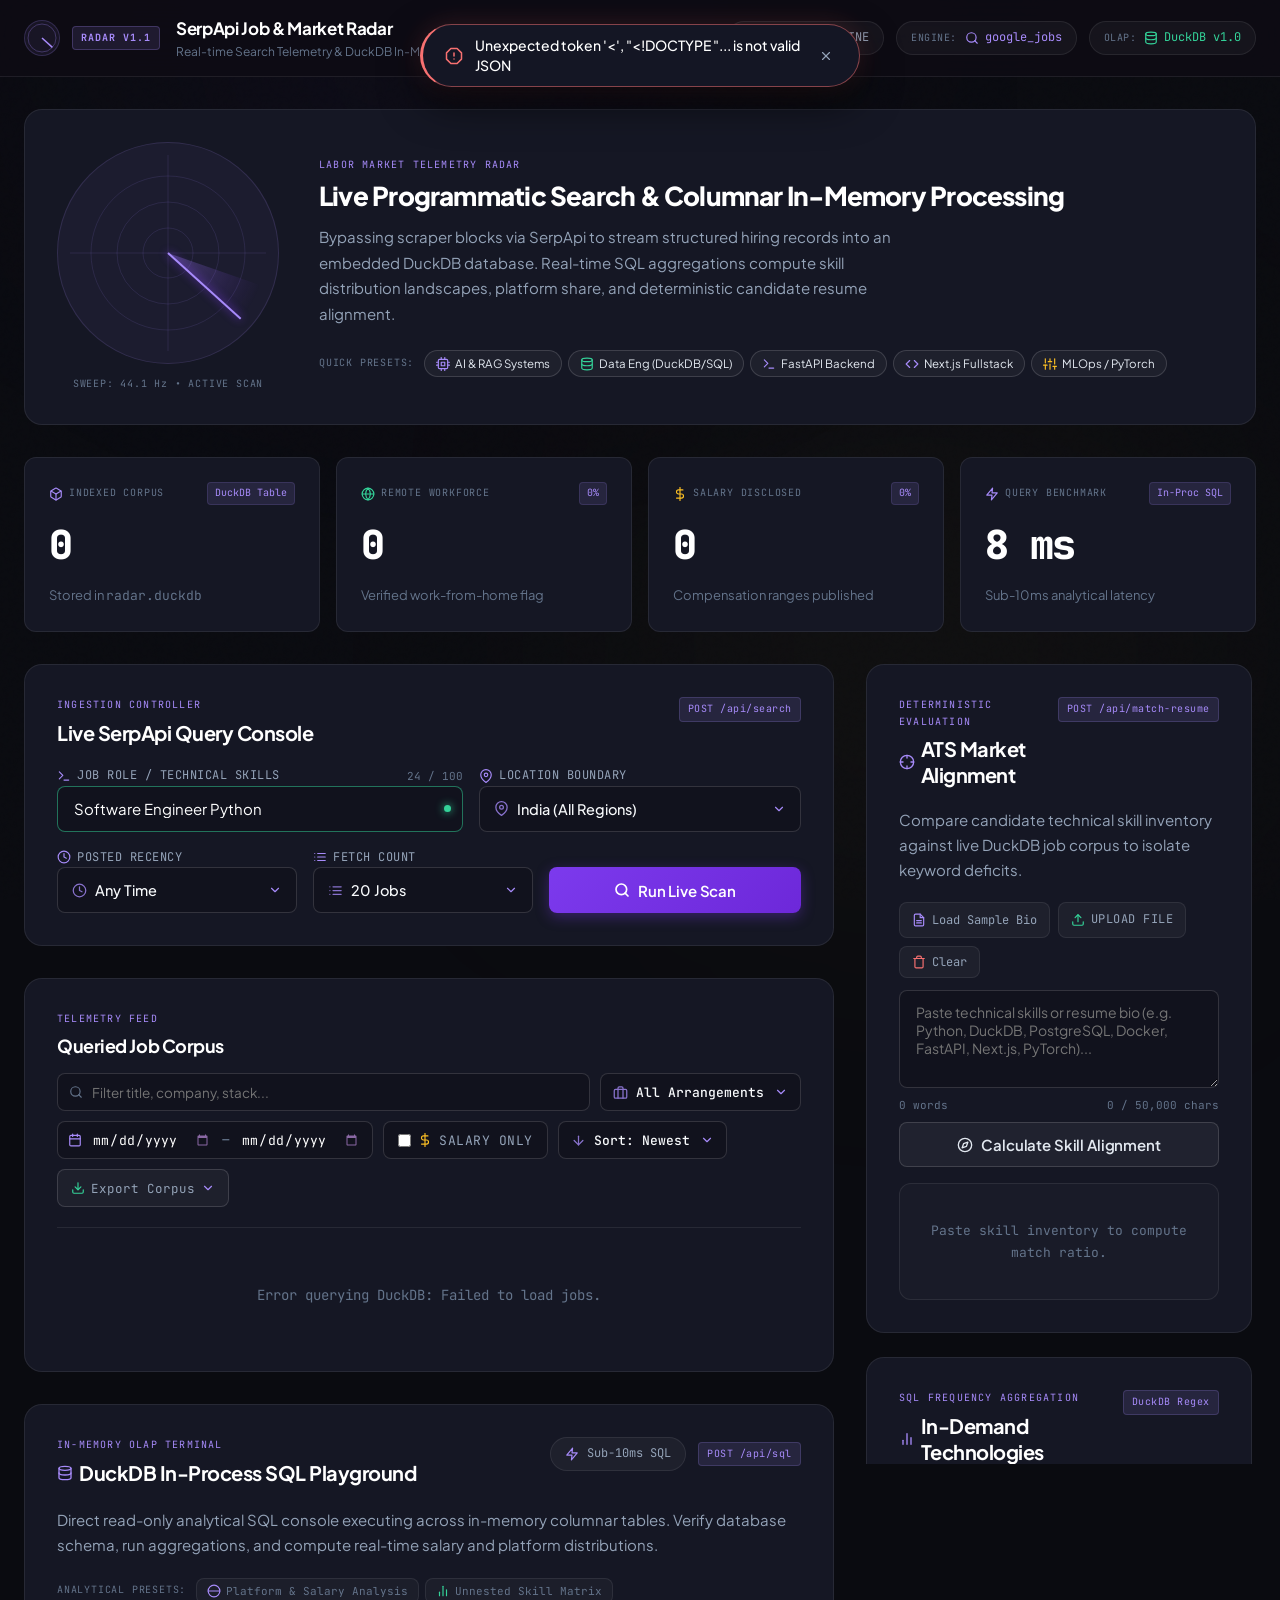
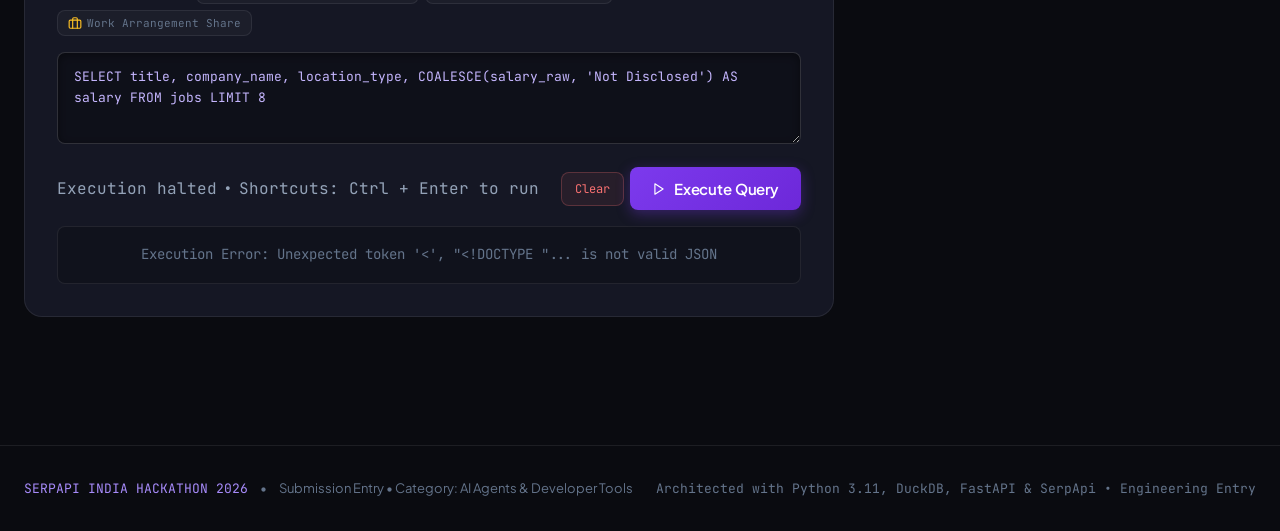
==== commit e0b754b5: "chore(ui): checkpoint static assets before redesign" ====
--- a/static/index.html
+++ b/static/index.html
@@ -71,27 +71,27 @@
     </script>
 
     <!-- Favicon & Brand Icons -->
-    <link rel="icon" type="image/svg+xml" href="/static/favicon.svg" />
-    <link rel="alternate icon" href="/static/favicon.ico" />
+    <link rel="icon" type="image/svg+xml" href="/static/favicon.svg?v=2" />
+    <link rel="alternate icon" href="/static/favicon.ico?v=2" />
     <link
       rel="icon"
       type="image/png"
       sizes="32x32"
-      href="/static/favicon-32x32.png"
+      href="/static/favicon-32x32.png?v=2"
     />
     <link
       rel="icon"
       type="image/png"
       sizes="16x16"
-      href="/static/favicon-16x16.png"
+      href="/static/favicon-16x16.png?v=2"
     />
     <link
       rel="apple-touch-icon"
       sizes="180x180"
-      href="/static/apple-touch-icon.png"
+      href="/static/apple-touch-icon.png?v=2"
     />
 
-    <link rel="stylesheet" href="/static/style.css" />
+    <link rel="stylesheet" href="/static/style.css?v=20261002" />
     <link rel="preconnect" href="https://fonts.googleapis.com" />
     <link rel="preconnect" href="https://fonts.gstatic.com" crossorigin />
     <link
--- a/static/style.css
+++ b/static/style.css
@@ -546,7 +546,7 @@
   display: flex;
   flex-wrap: wrap;
   align-items: center;
-  gap: var(--space-2);
+  gap: 6px;
 }
 
 .preset-label {
@@ -555,21 +555,25 @@
   letter-spacing: 0.8px;
   text-transform: uppercase;
   margin-right: var(--space-1);
+  white-space: nowrap;
+  flex-shrink: 0;
 }
 
 .preset-chip {
   background: rgba(255, 255, 255, 0.04);
   border: 1px solid var(--border-muted);
   color: var(--text-secondary);
-  font-size: 13px;
-  padding: 7px 16px;
+  font-size: 11.5px;
+  padding: 5px 11px;
   border-radius: 999px;
   cursor: pointer;
   display: inline-flex;
   align-items: center;
-  gap: 6px;
+  gap: 5px;
   transition: all 0.2s ease;
   font-family: var(--font-sans);
+  white-space: nowrap;
+  flex-shrink: 0;
 }
 
 .preset-chip:hover {
@@ -1953,8 +1957,8 @@
 .sql-presets-bar {
   display: flex;
   flex-wrap: wrap;
-  gap: var(--space-2);
-  margin: var(--space-5) 0 var(--space-4);
+  gap: 6px;
+  margin: var(--space-4) 0 var(--space-4);
   align-items: center;
 }
 
@@ -1962,14 +1966,15 @@
   background: rgba(255, 255, 255, 0.03);
   border: 1px solid var(--border-subtle);
   color: var(--text-faint);
-  font-size: 12px;
-  font-family: var(--font-mono);
-  padding: 6px 13px;
+  font-size: 11px;
+  font-family: var(--font-mono);
+  padding: 5px 10px;
   border-radius: var(--radius-sm);
   cursor: pointer;
   display: inline-flex;
   align-items: center;
-  gap: 6px;
+  gap: 5px;
+  white-space: nowrap;
   transition: all 0.2s ease;
 }
 
@@ -2025,14 +2030,46 @@
   max-height: 280px;
   overflow-x: auto;
   overflow-y: auto;
+  scrollbar-width: thin;
+  scrollbar-color: rgba(167, 139, 250, 0.45) rgba(10, 10, 18, 0.8);
+}
+
+.sql-table-wrap::-webkit-scrollbar {
+  height: 8px;
+  width: 8px;
+}
+
+.sql-table-wrap::-webkit-scrollbar-track {
+  background: rgba(10, 10, 18, 0.7);
+  border-radius: 4px;
+}
+
+.sql-table-wrap::-webkit-scrollbar-thumb {
+  background: rgba(167, 139, 250, 0.35);
+  border-radius: 4px;
+  border: 1px solid rgba(167, 139, 250, 0.2);
+}
+
+.sql-table-wrap::-webkit-scrollbar-thumb:hover {
+  background: var(--accent);
 }
 
 .sql-table {
   width: 100%;
   border-collapse: collapse;
   font-family: var(--font-mono);
-  font-size: 12px;
+  font-size: 11.5px;
   text-align: left;
+}
+
+.sql-table.sql-table-fixed {
+  table-layout: fixed;
+  width: 100%;
+}
+
+.sql-table.sql-table-auto {
+  table-layout: auto;
+  min-width: 100%;
 }
 
 .sql-table th {
@@ -2040,7 +2077,7 @@
   top: 0;
   background: #1a1827;
   color: var(--accent);
-  padding: 9px 14px;
+  padding: 8px 12px;
   border-bottom: 1px solid var(--border-muted);
   font-size: 11px;
   letter-spacing: 0.5px;
@@ -2049,10 +2086,12 @@
 }
 
 .sql-table td {
-  padding: 8px 14px;
+  padding: 8px 12px;
   border-bottom: 1px solid rgba(255, 255, 255, 0.03);
   color: var(--text-secondary);
   white-space: nowrap;
+  overflow: hidden;
+  text-overflow: ellipsis;
 }
 
 .sql-table tr:hover td {
